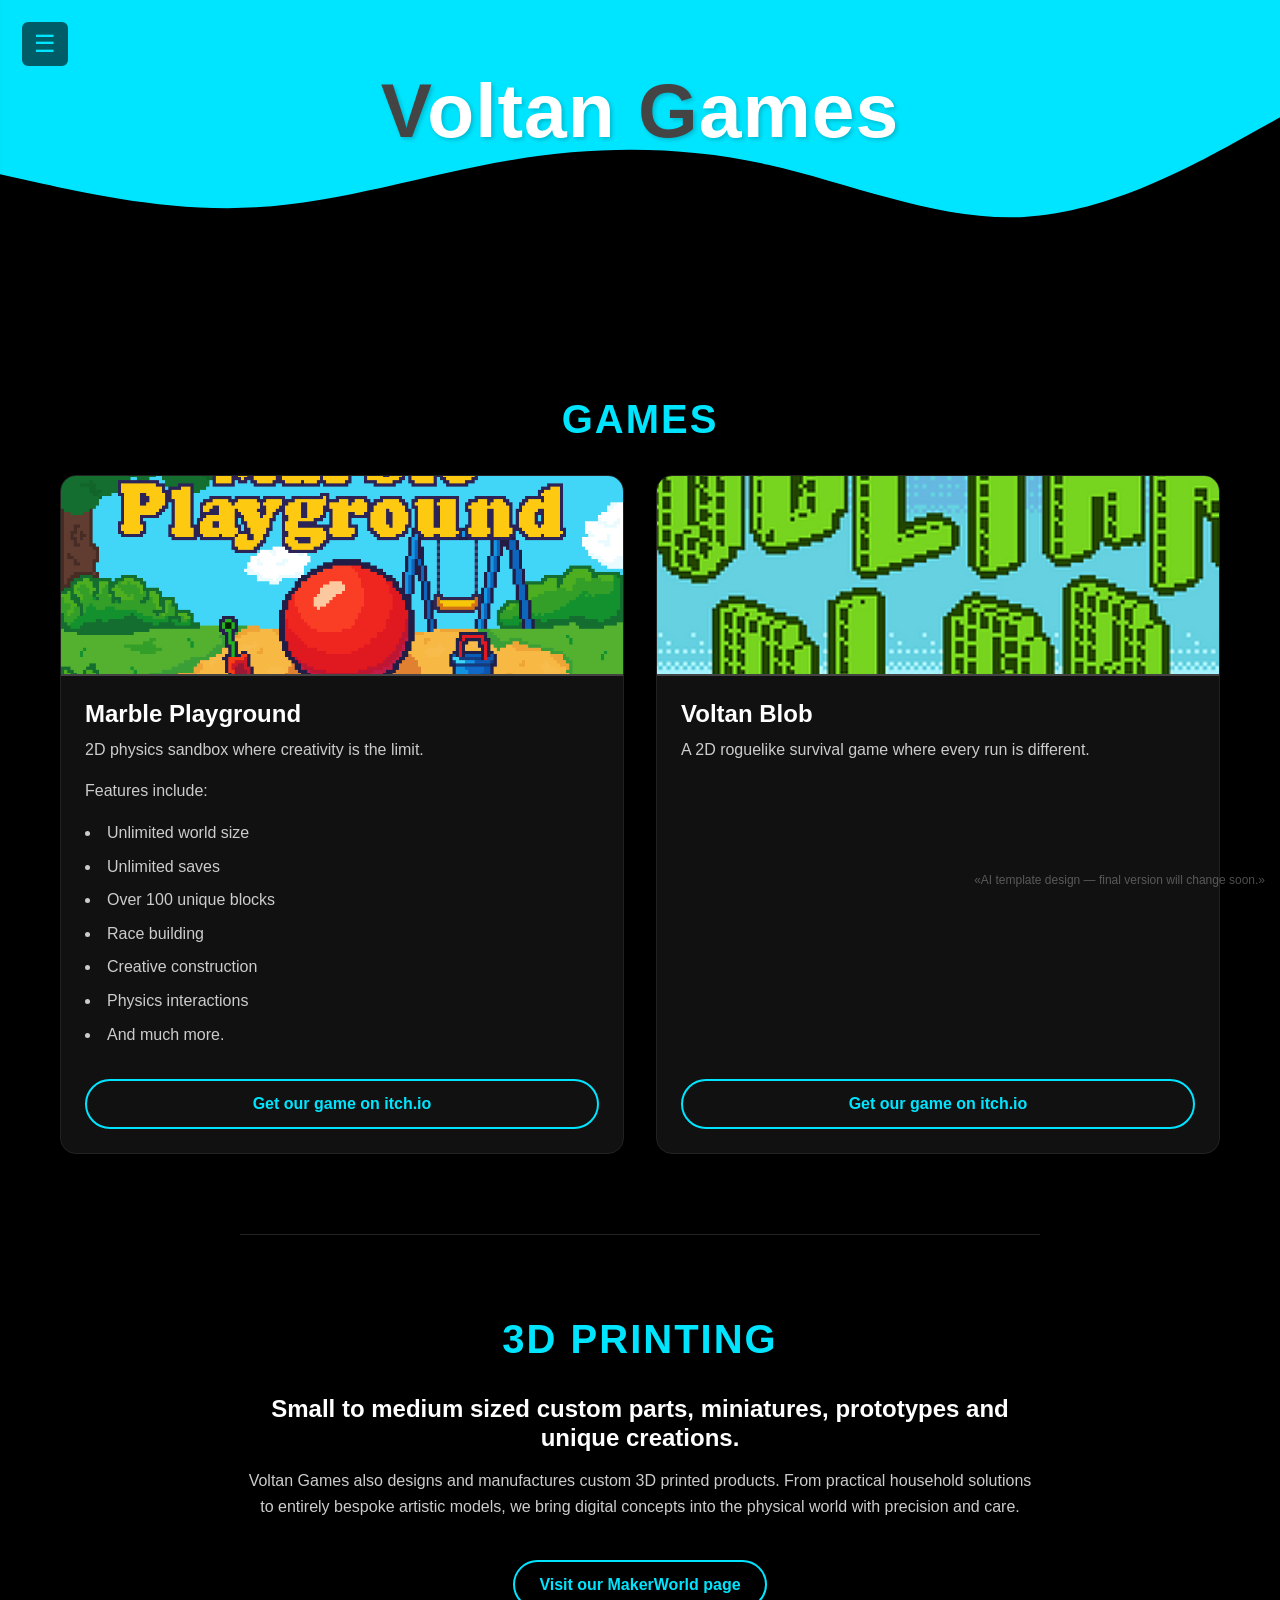
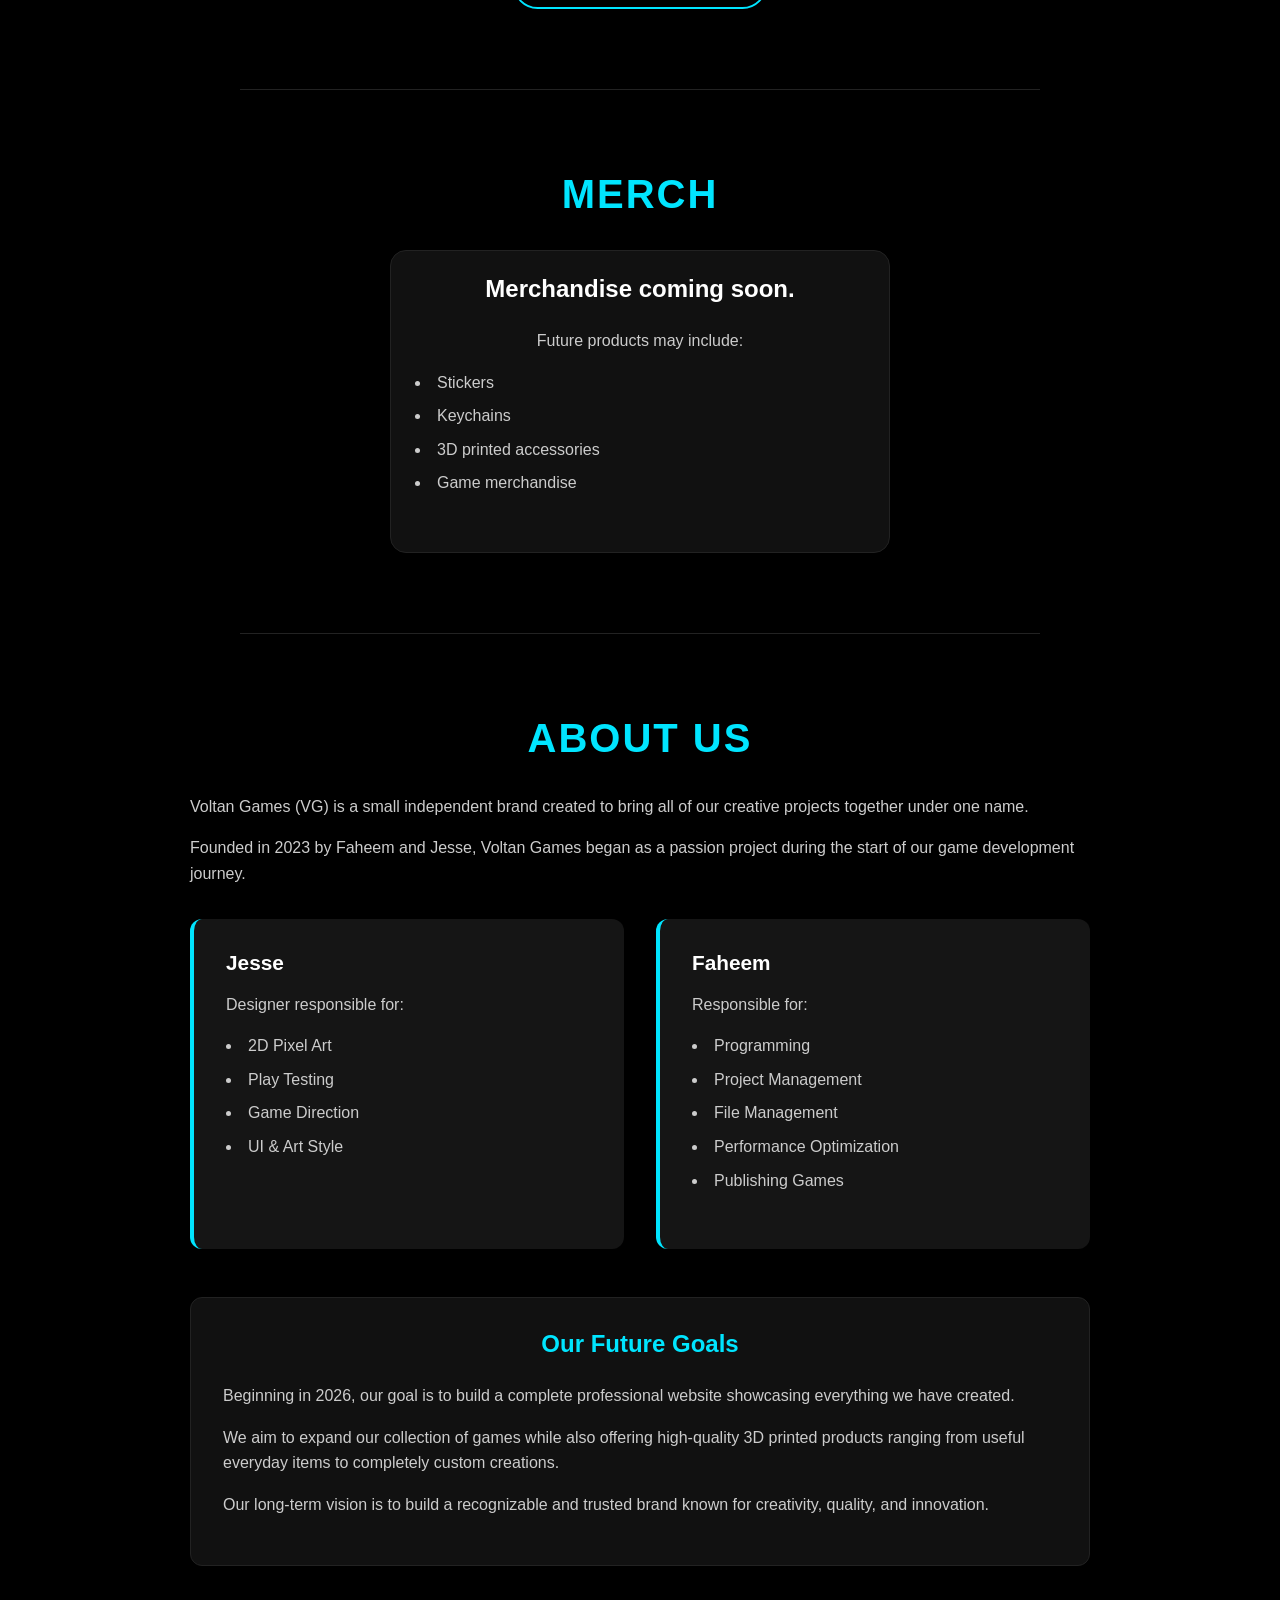
==== index.html @ 1f3645af "Update index.html" ====
<!DOCTYPE html>
<html lang="en">
<head>
    <meta charset="UTF-8">
    <meta name="viewport" content="width=device-width, initial-scale=1.0">
    <title>Voltan Games</title>
    <style>
        /* ==========================================================================
           CSS VARIABLES & GLOBAL RESET
           ========================================================================== */
        :root {
            --bg-color: #000000;
            --primary-cyan: #00E5FF;
            --secondary-grey: #444444;
            --text-white: #ffffff;
            --card-bg: #111111;
            --font-main: "Segoe UI", Roboto, Helvetica, Arial, sans-serif;
        }

        * {
            margin: 0;
            padding: 0;
            box-sizing: border-box;
        }

        html {
            scroll-behavior: smooth;
        }

        body {
            background-color: var(--bg-color);
            color: var(--text-white);
            font-family: var(--font-main);
            line-height: 1.6;
            overflow-x: hidden;
        }

        /* ==========================================================================
           TYPOGRAPHY & BASIC ELEMENTS
           ========================================================================== */
        h1, h2, h3, h4 {
            line-height: 1.2;
            margin-bottom: 1rem;
        }

        h2 {
            font-size: 2.5rem;
            text-align: center;
            color: var(--primary-cyan);
            margin-bottom: 2rem;
            text-transform: uppercase;
            letter-spacing: 2px;
        }

        h3 {
            font-size: 1.5rem;
            color: var(--text-white);
        }

        p {
            margin-bottom: 1rem;
            color: #cccccc;
        }

        ul {
            list-style-position: inside;
            margin-bottom: 1.5rem;
            color: #cccccc;
        }

        li {
            margin-bottom: 0.5rem;
        }

        /* ==========================================================================
           BUTTONS
           ========================================================================== */
        .btn {
            display: inline-block;
            background-color: transparent;
            color: var(--primary-cyan);
            border: 2px solid var(--primary-cyan);
            padding: 10px 24px;
            font-size: 1rem;
            font-weight: bold;
            text-decoration: none;
            border-radius: 30px;
            cursor: pointer;
            transition: all 0.3s ease;
            text-align: center;
            margin-top: 1rem;
        }

        .btn:hover {
            background-color: var(--primary-cyan);
            color: var(--bg-color);
            box-shadow: 0 0 15px var(--primary-cyan);
            transform: scale(1.05);
        }

        /* ==========================================================================
           NAVIGATION (HAMBURGER & SIDEBAR)
           ========================================================================== */
        .hamburger {
            position: fixed;
            top: 20px;
            left: 20px;
            z-index: 1000;
            background: rgba(0, 0, 0, 0.6);
            border: 2px solid var(--primary-cyan);
            color: var(--primary-cyan);
            font-size: 1.5rem;
            padding: 8px 12px;
            border-radius: 8px;
            cursor: pointer;
            transition: all 0.3s ease;
        }

        .hamburger:hover {
            background: var(--primary-cyan);
            color: var(--bg-color);
            box-shadow: 0 0 10px var(--primary-cyan);
        }

        .sidebar {
            position: fixed;
            top: 0;
            left: -300px;
            width: 280px;
            height: 100vh;
            background-color: #0a0a0a;
            border-right: 2px solid var(--primary-cyan);
            z-index: 999;
            padding-top: 80px;
            transition: left 0.4s cubic-bezier(0.25, 0.46, 0.45, 0.94);
            box-shadow: 5px 0 15px rgba(0, 0, 0, 0.8);
        }

        .sidebar.active {
            left: 0;
        }

        .sidebar ul {
            list-style: none;
            padding: 0;
        }

        .sidebar ul li a {
            display: block;
            padding: 15px 30px;
            color: var(--text-white);
            text-decoration: none;
            font-size: 1.2rem;
            transition: all 0.3s ease;
            border-left: 4px solid transparent;
        }

        .sidebar ul li a:hover {
            background-color: #1a1a1a;
            color: var(--primary-cyan);
            border-left: 4px solid var(--primary-cyan);
            padding-left: 40px;
        }

        /* ==========================================================================
           HERO HEADER
           ========================================================================== */
        .hero {
            position: relative;
            background-color: var(--primary-cyan);
            min-height: 35vh;
            display: flex;
            flex-direction: column;
            justify-content: center;
            align-items: center;
            text-align: center;
            padding: 60px 20px 100px 20px;
        }

        .hero-title {
            font-size: clamp(3rem, 6vw, 5rem);
            font-weight: 900;
            color: var(--text-white);
            margin-bottom: 0.5rem;
            letter-spacing: 1px;
            text-shadow: 2px 2px 4px rgba(0,0,0,0.2);
        }

        .hero-title .vg-letter {
            color: var(--secondary-grey);
        }

        .hero-slogan {
            font-size: 1.2rem;
            color: var(--secondary-grey);
            font-weight: bold;
            font-style: italic;
        }

        /* Wave SVG Divider */
        .wave-divider {
            position: absolute;
            bottom: -1px;
            left: 0;
            width: 100%;
            height: auto;
            line-height: 0;
            pointer-events: none;
        }

        .wave-divider svg {
            display: block;
            width: 100%;
            height: auto;
        }

        /* ==========================================================================
           MAIN CONTENT SECTIONS & GRID LAYOUT
           ========================================================================== */
        section {
            padding: 80px 20px;
            max-width: 1200px;
            margin: 0 auto;
        }

        .grid-container {
            display: grid;
            grid-template-columns: repeat(auto-fit, minmax(320px, 1fr));
            gap: 2rem;
        }

        /* Cards */
        .card {
            background-color: var(--card-bg);
            border-radius: 16px;
            overflow: hidden;
            box-shadow: 0 4px 15px rgba(0, 0, 0, 0.5);
            transition: transform 0.3s ease, box-shadow 0.3s ease;
            border: 1px solid #222;
            display: flex;
            flex-direction: column;
        }

        .card:hover {
            transform: translateY(-8px);
            box-shadow: 0 10px 25px rgba(0, 229, 255, 0.2);
            border-color: #333;
        }

        .card-img-placeholder {
            width: 100%;
            height: 200px;
            background-color: #222;
            display: flex;
            align-items: center;
            justify-content: center;
            color: #555;
            font-size: 0.9rem;
            border-bottom: 2px solid var(--secondary-grey);
        }

        .card-img {
            width: 100%;
            height: 200px;
            object-fit: cover;
            border-bottom: 2px solid var(--secondary-grey);
        }

        .card-content {
            padding: 1.5rem;
            flex-grow: 1;
            display: flex;
            flex-direction: column;
        }

        .card-content h3 {
            margin-bottom: 0.5rem;
        }

        .card-content .btn {
            margin-top: auto;
        }

        /* Team Members Custom Layout */
        .team-grid {
            display: grid;
            grid-template-columns: repeat(auto-fit, minmax(280px, 1fr));
            gap: 2rem;
            margin-top: 2rem;
            margin-bottom: 3rem;
        }

        .team-member {
            background: #151515;
            padding: 2rem;
            border-radius: 12px;
            border-left: 4px solid var(--primary-cyan);
        }

        .team-member h4 {
            font-size: 1.3rem;
            color: var(--text-white);
            margin-bottom: 1rem;
        }

        /* ==========================================================================
           FOOTER WATERMARK
           ========================================================================== */
        .footer-watermark {
            position: fixed;
            bottom: 10px;
            right: 15px;
            font-size: 0.75rem;
            color: rgba(255, 255, 255, 0.3);
            pointer-events: none;
            z-index: 1000;
        }

        /* ==========================================================================
           SCROLL ANIMATIONS (Fade-in)
           ========================================================================== */
        .fade-in {
            opacity: 0;
            transform: translateY(30px);
            transition: opacity 0.8s ease-out, transform 0.8s ease-out;
        }

        .fade-in.visible {
            opacity: 1;
            transform: translateY(0);
        }

        /* ==========================================================================
           MEDIA QUERIES FOR RESPONSIVENESS
           ========================================================================== */
        @media (max-width: 768px) {
            .hero {
                padding-top: 80px;
            }
            h2 {
                font-size: 2rem;
            }
        }
    </style>
</head>
<body>

    <button class="hamburger" id="hamburger-btn" aria-label="Toggle Navigation">☰</button>

    <nav class="sidebar" id="sidebar">
        <ul>
            <li><a href="#home">Home</a></li>
            <li><a href="#games">Games</a></li>
            <li><a href="#3d-printing">3D Printing</a></li>
            <li><a href="#merch">Merch</a></li>
            <li><a href="#about-us">About Us</a></li>
        </ul>
    </nav>

    <header id="home" class="hero">
        <div class="fade-in">
            <h1 class="hero-title">
                <span class="vg-letter">V</span>oltan <span class="vg-letter">G</span>ames
            </h1>
            <p class="hero-slogan">«Creating Games, Designs & Ideas.»</p>
        </div>
        
        <div class="wave-divider">
            <svg viewBox="0 0 1440 320" preserveAspectRatio="none" xmlns="http://www.w3.org/2000/svg">
                <path fill="#000000" fill-opacity="1" d="M0,160L48,170.7C96,181,192,203,288,197.3C384,192,480,160,576,144C672,128,768,128,864,149.3C960,171,1056,213,1152,208C1248,203,1344,149,1392,122.7L1440,96L1440,320L1392,320C1344,320,1248,320,1152,320C1056,320,960,320,864,320C768,320,672,320,576,320C480,320,384,320,288,320C192,320,96,320,48,320L0,320Z"></path>
            </svg>
        </div>
    </header>

    <main>
        <section id="games" class="fade-in">
            <h2>Games</h2>
            <div class="grid-container">
                <div class="card">
                    <img src="MPMain.png" alt="Marble Playground Screenshot" class="card-img" onerror="this.outerHTML='<div class=\'card-img-placeholder\'>MPMain.png</div>'">
                    <div class="card-content">
                        <h3>Marble Playground</h3>
                        <p>2D physics sandbox where creativity is the limit.</p>
                        <p>Features include:</p>
                        <ul>
                            <li>Unlimited world size</li>
                            <li>Unlimited saves</li>
                            <li>Over 100 unique blocks</li>
                            <li>Race building</li>
                            <li>Creative construction</li>
                            <li>Physics interactions</li>
                            <li>And much more.</li>
                        </ul>
                        <a href="https://voltan-games.itch.io/marble-playground" target="_blank" class="btn">Get our game on itch.io</a>
                    </div>
                </div>

                <div class="card">
                    <img src="VBMain.png" alt="Voltan Blob Screenshot" class="card-img" onerror="this.outerHTML='<div class=\'card-img-placeholder\'>VBMain.png</div>'">
                    <div class="card-content">
                        <h3>Voltan Blob</h3>
                        <p>A 2D roguelike survival game where every run is different.</p>
                        <a href="https://voltan-games.itch.io/voltan-blob" target="_blank" class="btn">Get our game on itch.io</a>
                    </div>
                </div>
            </div>
        </section>

        <hr style="border: 0; height: 1px; background: #222; max-width: 800px; margin: 0 auto;">

        <section id="3d-printing" class="fade-in">
            <h2>3D Printing</h2>
            <div style="text-align: center; max-width: 800px; margin: 0 auto;">
                <h3>Small to medium sized custom parts, miniatures, prototypes and unique creations.</h3>
                <p>Voltan Games also designs and manufactures custom 3D printed products. From practical household solutions to entirely bespoke artistic models, we bring digital concepts into the physical world with precision and care.</p>
                <a href="https://makerworld.com/@Voltan_Games" target="_blank" class="btn" style="margin-top: 1.5rem;">Visit our MakerWorld page</a>
            </div>
        </section>

        <hr style="border: 0; height: 1px; background: #222; max-width: 800px; margin: 0 auto;">

        <section id="merch" class="fade-in">
            <h2>Merch</h2>
            <div class="grid-container" style="justify-content: center; display: flex;">
                <div class="card" style="max-width: 500px; width: 100%; text-align: center;">
                    <div class="card-content">
                        <h3>Merchandise coming soon.</h3>
                        <p style="margin-top: 1rem;">Future products may include:</p>
                        <ul style="text-align: left; display: inline-block;">
                            <li>Stickers</li>
                            <li>Keychains</li>
                            <li>3D printed accessories</li>
                            <li>Game merchandise</li>
                        </ul>
                    </div>
                </div>
            </div>
        </section>

        <hr style="border: 0; height: 1px; background: #222; max-width: 800px; margin: 0 auto;">

        <section id="about-us" class="fade-in">
            <h2>About Us</h2>
            <div style="max-width: 900px; margin: 0 auto;">
                <p>Voltan Games (VG) is a small independent brand created to bring all of our creative projects together under one name.</p>
                <p>Founded in 2023 by Faheem and Jesse, Voltan Games began as a passion project during the start of our game development journey.</p>
                
                <div class="team-grid">
                    <div class="team-member fade-in">
                        <h4>Jesse</h4>
                        <p>Designer responsible for:</p>
                        <ul>
                            <li>2D Pixel Art</li>
                            <li>Play Testing</li>
                            <li>Game Direction</li>
                            <li>UI & Art Style</li>
                        </ul>
                    </div>
                    
                    <div class="team-member fade-in">
                        <h4>Faheem</h4>
                        <p>Responsible for:</p>
                        <ul>
                            <li>Programming</li>
                            <li>Project Management</li>
                            <li>File Management</li>
                            <li>Performance Optimization</li>
                            <li>Publishing Games</li>
                        </ul>
                    </div>
                </div>

                <div class="fade-in" style="background: #111; padding: 2rem; border-radius: 12px; border: 1px solid #222;">
                    <h3 style="color: var(--primary-cyan); text-align: center; margin-bottom: 1.5rem;">Our Future Goals</h3>
                    <p>Beginning in 2026, our goal is to build a complete professional website showcasing everything we have created.</p>
                    <p>We aim to expand our collection of games while also offering high-quality 3D printed products ranging from useful everyday items to completely custom creations.</p>
                    <p>Our long-term vision is to build a recognizable and trusted brand known for creativity, quality, and innovation.</p>
                </div>
            </div>
        </section>
    </main>

    <div class="footer-watermark">
        «AI template design — final version will change soon.»
    </div>

    <script>
        document.addEventListener('DOMContentLoaded', () => {
            
            // 1. Hamburger Menu Logic
            const hamburgerBtn = document.getElementById('hamburger-btn');
            const sidebar = document.getElementById('sidebar');
            const navLinks = sidebar.querySelectorAll('a');

            // Toggle sidebar open/close
            hamburgerBtn.addEventListener('click', (e) => {
                sidebar.classList.toggle('active');
                e.stopPropagation(); // Prevent document click from immediately closing it
            });

            // Close sidebar when clicking outside of it
            document.addEventListener('click', (e) => {
                if (sidebar.classList.contains('active') && !sidebar.contains(e.target) && e.target !== hamburgerBtn) {
                    sidebar.classList.remove('active');
                }
            });

            // Auto-close sidebar when a navigation link is clicked
            navLinks.forEach(link => {
                link.addEventListener('click', () => {
                    sidebar.classList.remove('active');
                });
            });


            // 2. Scroll Fade-in Animation Logic using Intersection Observer
            const fadeElements = document.querySelectorAll('.fade-in');

            const observerOptions = {
                root: null, // Viewport
                rootMargin: '0px',
                threshold: 0.15 // Trigger when 15% of the element is visible
            };

            const fadeObserver = new IntersectionObserver((entries, observer) => {
                entries.forEach(entry => {
                    if (entry.isIntersecting) {
                        entry.target.classList.add('visible');
                        // Optional: Unobserve after fading in if you only want it to happen once
                        // observer.unobserve(entry.target); 
                    }
                });
            }, observerOptions);

            // Attach observer to all elements with .fade-in class
            fadeElements.forEach(el => {
                fadeObserver.observe(el);
            });
        });
    </script>
</body>
</html>
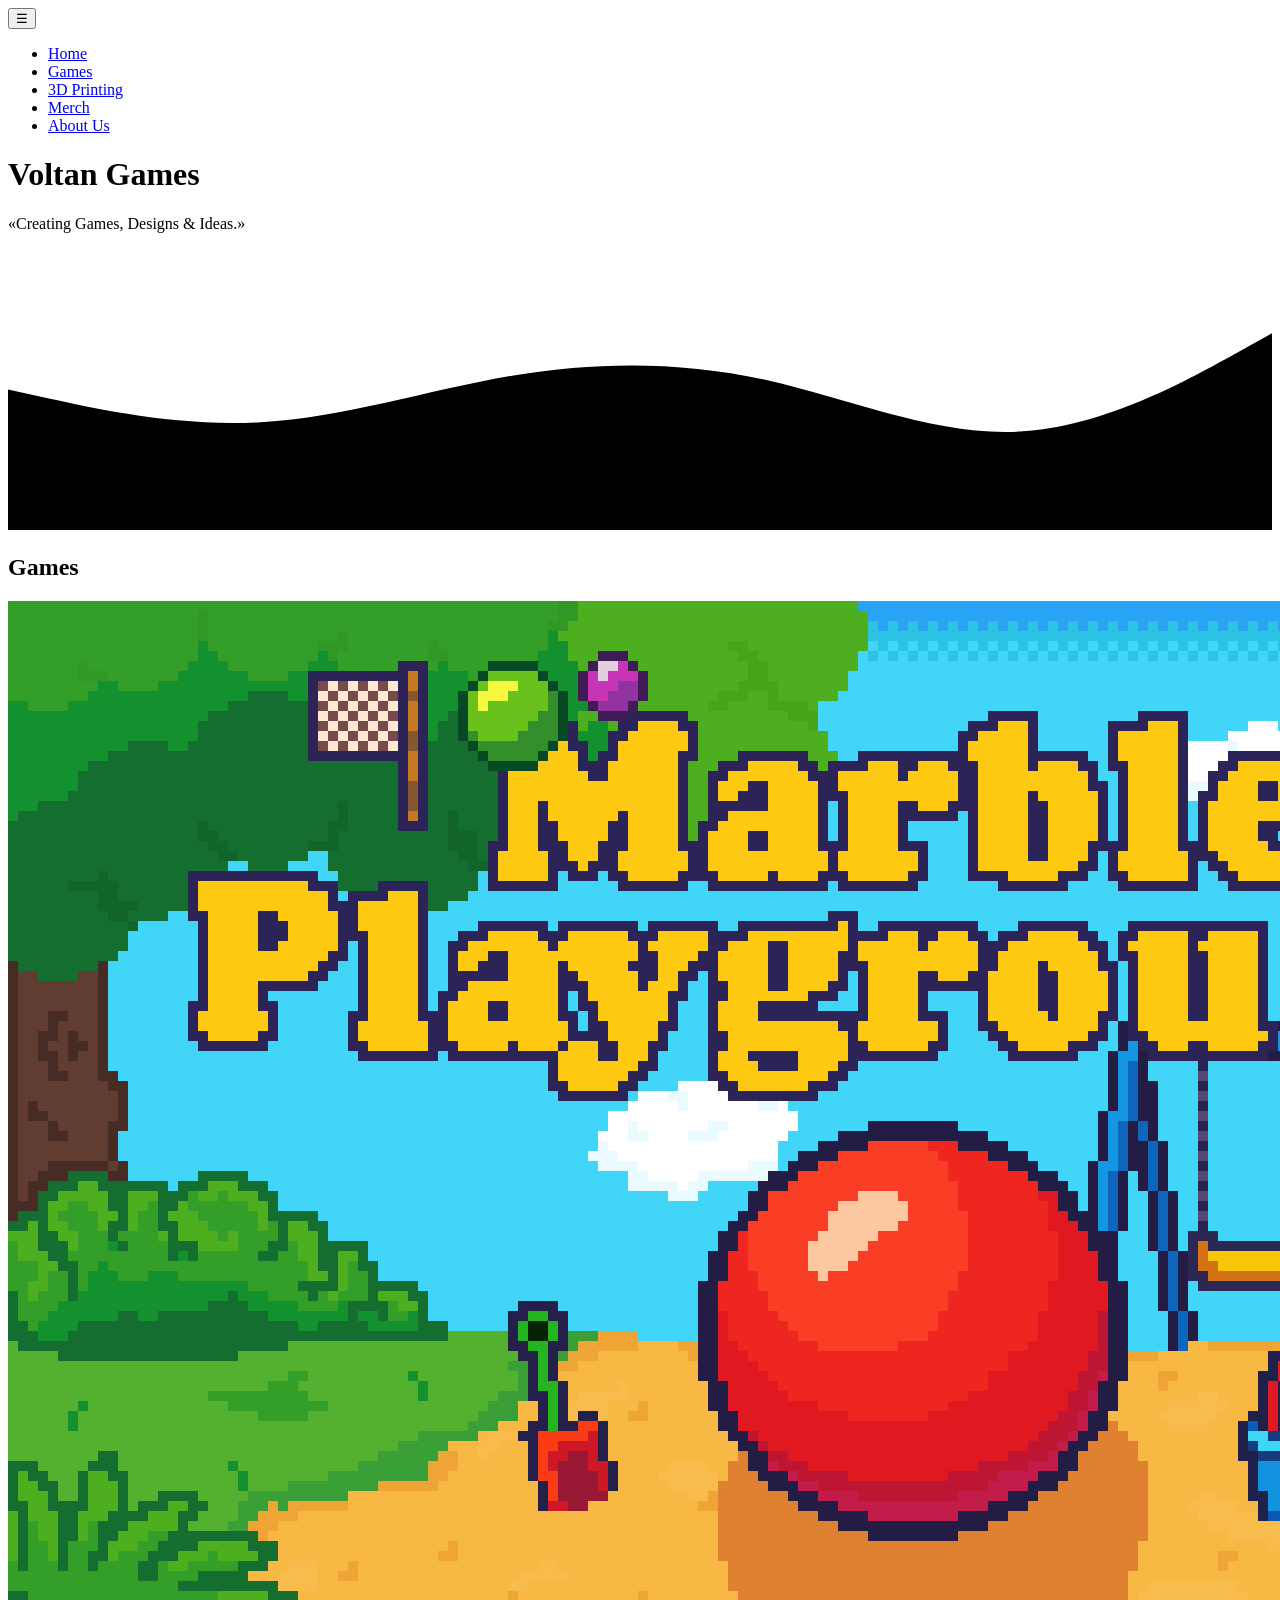
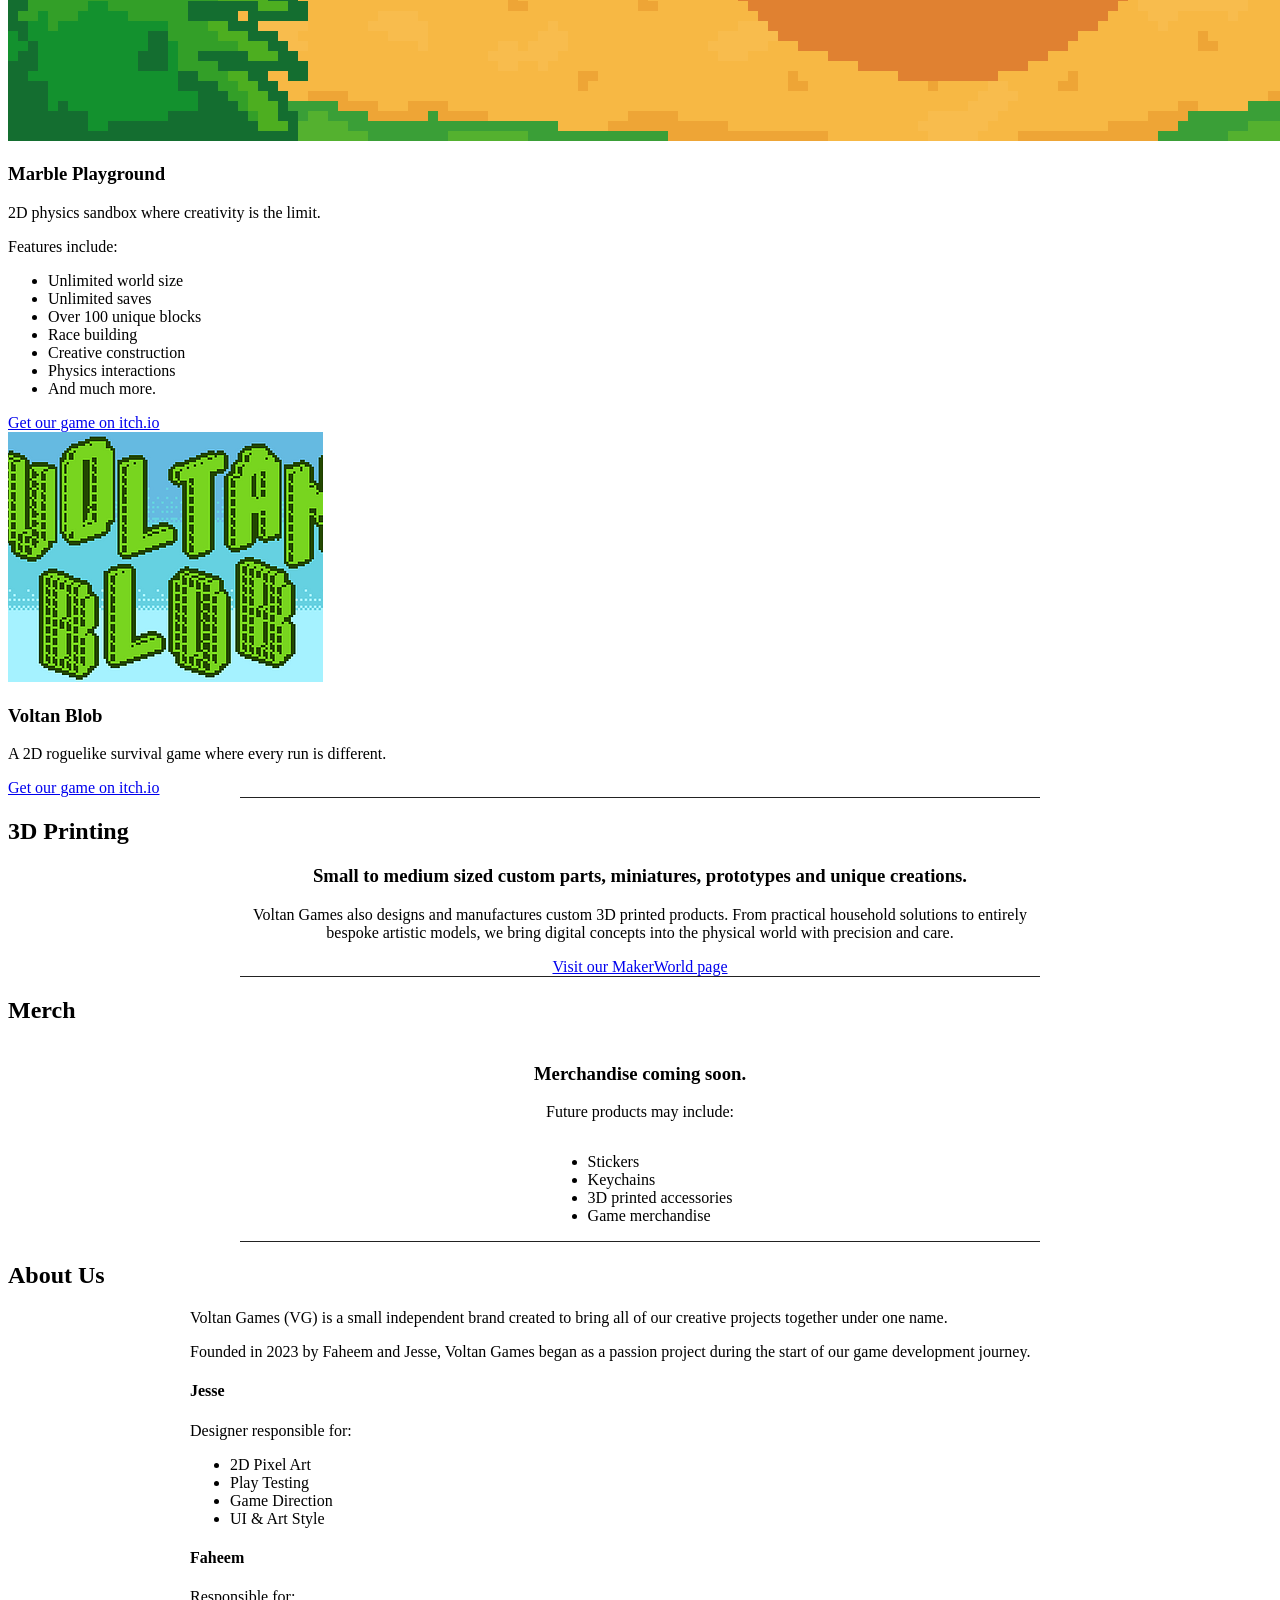
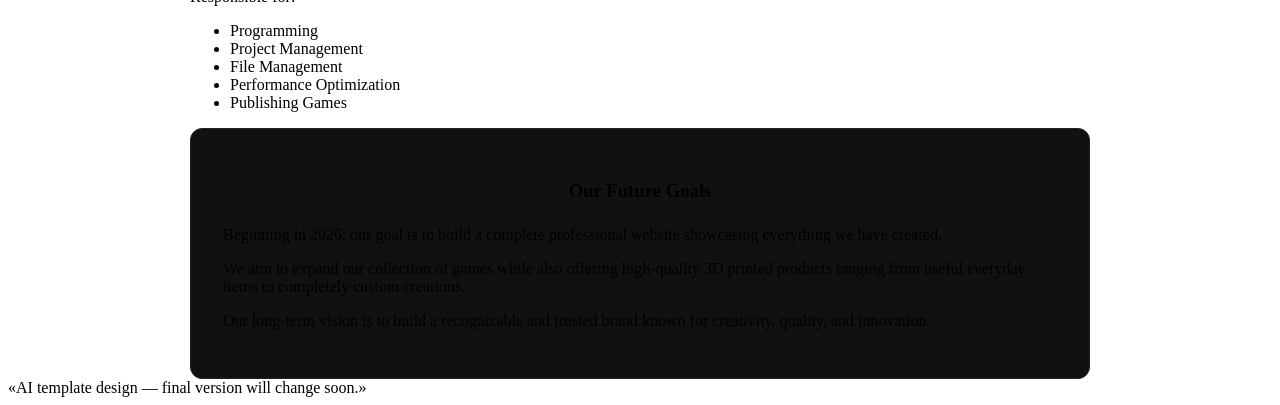
==== commit 44122062: "Add files via upload" ====
--- a/index.html
+++ b/index.html
@@ -1,542 +1,280 @@
-<!DOCTYPE html>
-<html lang="en">
-<head>
-    <meta charset="UTF-8">
-    <meta name="viewport" content="width=device-width, initial-scale=1.0">
-    <title>Voltan Games</title>
-    <style>
-        /* ==========================================================================
-           CSS VARIABLES & GLOBAL RESET
-           ========================================================================== */
-        :root {
-            --bg-color: #000000;
-            --primary-cyan: #00E5FF;
-            --secondary-grey: #444444;
-            --text-white: #ffffff;
-            --card-bg: #111111;
-            --font-main: "Segoe UI", Roboto, Helvetica, Arial, sans-serif;
-        }
-
-        * {
-            margin: 0;
-            padding: 0;
-            box-sizing: border-box;
-        }
-
-        html {
-            scroll-behavior: smooth;
-        }
-
-        body {
-            background-color: var(--bg-color);
-            color: var(--text-white);
-            font-family: var(--font-main);
-            line-height: 1.6;
-            overflow-x: hidden;
-        }
-
-        /* ==========================================================================
-           TYPOGRAPHY & BASIC ELEMENTS
-           ========================================================================== */
-        h1, h2, h3, h4 {
-            line-height: 1.2;
-            margin-bottom: 1rem;
-        }
-
-        h2 {
-            font-size: 2.5rem;
-            text-align: center;
-            color: var(--primary-cyan);
-            margin-bottom: 2rem;
-            text-transform: uppercase;
-            letter-spacing: 2px;
-        }
-
-        h3 {
-            font-size: 1.5rem;
-            color: var(--text-white);
-        }
-
-        p {
-            margin-bottom: 1rem;
-            color: #cccccc;
-        }
-
-        ul {
-            list-style-position: inside;
-            margin-bottom: 1.5rem;
-            color: #cccccc;
-        }
-
-        li {
-            margin-bottom: 0.5rem;
-        }
-
-        /* ==========================================================================
-           BUTTONS
-           ========================================================================== */
-        .btn {
-            display: inline-block;
-            background-color: transparent;
-            color: var(--primary-cyan);
-            border: 2px solid var(--primary-cyan);
-            padding: 10px 24px;
-            font-size: 1rem;
-            font-weight: bold;
-            text-decoration: none;
-            border-radius: 30px;
-            cursor: pointer;
-            transition: all 0.3s ease;
-            text-align: center;
-            margin-top: 1rem;
-        }
-
-        .btn:hover {
-            background-color: var(--primary-cyan);
-            color: var(--bg-color);
-            box-shadow: 0 0 15px var(--primary-cyan);
-            transform: scale(1.05);
-        }
-
-        /* ==========================================================================
-           NAVIGATION (HAMBURGER & SIDEBAR)
-           ========================================================================== */
-        .hamburger {
-            position: fixed;
-            top: 20px;
-            left: 20px;
-            z-index: 1000;
-            background: rgba(0, 0, 0, 0.6);
-            border: 2px solid var(--primary-cyan);
-            color: var(--primary-cyan);
-            font-size: 1.5rem;
-            padding: 8px 12px;
-            border-radius: 8px;
-            cursor: pointer;
-            transition: all 0.3s ease;
-        }
-
-        .hamburger:hover {
-            background: var(--primary-cyan);
-            color: var(--bg-color);
-            box-shadow: 0 0 10px var(--primary-cyan);
-        }
-
-        .sidebar {
-            position: fixed;
-            top: 0;
-            left: -300px;
-            width: 280px;
-            height: 100vh;
-            background-color: #0a0a0a;
-            border-right: 2px solid var(--primary-cyan);
-            z-index: 999;
-            padding-top: 80px;
-            transition: left 0.4s cubic-bezier(0.25, 0.46, 0.45, 0.94);
-            box-shadow: 5px 0 15px rgba(0, 0, 0, 0.8);
-        }
-
-        .sidebar.active {
-            left: 0;
-        }
-
-        .sidebar ul {
-            list-style: none;
-            padding: 0;
-        }
-
-        .sidebar ul li a {
-            display: block;
-            padding: 15px 30px;
-            color: var(--text-white);
-            text-decoration: none;
-            font-size: 1.2rem;
-            transition: all 0.3s ease;
-            border-left: 4px solid transparent;
-        }
-
-        .sidebar ul li a:hover {
-            background-color: #1a1a1a;
-            color: var(--primary-cyan);
-            border-left: 4px solid var(--primary-cyan);
-            padding-left: 40px;
-        }
-
-        /* ==========================================================================
-           HERO HEADER
-           ========================================================================== */
-        .hero {
-            position: relative;
-            background-color: var(--primary-cyan);
-            min-height: 35vh;
-            display: flex;
-            flex-direction: column;
-            justify-content: center;
-            align-items: center;
-            text-align: center;
-            padding: 60px 20px 100px 20px;
-        }
-
-        .hero-title {
-            font-size: clamp(3rem, 6vw, 5rem);
-            font-weight: 900;
-            color: var(--text-white);
-            margin-bottom: 0.5rem;
-            letter-spacing: 1px;
-            text-shadow: 2px 2px 4px rgba(0,0,0,0.2);
-        }
-
-        .hero-title .vg-letter {
-            color: var(--secondary-grey);
-        }
-
-        .hero-slogan {
-            font-size: 1.2rem;
-            color: var(--secondary-grey);
-            font-weight: bold;
-            font-style: italic;
-        }
-
-        /* Wave SVG Divider */
-        .wave-divider {
-            position: absolute;
-            bottom: -1px;
-            left: 0;
-            width: 100%;
-            height: auto;
-            line-height: 0;
-            pointer-events: none;
-        }
-
-        .wave-divider svg {
-            display: block;
-            width: 100%;
-            height: auto;
-        }
-
-        /* ==========================================================================
-           MAIN CONTENT SECTIONS & GRID LAYOUT
-           ========================================================================== */
-        section {
-            padding: 80px 20px;
-            max-width: 1200px;
-            margin: 0 auto;
-        }
-
-        .grid-container {
-            display: grid;
-            grid-template-columns: repeat(auto-fit, minmax(320px, 1fr));
-            gap: 2rem;
-        }
-
-        /* Cards */
-        .card {
-            background-color: var(--card-bg);
-            border-radius: 16px;
-            overflow: hidden;
-            box-shadow: 0 4px 15px rgba(0, 0, 0, 0.5);
-            transition: transform 0.3s ease, box-shadow 0.3s ease;
-            border: 1px solid #222;
-            display: flex;
-            flex-direction: column;
-        }
-
-        .card:hover {
-            transform: translateY(-8px);
-            box-shadow: 0 10px 25px rgba(0, 229, 255, 0.2);
-            border-color: #333;
-        }
-
-        .card-img-placeholder {
-            width: 100%;
-            height: 200px;
-            background-color: #222;
-            display: flex;
-            align-items: center;
-            justify-content: center;
-            color: #555;
-            font-size: 0.9rem;
-            border-bottom: 2px solid var(--secondary-grey);
-        }
-
-        .card-img {
-            width: 100%;
-            height: 200px;
-            object-fit: cover;
-            border-bottom: 2px solid var(--secondary-grey);
-        }
-
-        .card-content {
-            padding: 1.5rem;
-            flex-grow: 1;
-            display: flex;
-            flex-direction: column;
-        }
-
-        .card-content h3 {
-            margin-bottom: 0.5rem;
-        }
-
-        .card-content .btn {
-            margin-top: auto;
-        }
-
-        /* Team Members Custom Layout */
-        .team-grid {
-            display: grid;
-            grid-template-columns: repeat(auto-fit, minmax(280px, 1fr));
-            gap: 2rem;
-            margin-top: 2rem;
-            margin-bottom: 3rem;
-        }
-
-        .team-member {
-            background: #151515;
-            padding: 2rem;
-            border-radius: 12px;
-            border-left: 4px solid var(--primary-cyan);
-        }
-
-        .team-member h4 {
-            font-size: 1.3rem;
-            color: var(--text-white);
-            margin-bottom: 1rem;
-        }
-
-        /* ==========================================================================
-           FOOTER WATERMARK
-           ========================================================================== */
-        .footer-watermark {
-            position: fixed;
-            bottom: 10px;
-            right: 15px;
-            font-size: 0.75rem;
-            color: rgba(255, 255, 255, 0.3);
-            pointer-events: none;
-            z-index: 1000;
-        }
-
-        /* ==========================================================================
-           SCROLL ANIMATIONS (Fade-in)
-           ========================================================================== */
-        .fade-in {
-            opacity: 0;
-            transform: translateY(30px);
-            transition: opacity 0.8s ease-out, transform 0.8s ease-out;
-        }
-
-        .fade-in.visible {
-            opacity: 1;
-            transform: translateY(0);
-        }
-
-        /* ==========================================================================
-           MEDIA QUERIES FOR RESPONSIVENESS
-           ========================================================================== */
-        @media (max-width: 768px) {
-            .hero {
-                padding-top: 80px;
-            }
-            h2 {
-                font-size: 2rem;
-            }
-        }
-    </style>
-</head>
-<body>
-
-    <button class="hamburger" id="hamburger-btn" aria-label="Toggle Navigation">☰</button>
-
-    <nav class="sidebar" id="sidebar">
-        <ul>
-            <li><a href="#home">Home</a></li>
-            <li><a href="#games">Games</a></li>
-            <li><a href="#3d-printing">3D Printing</a></li>
-            <li><a href="#merch">Merch</a></li>
-            <li><a href="#about-us">About Us</a></li>
-        </ul>
-    </nav>
-
-    <header id="home" class="hero">
-        <div class="fade-in">
-            <h1 class="hero-title">
-                <span class="vg-letter">V</span>oltan <span class="vg-letter">G</span>ames
-            </h1>
-            <p class="hero-slogan">«Creating Games, Designs & Ideas.»</p>
-        </div>
-        
-        <div class="wave-divider">
-            <svg viewBox="0 0 1440 320" preserveAspectRatio="none" xmlns="http://www.w3.org/2000/svg">
-                <path fill="#000000" fill-opacity="1" d="M0,160L48,170.7C96,181,192,203,288,197.3C384,192,480,160,576,144C672,128,768,128,864,149.3C960,171,1056,213,1152,208C1248,203,1344,149,1392,122.7L1440,96L1440,320L1392,320C1344,320,1248,320,1152,320C1056,320,960,320,864,320C768,320,672,320,576,320C480,320,384,320,288,320C192,320,96,320,48,320L0,320Z"></path>
-            </svg>
-        </div>
-    </header>
-
-    <main>
-        <section id="games" class="fade-in">
-            <h2>Games</h2>
-            <div class="grid-container">
-                <div class="card">
-                    <img src="MPMain.png" alt="Marble Playground Screenshot" class="card-img" onerror="this.outerHTML='<div class=\'card-img-placeholder\'>MPMain.png</div>'">
-                    <div class="card-content">
-                        <h3>Marble Playground</h3>
-                        <p>2D physics sandbox where creativity is the limit.</p>
-                        <p>Features include:</p>
-                        <ul>
-                            <li>Unlimited world size</li>
-                            <li>Unlimited saves</li>
-                            <li>Over 100 unique blocks</li>
-                            <li>Race building</li>
-                            <li>Creative construction</li>
-                            <li>Physics interactions</li>
-                            <li>And much more.</li>
-                        </ul>
-                        <a href="https://voltan-games.itch.io/marble-playground" target="_blank" class="btn">Get our game on itch.io</a>
-                    </div>
-                </div>
-
-                <div class="card">
-                    <img src="VBMain.png" alt="Voltan Blob Screenshot" class="card-img" onerror="this.outerHTML='<div class=\'card-img-placeholder\'>VBMain.png</div>'">
-                    <div class="card-content">
-                        <h3>Voltan Blob</h3>
-                        <p>A 2D roguelike survival game where every run is different.</p>
-                        <a href="https://voltan-games.itch.io/voltan-blob" target="_blank" class="btn">Get our game on itch.io</a>
-                    </div>
-                </div>
-            </div>
-        </section>
-
-        <hr style="border: 0; height: 1px; background: #222; max-width: 800px; margin: 0 auto;">
-
-        <section id="3d-printing" class="fade-in">
-            <h2>3D Printing</h2>
-            <div style="text-align: center; max-width: 800px; margin: 0 auto;">
-                <h3>Small to medium sized custom parts, miniatures, prototypes and unique creations.</h3>
-                <p>Voltan Games also designs and manufactures custom 3D printed products. From practical household solutions to entirely bespoke artistic models, we bring digital concepts into the physical world with precision and care.</p>
-                <a href="https://makerworld.com/@Voltan_Games" target="_blank" class="btn" style="margin-top: 1.5rem;">Visit our MakerWorld page</a>
-            </div>
-        </section>
-
-        <hr style="border: 0; height: 1px; background: #222; max-width: 800px; margin: 0 auto;">
-
-        <section id="merch" class="fade-in">
-            <h2>Merch</h2>
-            <div class="grid-container" style="justify-content: center; display: flex;">
-                <div class="card" style="max-width: 500px; width: 100%; text-align: center;">
-                    <div class="card-content">
-                        <h3>Merchandise coming soon.</h3>
-                        <p style="margin-top: 1rem;">Future products may include:</p>
-                        <ul style="text-align: left; display: inline-block;">
-                            <li>Stickers</li>
-                            <li>Keychains</li>
-                            <li>3D printed accessories</li>
-                            <li>Game merchandise</li>
-                        </ul>
-                    </div>
-                </div>
-            </div>
-        </section>
-
-        <hr style="border: 0; height: 1px; background: #222; max-width: 800px; margin: 0 auto;">
-
-        <section id="about-us" class="fade-in">
-            <h2>About Us</h2>
-            <div style="max-width: 900px; margin: 0 auto;">
-                <p>Voltan Games (VG) is a small independent brand created to bring all of our creative projects together under one name.</p>
-                <p>Founded in 2023 by Faheem and Jesse, Voltan Games began as a passion project during the start of our game development journey.</p>
-                
-                <div class="team-grid">
-                    <div class="team-member fade-in">
-                        <h4>Jesse</h4>
-                        <p>Designer responsible for:</p>
-                        <ul>
-                            <li>2D Pixel Art</li>
-                            <li>Play Testing</li>
-                            <li>Game Direction</li>
-                            <li>UI & Art Style</li>
-                        </ul>
-                    </div>
-                    
-                    <div class="team-member fade-in">
-                        <h4>Faheem</h4>
-                        <p>Responsible for:</p>
-                        <ul>
-                            <li>Programming</li>
-                            <li>Project Management</li>
-                            <li>File Management</li>
-                            <li>Performance Optimization</li>
-                            <li>Publishing Games</li>
-                        </ul>
-                    </div>
-                </div>
-
-                <div class="fade-in" style="background: #111; padding: 2rem; border-radius: 12px; border: 1px solid #222;">
-                    <h3 style="color: var(--primary-cyan); text-align: center; margin-bottom: 1.5rem;">Our Future Goals</h3>
-                    <p>Beginning in 2026, our goal is to build a complete professional website showcasing everything we have created.</p>
-                    <p>We aim to expand our collection of games while also offering high-quality 3D printed products ranging from useful everyday items to completely custom creations.</p>
-                    <p>Our long-term vision is to build a recognizable and trusted brand known for creativity, quality, and innovation.</p>
-                </div>
-            </div>
-        </section>
-    </main>
-
-    <div class="footer-watermark">
-        «AI template design — final version will change soon.»
-    </div>
-
-    <script>
-        document.addEventListener('DOMContentLoaded', () => {
-            
-            // 1. Hamburger Menu Logic
-            const hamburgerBtn = document.getElementById('hamburger-btn');
-            const sidebar = document.getElementById('sidebar');
-            const navLinks = sidebar.querySelectorAll('a');
-
-            // Toggle sidebar open/close
-            hamburgerBtn.addEventListener('click', (e) => {
-                sidebar.classList.toggle('active');
-                e.stopPropagation(); // Prevent document click from immediately closing it
-            });
-
-            // Close sidebar when clicking outside of it
-            document.addEventListener('click', (e) => {
-                if (sidebar.classList.contains('active') && !sidebar.contains(e.target) && e.target !== hamburgerBtn) {
-                    sidebar.classList.remove('active');
-                }
-            });
-
-            // Auto-close sidebar when a navigation link is clicked
-            navLinks.forEach(link => {
-                link.addEventListener('click', () => {
-                    sidebar.classList.remove('active');
-                });
-            });
-
-
-            // 2. Scroll Fade-in Animation Logic using Intersection Observer
-            const fadeElements = document.querySelectorAll('.fade-in');
-
-            const observerOptions = {
-                root: null, // Viewport
-                rootMargin: '0px',
-                threshold: 0.15 // Trigger when 15% of the element is visible
-            };
-
-            const fadeObserver = new IntersectionObserver((entries, observer) => {
-                entries.forEach(entry => {
-                    if (entry.isIntersecting) {
-                        entry.target.classList.add('visible');
-                        // Optional: Unobserve after fading in if you only want it to happen once
-                        // observer.unobserve(entry.target); 
-                    }
-                });
-            }, observerOptions);
-
-            // Attach observer to all elements with .fade-in class
-            fadeElements.forEach(el => {
-                fadeObserver.observe(el);
-            });
-        });
-    </script>
-</body>
-</html>
+<!DOCTYPE html>
+<html lang="en">
+<head>
+    <meta charset="UTF-8">
+    <meta name="viewport" content="width=device-width, initial-scale=1.0">
+    <title>Voltan Games</title>
+
+    <!-- External CSS -->
+    <link rel="stylesheet" href="style.css">
+</head>
+<body>
+
+    <button class="hamburger" id="hamburger-btn" aria-label="Toggle Navigation">☰</button>
+
+    <nav class="sidebar" id="sidebar">
+        <ul>
+            <li><a href="#home">Home</a></li>
+            <li><a href="#games">Games</a></li>
+            <li><a href="#3d-printing">3D Printing</a></li>
+            <li><a href="#merch">Merch</a></li>
+            <li><a href="#about-us">About Us</a></li>
+        </ul>
+    </nav>
+
+    <header id="home" class="hero">
+        <div class="fade-in">
+            <h1 class="hero-title">
+                <span class="vg-letter">V</span>oltan
+                <span class="vg-letter">G</span>ames
+            </h1>
+
+            <p class="hero-slogan">
+                «Creating Games, Designs & Ideas.»
+            </p>
+        </div>
+
+        <div class="wave-divider">
+            <svg viewBox="0 0 1440 320" preserveAspectRatio="none"
+                 xmlns="http://www.w3.org/2000/svg">
+                <path fill="#000000" fill-opacity="1"
+                    d="M0,160L48,170.7C96,181,192,203,288,197.3C384,192,480,160,576,144C672,128,768,128,864,149.3C960,171,1056,213,1152,208C1248,203,1344,149,1392,122.7L1440,96L1440,320L1392,320C1344,320,1248,320,1152,320C1056,320,960,320,864,320C768,320,672,320,576,320C480,320,384,320,288,320C192,320,96,320,48,320L0,320Z">
+                </path>
+            </svg>
+        </div>
+    </header>
+
+    <main>
+
+        <section id="games" class="fade-in">
+
+            <h2>Games</h2>
+
+            <div class="grid-container">
+
+                <div class="card">
+
+                    <img src="MPMain.png"
+                         alt="Marble Playground Screenshot"
+                         class="card-img"
+                         onerror="this.outerHTML='<div class=\'card-img-placeholder\'>MPMain.png</div>'">
+
+                    <div class="card-content">
+
+                        <h3>Marble Playground</h3>
+
+                        <p>
+                            2D physics sandbox where creativity is the limit.
+                        </p>
+
+                        <p>Features include:</p>
+
+                        <ul>
+                            <li>Unlimited world size</li>
+                            <li>Unlimited saves</li>
+                            <li>Over 100 unique blocks</li>
+                            <li>Race building</li>
+                            <li>Creative construction</li>
+                            <li>Physics interactions</li>
+                            <li>And much more.</li>
+                        </ul>
+
+                        <a href="https://voltan-games.itch.io/marble-playground"
+                           target="_blank"
+                           class="btn">
+                            Get our game on itch.io
+                        </a>
+
+                    </div>
+                </div>
+
+                <div class="card">
+
+                    <img src="VBMain.png"
+                         alt="Voltan Blob Screenshot"
+                         class="card-img"
+                         onerror="this.outerHTML='<div class=\'card-img-placeholder\'>VBMain.png</div>'">
+
+                    <div class="card-content">
+
+                        <h3>Voltan Blob</h3>
+
+                        <p>
+                            A 2D roguelike survival game where every run is different.
+                        </p>
+
+                        <a href="https://voltan-games.itch.io/voltan-blob"
+                           target="_blank"
+                           class="btn">
+                            Get our game on itch.io
+                        </a>
+
+                    </div>
+                </div>
+
+            </div>
+
+        </section>
+
+        <hr style="border:0;height:1px;background:#222;max-width:800px;margin:0 auto;">
+
+        <section id="3d-printing" class="fade-in">
+
+            <h2>3D Printing</h2>
+
+            <div style="text-align:center;max-width:800px;margin:0 auto;">
+
+                <h3>
+                    Small to medium sized custom parts, miniatures,
+                    prototypes and unique creations.
+                </h3>
+
+                <p>
+                    Voltan Games also designs and manufactures custom
+                    3D printed products. From practical household
+                    solutions to entirely bespoke artistic models,
+                    we bring digital concepts into the physical world
+                    with precision and care.
+                </p>
+
+                <a href="https://makerworld.com/@Voltan_Games"
+                   target="_blank"
+                   class="btn"
+                   style="margin-top:1.5rem;">
+                    Visit our MakerWorld page
+                </a>
+
+            </div>
+
+        </section>
+                <hr style="border:0;height:1px;background:#222;max-width:800px;margin:0 auto;">
+
+        <section id="merch" class="fade-in">
+
+            <h2>Merch</h2>
+
+            <div class="grid-container" style="justify-content:center;display:flex;">
+
+                <div class="card" style="max-width:500px;width:100%;text-align:center;">
+
+                    <div class="card-content">
+
+                        <h3>Merchandise coming soon.</h3>
+
+                        <p style="margin-top:1rem;">
+                            Future products may include:
+                        </p>
+
+                        <ul style="text-align:left;display:inline-block;">
+                            <li>Stickers</li>
+                            <li>Keychains</li>
+                            <li>3D printed accessories</li>
+                            <li>Game merchandise</li>
+                        </ul>
+
+                    </div>
+
+                </div>
+
+            </div>
+
+        </section>
+
+        <hr style="border:0;height:1px;background:#222;max-width:800px;margin:0 auto;">
+
+        <section id="about-us" class="fade-in">
+
+            <h2>About Us</h2>
+
+            <div style="max-width:900px;margin:0 auto;">
+
+                <p>
+                    Voltan Games (VG) is a small independent brand
+                    created to bring all of our creative projects
+                    together under one name.
+                </p>
+
+                <p>
+                    Founded in 2023 by Faheem and Jesse,
+                    Voltan Games began as a passion project during
+                    the start of our game development journey.
+                </p>
+
+                <div class="team-grid">
+
+                    <div class="team-member fade-in">
+
+                        <h4>Jesse</h4>
+
+                        <p>Designer responsible for:</p>
+
+                        <ul>
+                            <li>2D Pixel Art</li>
+                            <li>Play Testing</li>
+                            <li>Game Direction</li>
+                            <li>UI & Art Style</li>
+                        </ul>
+
+                    </div>
+
+                    <div class="team-member fade-in">
+
+                        <h4>Faheem</h4>
+
+                        <p>Responsible for:</p>
+
+                        <ul>
+                            <li>Programming</li>
+                            <li>Project Management</li>
+                            <li>File Management</li>
+                            <li>Performance Optimization</li>
+                            <li>Publishing Games</li>
+                        </ul>
+
+                    </div>
+
+                </div>
+
+                <div class="fade-in"
+                     style="background:#111;padding:2rem;border-radius:12px;border:1px solid #222;">
+
+                    <h3 style="color:var(--primary-cyan);text-align:center;margin-bottom:1.5rem;">
+                        Our Future Goals
+                    </h3>
+
+                    <p>
+                        Beginning in 2026, our goal is to build
+                        a complete professional website showcasing
+                        everything we have created.
+                    </p>
+
+                    <p>
+                        We aim to expand our collection of games
+                        while also offering high-quality 3D printed
+                        products ranging from useful everyday items
+                        to completely custom creations.
+                    </p>
+
+                    <p>
+                        Our long-term vision is to build a
+                        recognizable and trusted brand known for
+                        creativity, quality, and innovation.
+                    </p>
+
+                </div>
+
+            </div>
+
+        </section>
+
+    </main>
+
+    <div class="footer-watermark">
+        «AI template design — final version will change soon.»
+    </div>
+
+    <!-- External JavaScript -->
+    <script src="script.js"></script>
+
+</body>
+</html>
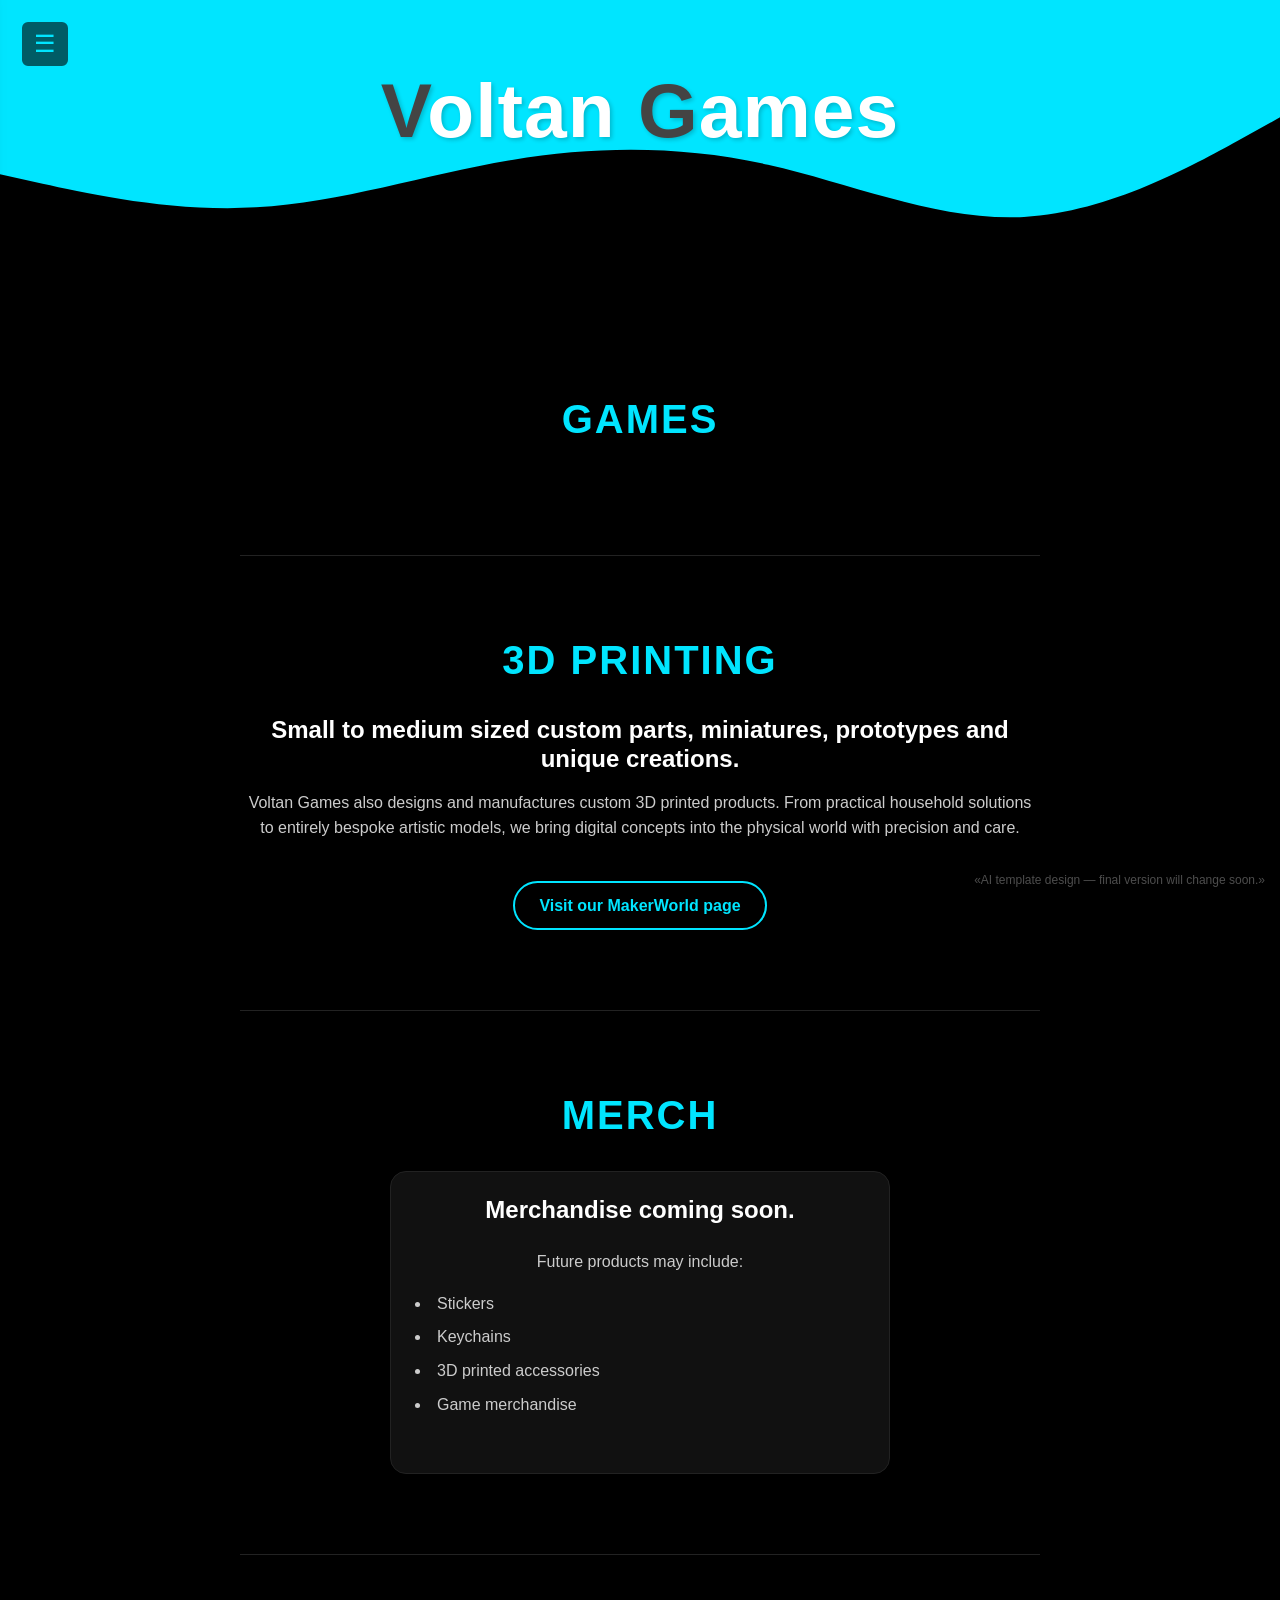
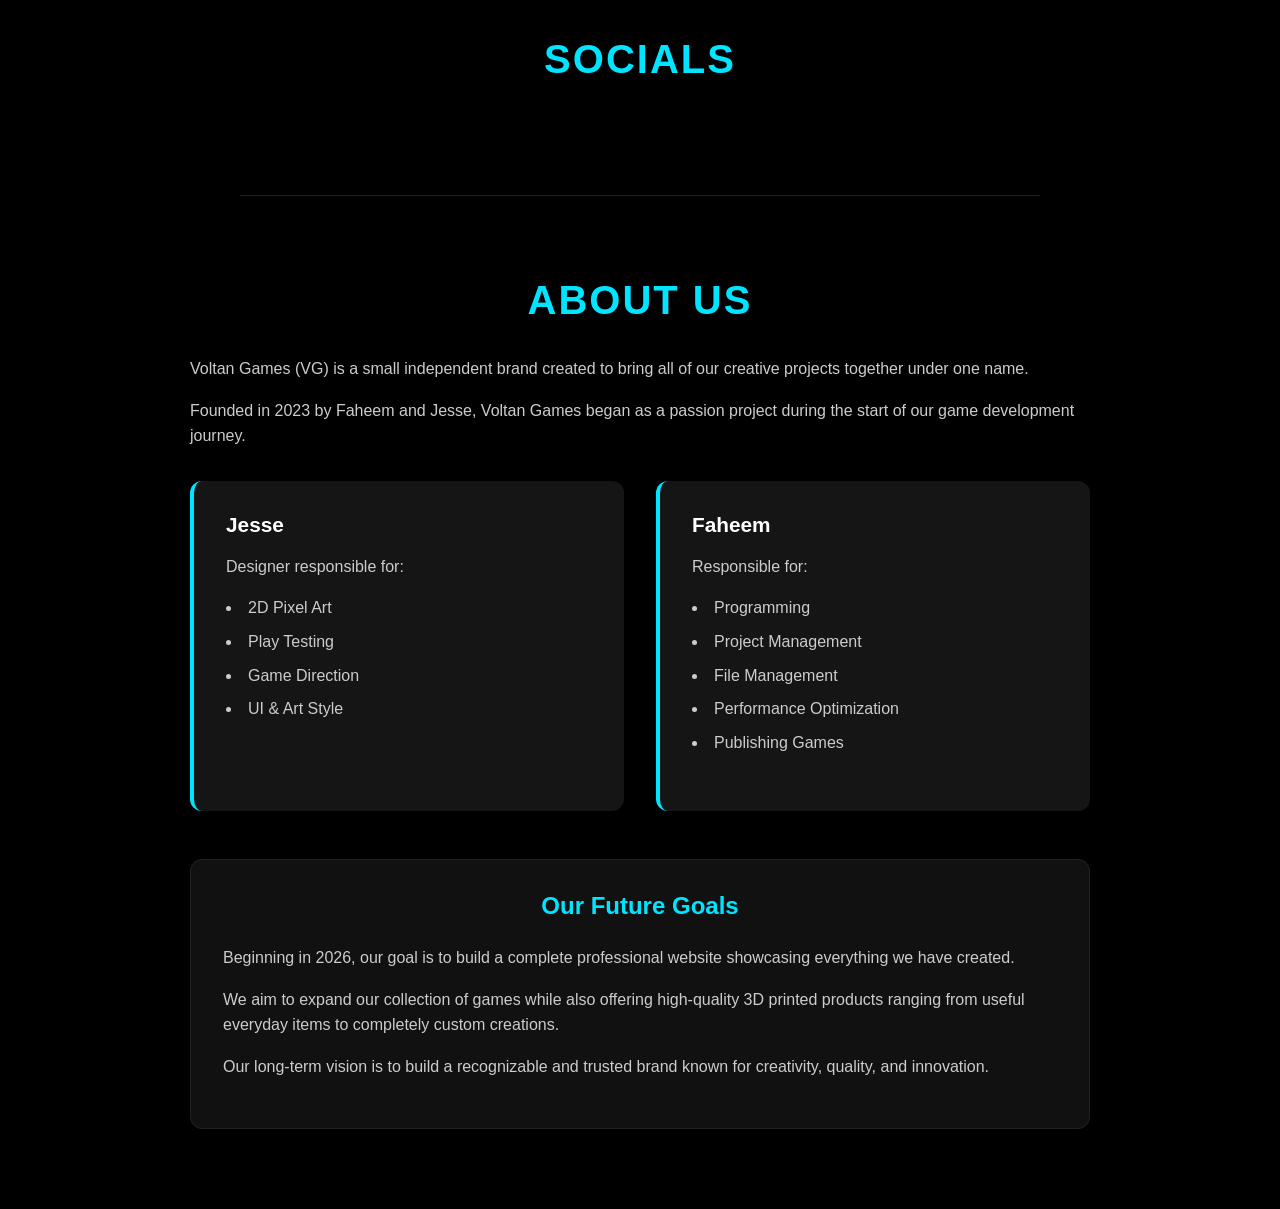
==== commit 63eb70dd: "Add files via upload" ====
--- a/index.html
+++ b/index.html
@@ -5,7 +5,6 @@
     <meta name="viewport" content="width=device-width, initial-scale=1.0">
     <title>Voltan Games</title>
 
-    <!-- External CSS -->
     <link rel="stylesheet" href="style.css">
 </head>
 <body>
@@ -18,6 +17,7 @@
             <li><a href="#games">Games</a></li>
             <li><a href="#3d-printing">3D Printing</a></li>
             <li><a href="#merch">Merch</a></li>
+            <li><a href="#socials">Socials</a></li>
             <li><a href="#about-us">About Us</a></li>
         </ul>
     </nav>
@@ -47,73 +47,9 @@
     <main>
 
         <section id="games" class="fade-in">
-
             <h2>Games</h2>
-
-            <div class="grid-container">
-
-                <div class="card">
-
-                    <img src="MPMain.png"
-                         alt="Marble Playground Screenshot"
-                         class="card-img"
-                         onerror="this.outerHTML='<div class=\'card-img-placeholder\'>MPMain.png</div>'">
-
-                    <div class="card-content">
-
-                        <h3>Marble Playground</h3>
-
-                        <p>
-                            2D physics sandbox where creativity is the limit.
-                        </p>
-
-                        <p>Features include:</p>
-
-                        <ul>
-                            <li>Unlimited world size</li>
-                            <li>Unlimited saves</li>
-                            <li>Over 100 unique blocks</li>
-                            <li>Race building</li>
-                            <li>Creative construction</li>
-                            <li>Physics interactions</li>
-                            <li>And much more.</li>
-                        </ul>
-
-                        <a href="https://voltan-games.itch.io/marble-playground"
-                           target="_blank"
-                           class="btn">
-                            Get our game on itch.io
-                        </a>
-
-                    </div>
-                </div>
-
-                <div class="card">
-
-                    <img src="VBMain.png"
-                         alt="Voltan Blob Screenshot"
-                         class="card-img"
-                         onerror="this.outerHTML='<div class=\'card-img-placeholder\'>VBMain.png</div>'">
-
-                    <div class="card-content">
-
-                        <h3>Voltan Blob</h3>
-
-                        <p>
-                            A 2D roguelike survival game where every run is different.
-                        </p>
-
-                        <a href="https://voltan-games.itch.io/voltan-blob"
-                           target="_blank"
-                           class="btn">
-                            Get our game on itch.io
-                        </a>
-
-                    </div>
-                </div>
-
-            </div>
-
+            <div id="games-container" class="grid-container">
+                </div>
         </section>
 
         <hr style="border:0;height:1px;background:#222;max-width:800px;margin:0 auto;">
@@ -147,7 +83,8 @@
             </div>
 
         </section>
-                <hr style="border:0;height:1px;background:#222;max-width:800px;margin:0 auto;">
+        
+        <hr style="border:0;height:1px;background:#222;max-width:800px;margin:0 auto;">
 
         <section id="merch" class="fade-in">
 
@@ -178,6 +115,14 @@
 
             </div>
 
+        </section>
+
+        <hr style="border:0;height:1px;background:#222;max-width:800px;margin:0 auto;">
+
+        <section id="socials" class="fade-in">
+            <h2>Socials</h2>
+            <div id="socials-container" class="grid-container">
+                </div>
         </section>
 
         <hr style="border:0;height:1px;background:#222;max-width:800px;margin:0 auto;">
@@ -273,7 +218,6 @@
         «AI template design — final version will change soon.»
     </div>
 
-    <!-- External JavaScript -->
     <script src="script.js"></script>
 
 </body>
--- a/style.css
+++ b/style.css
@@ -0,0 +1,355 @@
+/* ==========================================================================
+   CSS VARIABLES & GLOBAL RESET
+   ========================================================================== */
+
+:root {
+    --bg-color: #000000;
+    --primary-cyan: #00E5FF;
+    --secondary-grey: #444444;
+    --text-white: #ffffff;
+    --card-bg: #111111;
+    --font-main: "Segoe UI", Roboto, Helvetica, Arial, sans-serif;
+}
+
+* {
+    margin: 0;
+    padding: 0;
+    box-sizing: border-box;
+}
+
+html {
+    scroll-behavior: smooth;
+}
+
+body {
+    background-color: var(--bg-color);
+    color: var(--text-white);
+    font-family: var(--font-main);
+    line-height: 1.6;
+    overflow-x: hidden;
+}
+
+/* ==========================================================================
+   TYPOGRAPHY
+   ========================================================================== */
+
+h1,
+h2,
+h3,
+h4 {
+    line-height: 1.2;
+    margin-bottom: 1rem;
+}
+
+h2 {
+    font-size: 2.5rem;
+    text-align: center;
+    color: var(--primary-cyan);
+    margin-bottom: 2rem;
+    text-transform: uppercase;
+    letter-spacing: 2px;
+}
+
+h3 {
+    font-size: 1.5rem;
+    color: var(--text-white);
+}
+
+p {
+    margin-bottom: 1rem;
+    color: #cccccc;
+}
+
+ul {
+    list-style-position: inside;
+    margin-bottom: 1.5rem;
+    color: #cccccc;
+}
+
+li {
+    margin-bottom: 0.5rem;
+}
+
+/* ==========================================================================
+   BUTTONS
+   ========================================================================== */
+
+.btn {
+    display: inline-block;
+    background-color: transparent;
+    color: var(--primary-cyan);
+    border: 2px solid var(--primary-cyan);
+    padding: 10px 24px;
+    font-size: 1rem;
+    font-weight: bold;
+    text-decoration: none;
+    border-radius: 30px;
+    cursor: pointer;
+    transition: all 0.3s ease;
+    text-align: center;
+    margin-top: 1rem;
+}
+
+.btn:hover {
+    background-color: var(--primary-cyan);
+    color: var(--bg-color);
+    box-shadow: 0 0 15px var(--primary-cyan);
+    transform: scale(1.05);
+}
+
+/* ==========================================================================
+   NAVIGATION
+   ========================================================================== */
+
+.hamburger {
+    position: fixed;
+    top: 20px;
+    left: 20px;
+    z-index: 1000;
+    background: rgba(0, 0, 0, 0.6);
+    border: 2px solid var(--primary-cyan);
+    color: var(--primary-cyan);
+    font-size: 1.5rem;
+    padding: 8px 12px;
+    border-radius: 8px;
+    cursor: pointer;
+    transition: all 0.3s ease;
+}
+
+.hamburger:hover {
+    background: var(--primary-cyan);
+    color: var(--bg-color);
+    box-shadow: 0 0 10px var(--primary-cyan);
+}
+
+.sidebar {
+    position: fixed;
+    top: 0;
+    left: -300px;
+    width: 280px;
+    height: 100vh;
+    background-color: #0a0a0a;
+    border-right: 2px solid var(--primary-cyan);
+    z-index: 999;
+    padding-top: 80px;
+    transition: left 0.4s cubic-bezier(0.25, 0.46, 0.45, 0.94);
+    box-shadow: 5px 0 15px rgba(0, 0, 0, 0.8);
+}
+
+.sidebar.active {
+    left: 0;
+}
+
+.sidebar ul {
+    list-style: none;
+    padding: 0;
+}
+
+.sidebar ul li a {
+    display: block;
+    padding: 15px 30px;
+    color: var(--text-white);
+    text-decoration: none;
+    font-size: 1.2rem;
+    transition: all 0.3s ease;
+    border-left: 4px solid transparent;
+}
+
+.sidebar ul li a:hover {
+    background-color: #1a1a1a;
+    color: var(--primary-cyan);
+    border-left: 4px solid var(--primary-cyan);
+    padding-left: 40px;
+}
+
+/* ==========================================================================
+   HERO
+   ========================================================================== */
+
+.hero {
+    position: relative;
+    background-color: var(--primary-cyan);
+    min-height: 35vh;
+    display: flex;
+    flex-direction: column;
+    justify-content: center;
+    align-items: center;
+    text-align: center;
+    padding: 60px 20px 100px;
+}
+
+.hero-title {
+    font-size: clamp(3rem, 6vw, 5rem);
+    font-weight: 900;
+    color: var(--text-white);
+    margin-bottom: 0.5rem;
+    letter-spacing: 1px;
+    text-shadow: 2px 2px 4px rgba(0, 0, 0, 0.2);
+}
+
+.hero-title .vg-letter {
+    color: var(--secondary-grey);
+}
+
+.hero-slogan {
+    font-size: 1.2rem;
+    color: var(--secondary-grey);
+    font-weight: bold;
+    font-style: italic;
+}
+
+.wave-divider {
+    position: absolute;
+    bottom: -1px;
+    left: 0;
+    width: 100%;
+    line-height: 0;
+    pointer-events: none;
+}
+
+.wave-divider svg {
+    display: block;
+    width: 100%;
+    height: auto;
+}
+/* ==========================================================================
+   MAIN CONTENT SECTIONS
+   ========================================================================== */
+
+section {
+    padding: 80px 20px;
+    max-width: 1200px;
+    margin: 0 auto;
+}
+
+.grid-container {
+    display: grid;
+    grid-template-columns: repeat(auto-fit, minmax(320px, 1fr));
+    gap: 2rem;
+}
+
+/* ==========================================================================
+   CARDS
+   ========================================================================== */
+
+.card {
+    background-color: var(--card-bg);
+    border-radius: 16px;
+    overflow: hidden;
+    box-shadow: 0 4px 15px rgba(0, 0, 0, 0.5);
+    transition: transform 0.3s ease, box-shadow 0.3s ease;
+    border: 1px solid #222;
+    display: flex;
+    flex-direction: column;
+}
+
+.card:hover {
+    transform: translateY(-8px);
+    box-shadow: 0 10px 25px rgba(0, 229, 255, 0.2);
+    border-color: #333;
+}
+
+.card-img-placeholder {
+    width: 100%;
+    height: 200px;
+    background-color: #222;
+    display: flex;
+    align-items: center;
+    justify-content: center;
+    color: #555;
+    font-size: 0.9rem;
+    border-bottom: 2px solid var(--secondary-grey);
+}
+
+.card-img {
+    width: 100%;
+    height: 200px;
+    object-fit: cover;
+    border-bottom: 2px solid var(--secondary-grey);
+}
+
+.card-content {
+    padding: 1.5rem;
+    flex-grow: 1;
+    display: flex;
+    flex-direction: column;
+}
+
+.card-content h3 {
+    margin-bottom: 0.5rem;
+}
+
+.card-content .btn {
+    margin-top: auto;
+}
+
+/* ==========================================================================
+   TEAM
+   ========================================================================== */
+
+.team-grid {
+    display: grid;
+    grid-template-columns: repeat(auto-fit, minmax(280px, 1fr));
+    gap: 2rem;
+    margin-top: 2rem;
+    margin-bottom: 3rem;
+}
+
+.team-member {
+    background: #151515;
+    padding: 2rem;
+    border-radius: 12px;
+    border-left: 4px solid var(--primary-cyan);
+}
+
+.team-member h4 {
+    font-size: 1.3rem;
+    color: var(--text-white);
+    margin-bottom: 1rem;
+}
+
+/* ==========================================================================
+   FOOTER
+   ========================================================================== */
+
+.footer-watermark {
+    position: fixed;
+    bottom: 10px;
+    right: 15px;
+    font-size: 0.75rem;
+    color: rgba(255, 255, 255, 0.3);
+    pointer-events: none;
+    z-index: 1000;
+}
+
+/* ==========================================================================
+   FADE ANIMATIONS
+   ========================================================================== */
+
+.fade-in {
+    opacity: 0;
+    transform: translateY(30px);
+    transition: opacity 0.8s ease-out,
+                transform 0.8s ease-out;
+}
+
+.fade-in.visible {
+    opacity: 1;
+    transform: translateY(0);
+}
+
+/* ==========================================================================
+   RESPONSIVE
+   ========================================================================== */
+
+@media (max-width: 768px) {
+
+    .hero {
+        padding-top: 80px;
+    }
+
+    h2 {
+        font-size: 2rem;
+    }
+
+}
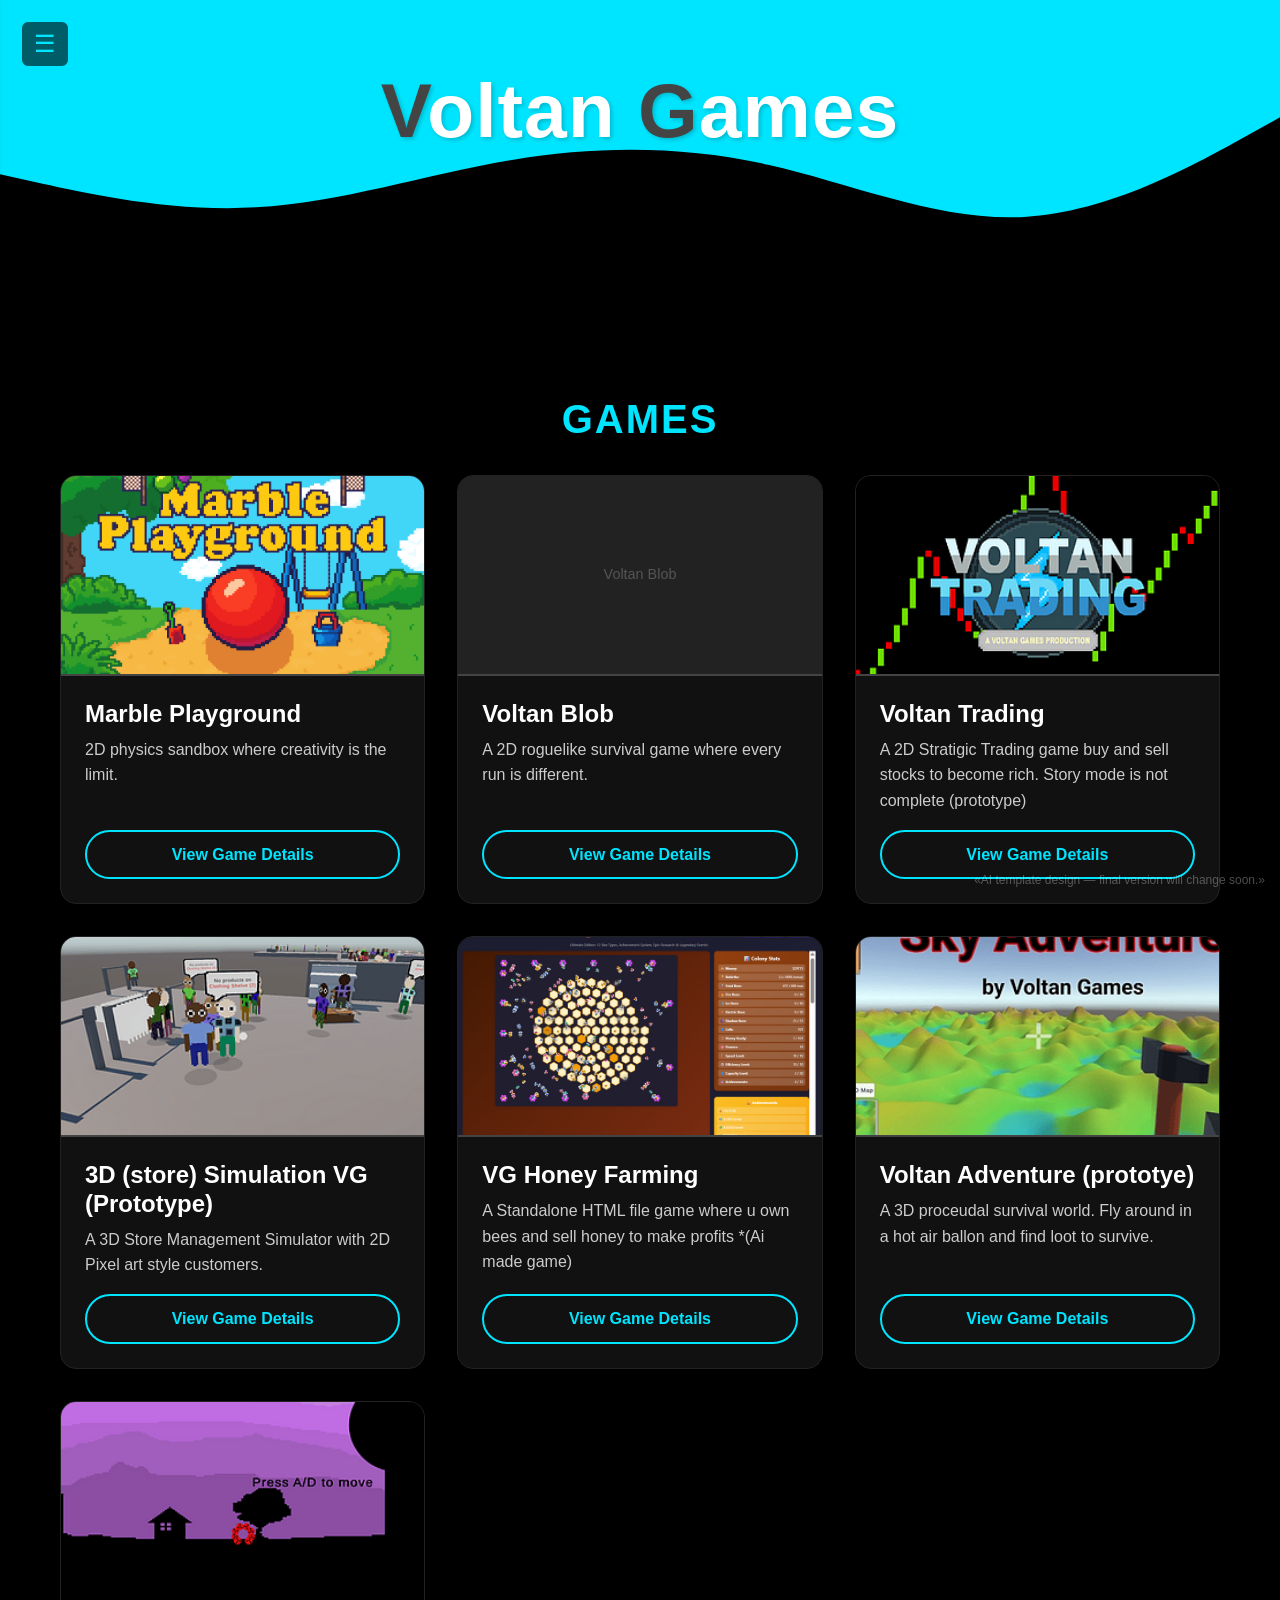
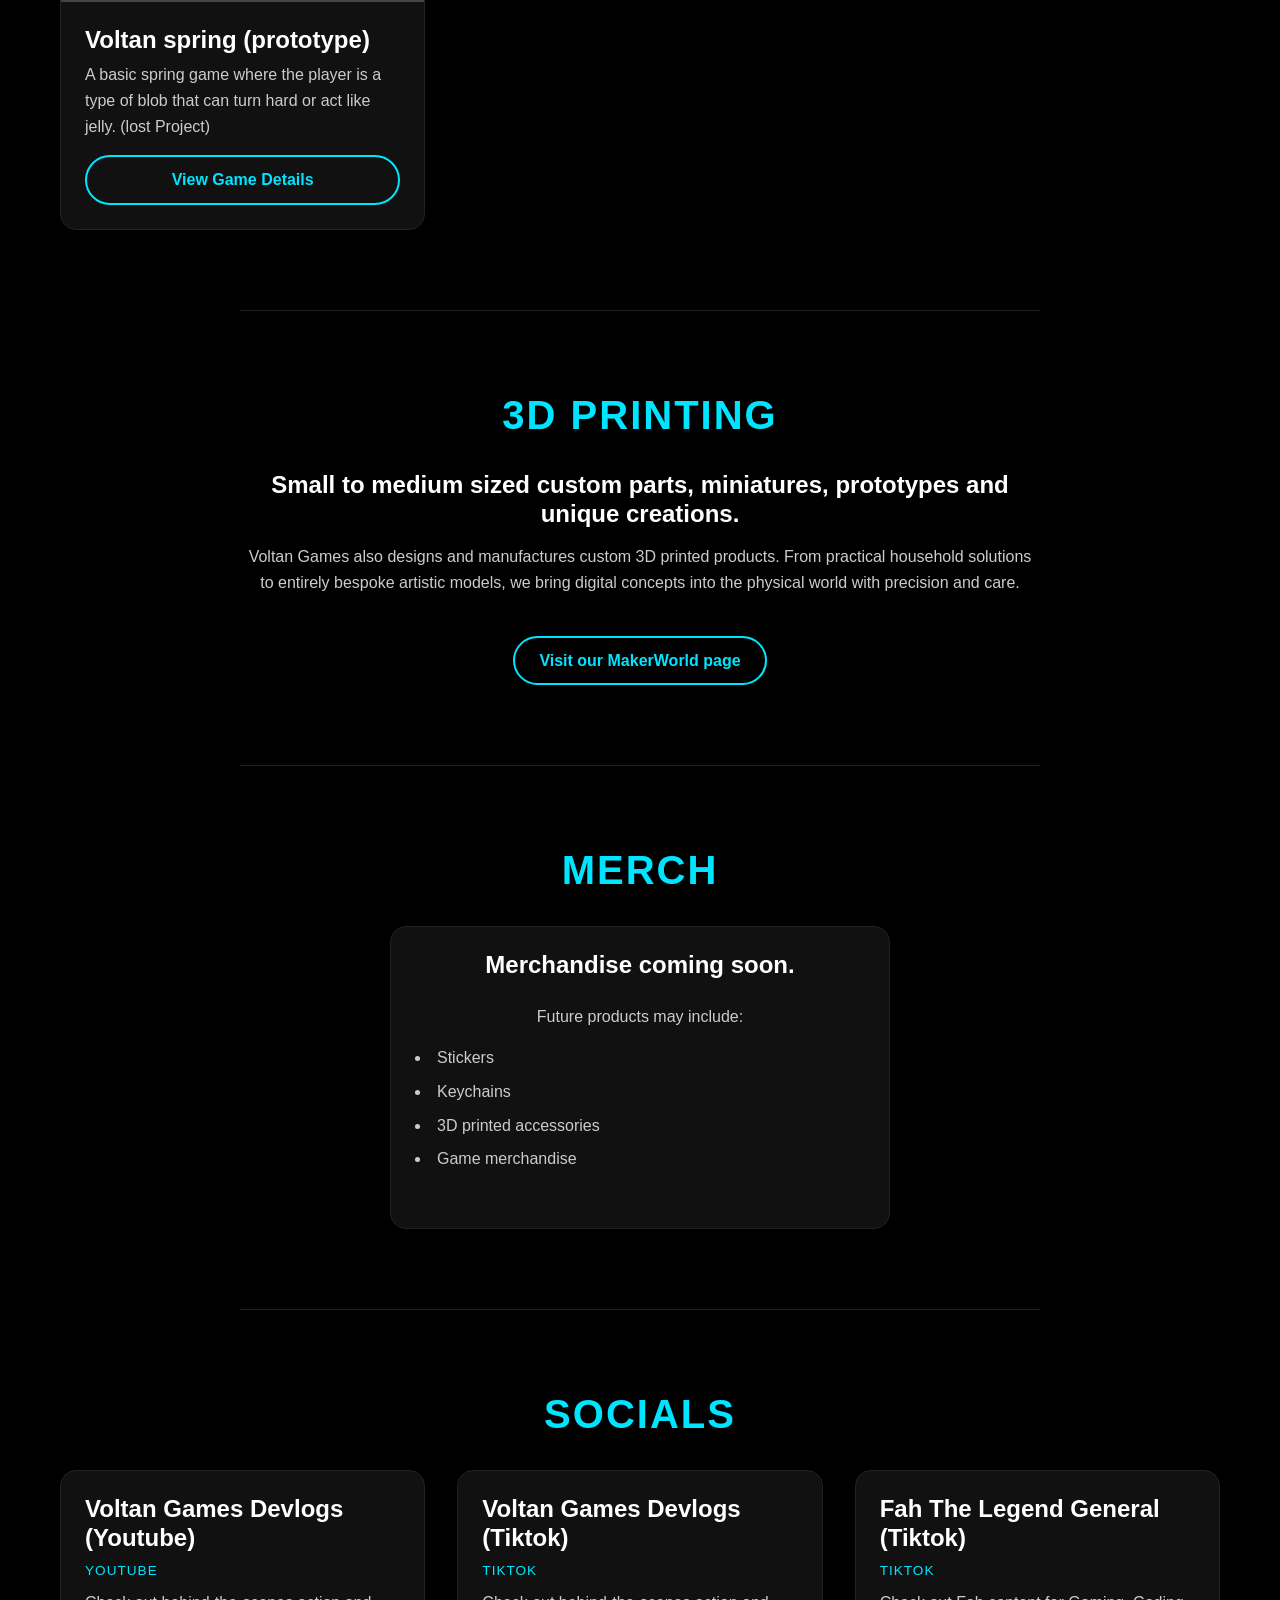
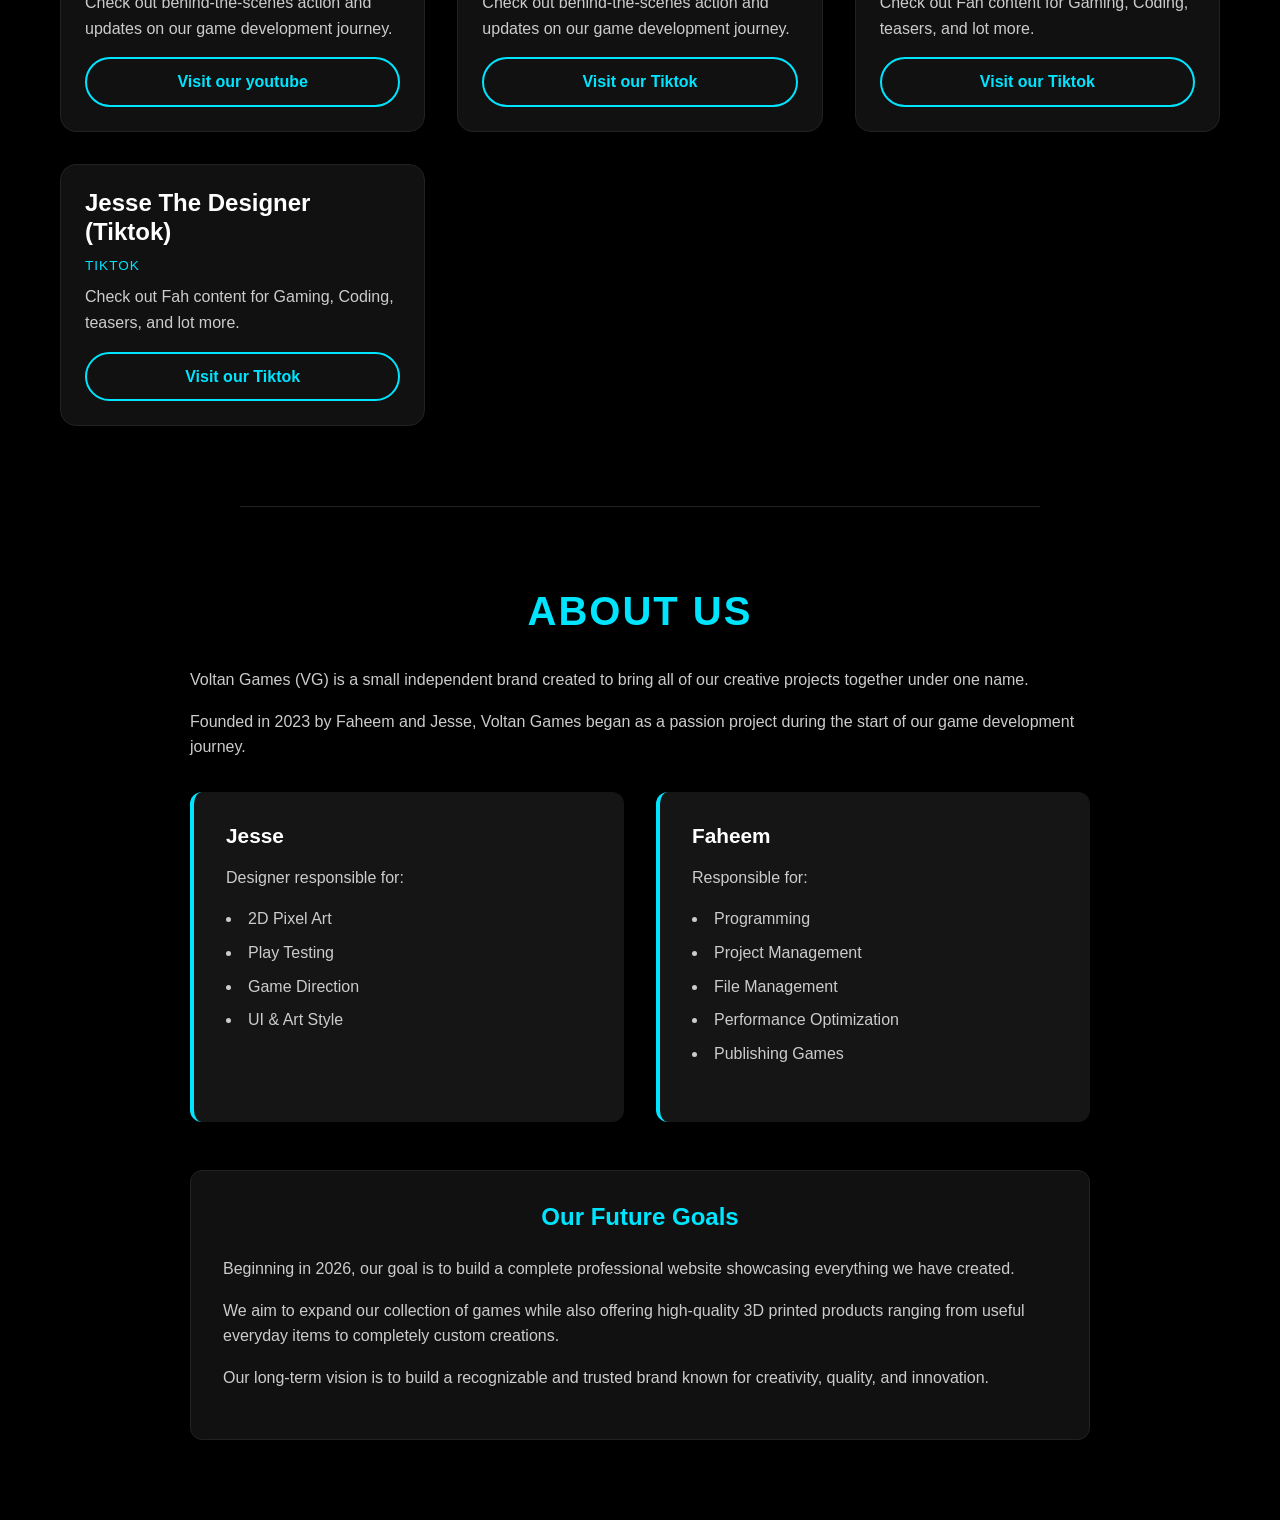
==== commit 7da60f78: "Update index.html" ====
--- a/index.html
+++ b/index.html
@@ -221,4 +221,4 @@
     <script src="script.js"></script>
 
 </body>
-</html>+</html>
--- a/style.css
+++ b/style.css
@@ -212,6 +212,7 @@
     width: 100%;
     height: auto;
 }
+
 /* ==========================================================================
    MAIN CONTENT SECTIONS
    ========================================================================== */
@@ -339,6 +340,43 @@
 }
 
 /* ==========================================================================
+   DYNAMIC DESCRIPTION LAYOUT
+   ========================================================================== */
+
+.description-media {
+    margin: 1.5rem 0;
+    text-align: center;
+}
+
+.desc-img {
+    max-width: 100%;
+    height: auto;
+    border-radius: 8px;
+    border: 1px solid #222;
+    box-shadow: 0 4px 12px rgba(0, 0, 0, 0.5);
+}
+
+#game-details-content p {
+    margin-bottom: 1.2rem;
+    line-height: 1.6;
+    color: #ccc;
+}
+
+#game-details-content h3 {
+    color: var(--primary-cyan);
+    margin-top: 2rem;
+    margin-bottom: 0.75rem;
+    font-size: 1.4rem;
+}
+
+.desc-divider {
+    border: 0;
+    height: 1px;
+    background: #222;
+    margin: 2rem 0;
+}
+
+/* ==========================================================================
    RESPONSIVE
    ========================================================================== */
 
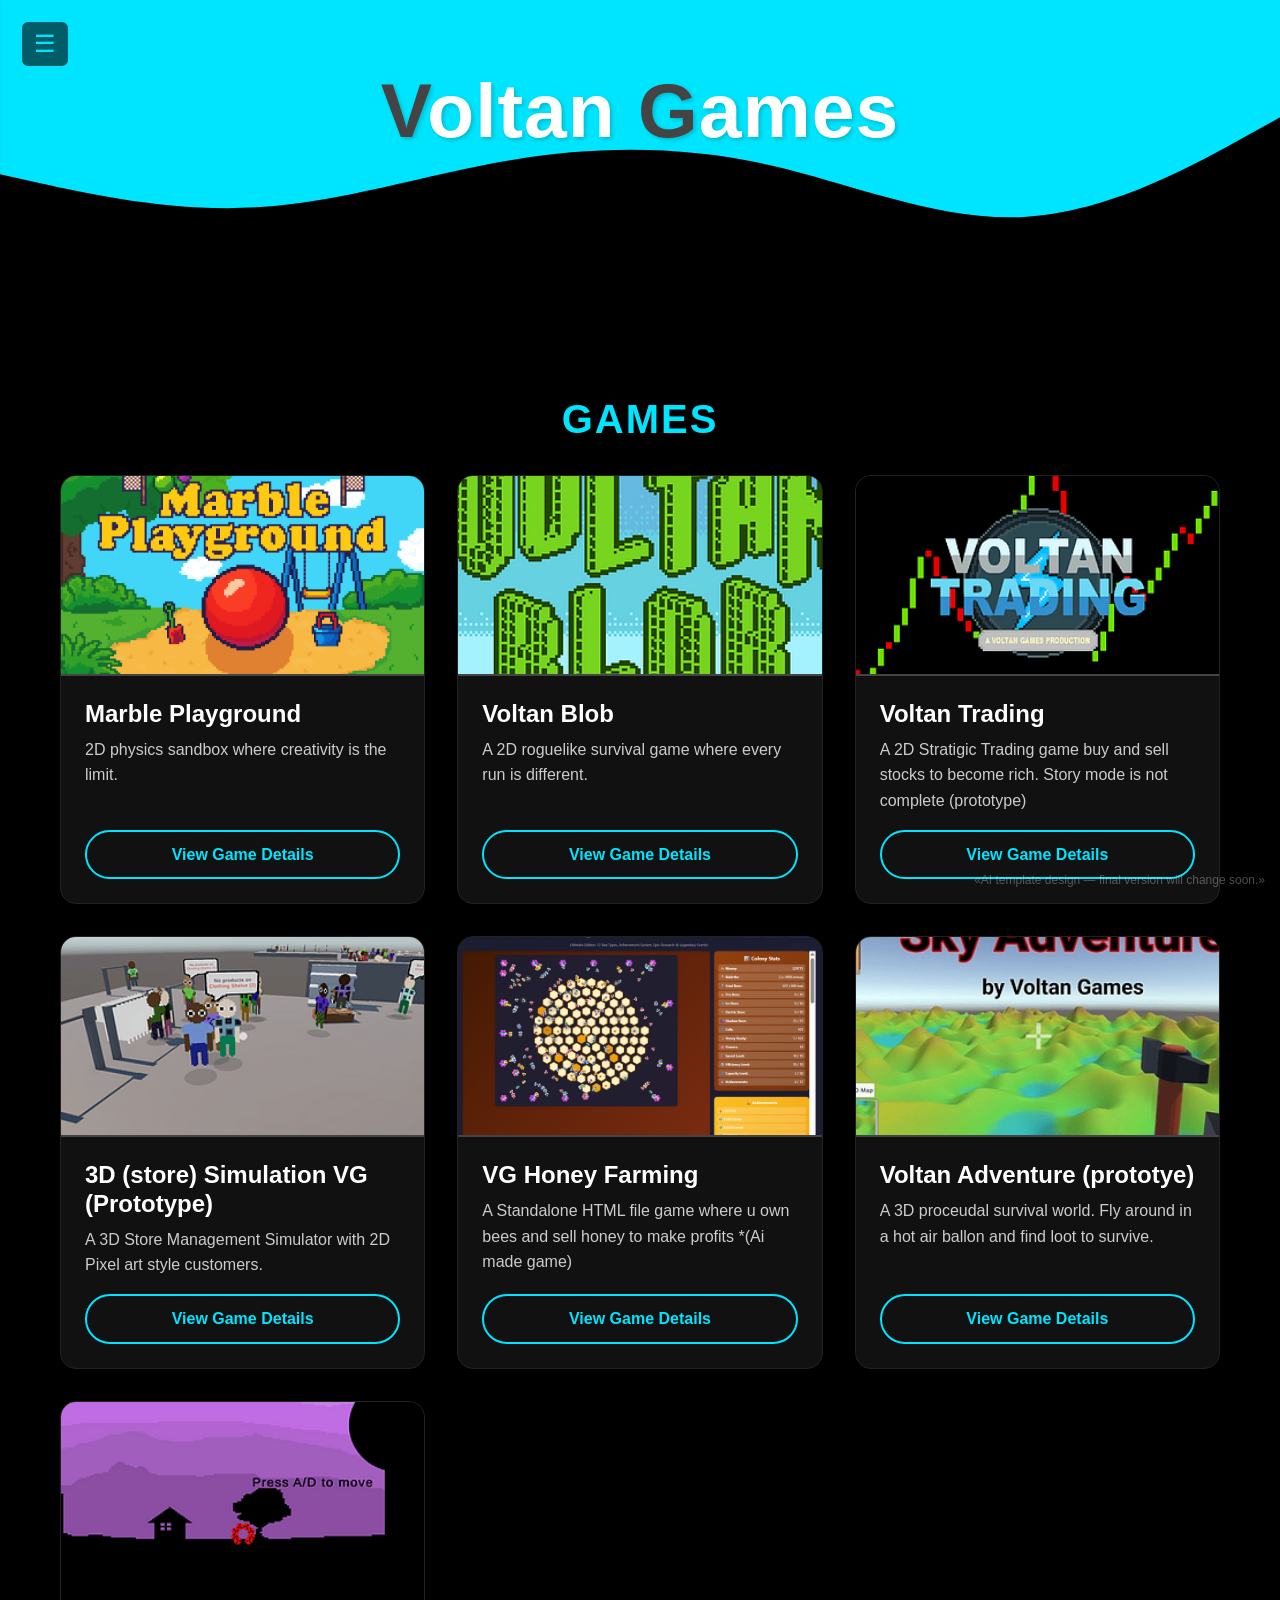
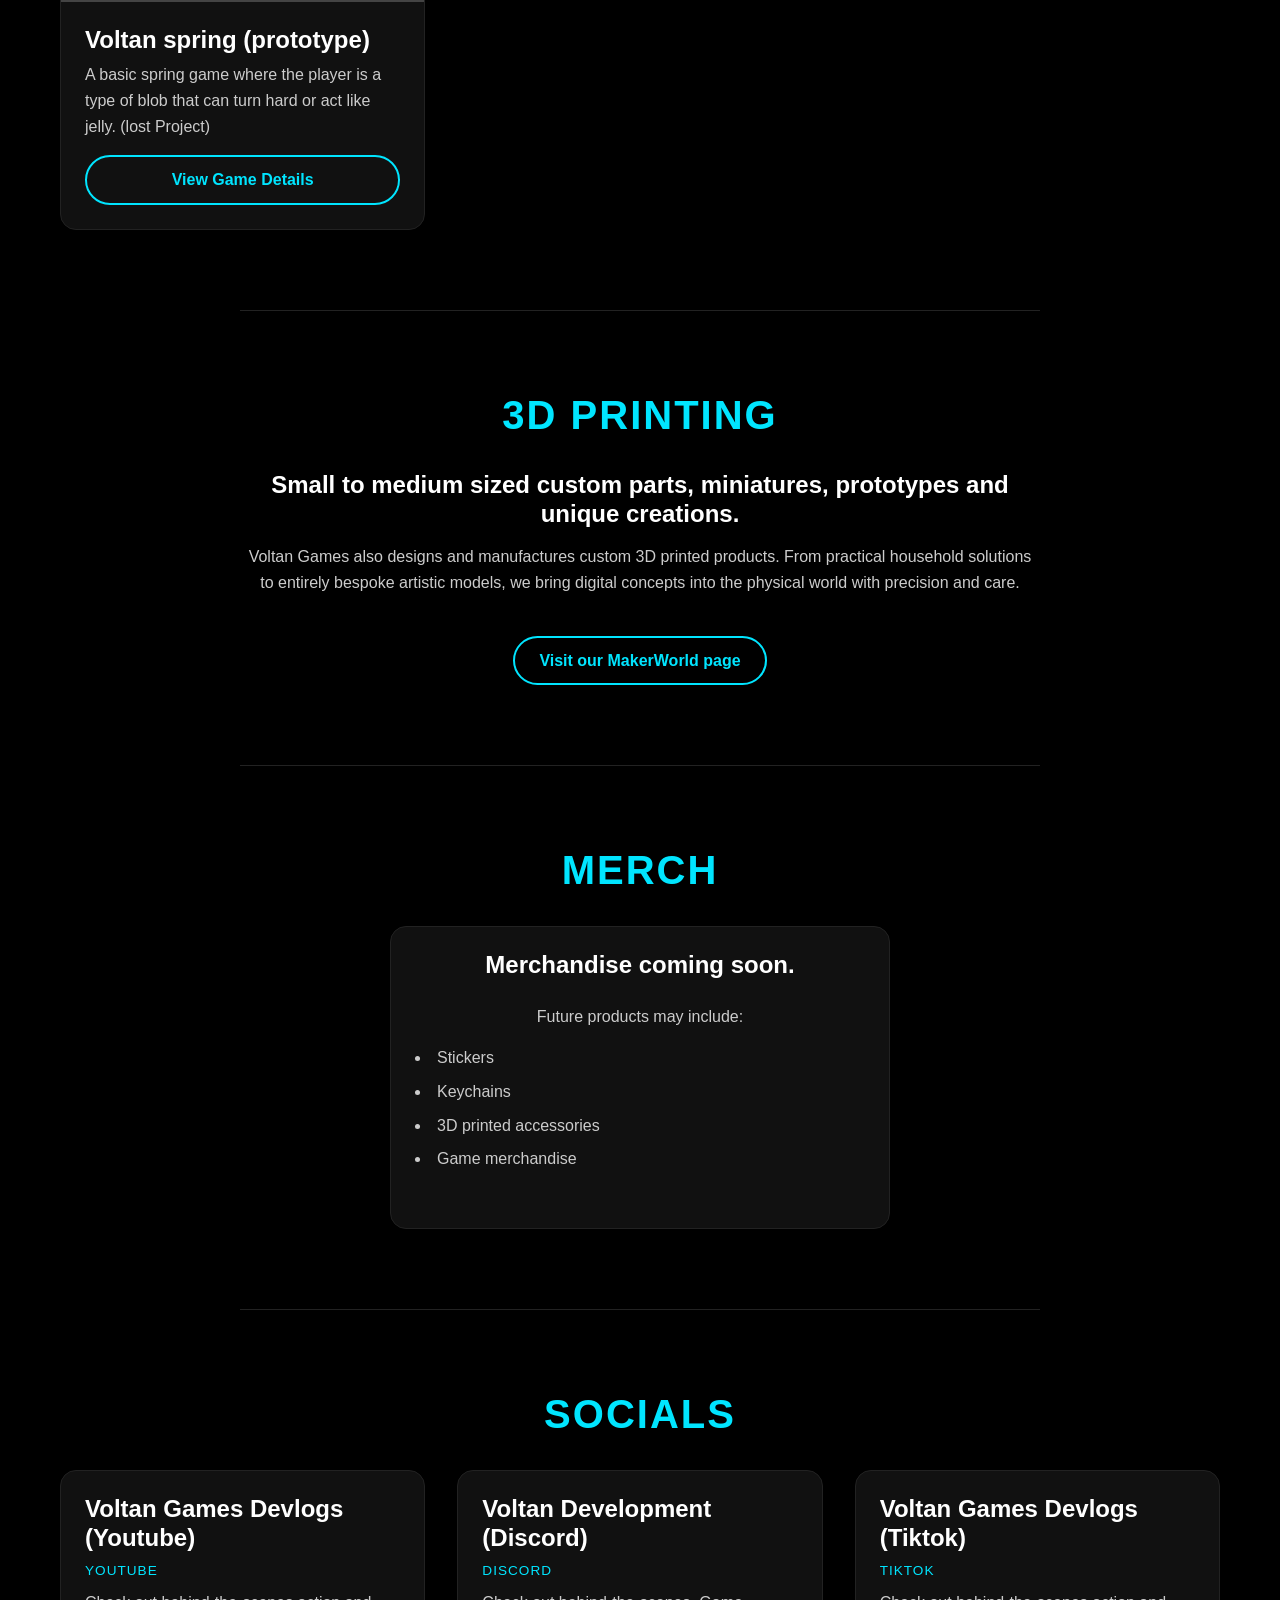
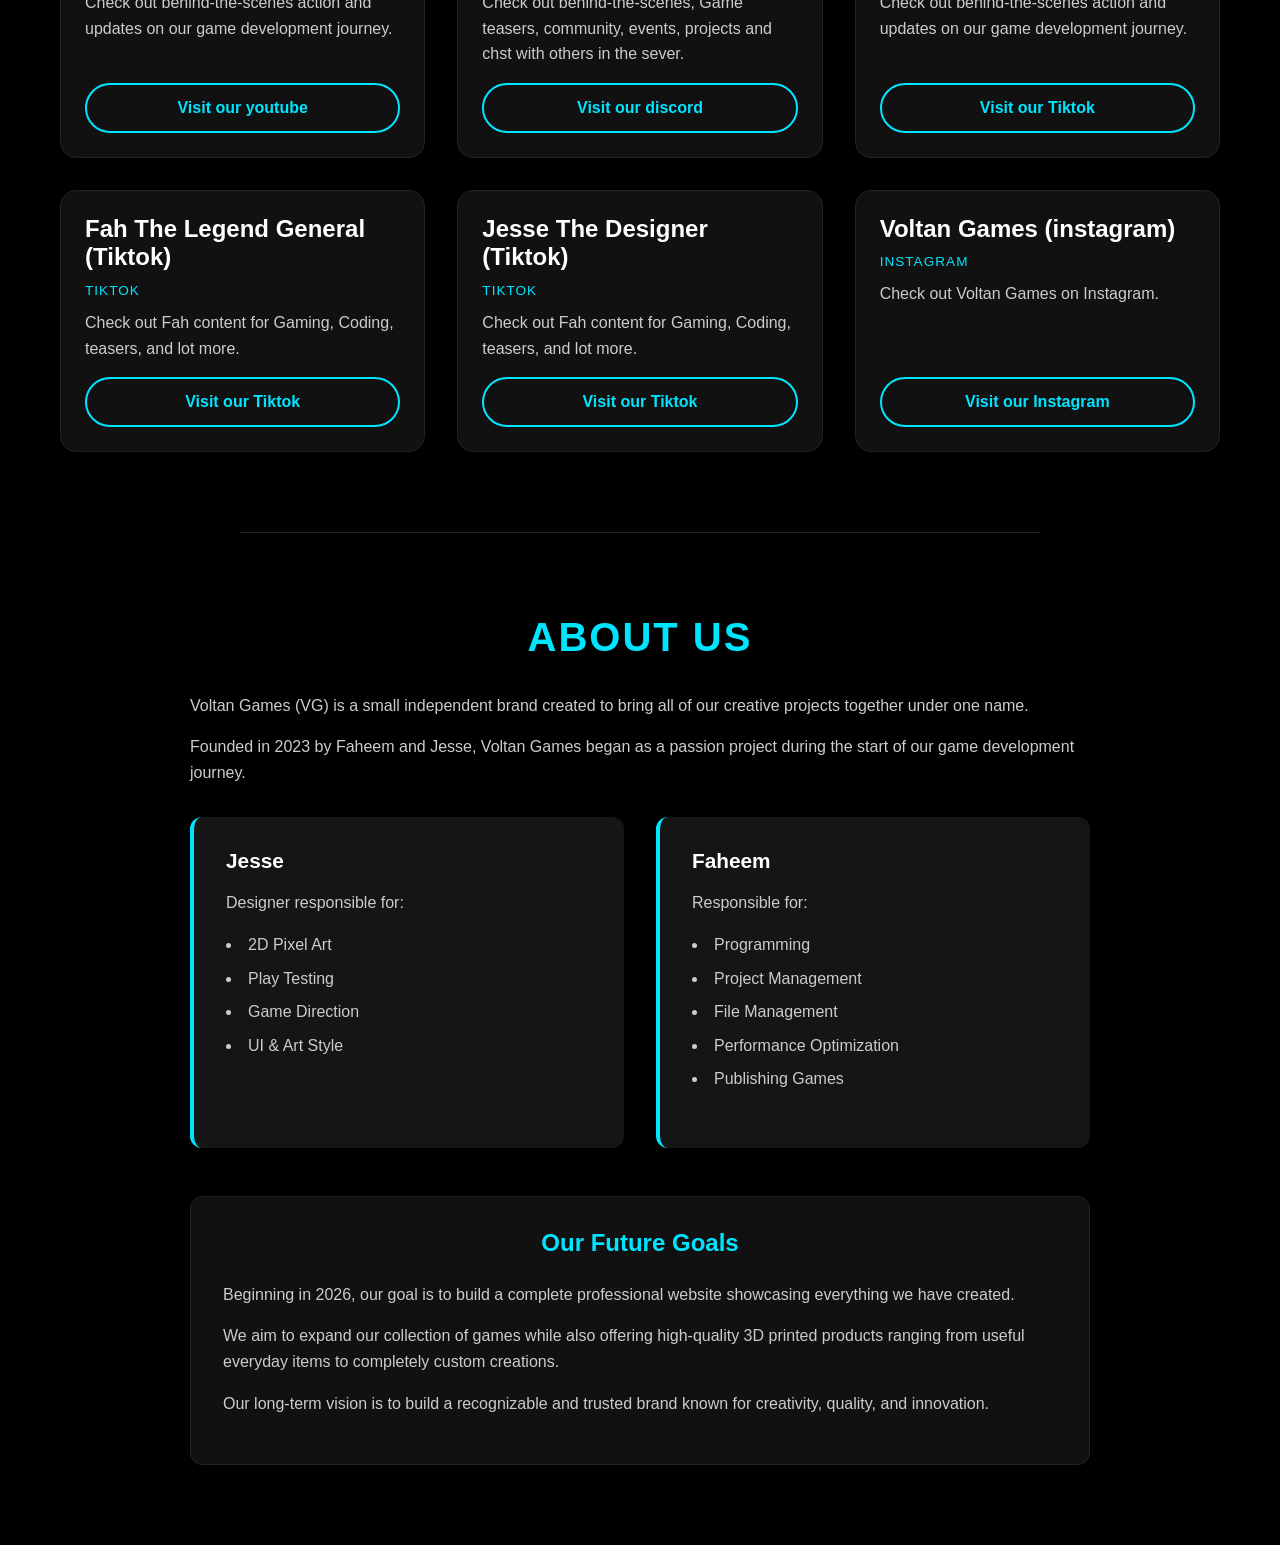
==== commit 360a4e96: "Update index.html" ====
--- a/index.html
+++ b/index.html
@@ -4,7 +4,6 @@
     <meta charset="UTF-8">
     <meta name="viewport" content="width=device-width, initial-scale=1.0">
     <title>Voltan Games</title>
-
     <link rel="stylesheet" href="style.css">
 </head>
 <body>
@@ -35,8 +34,7 @@
         </div>
 
         <div class="wave-divider">
-            <svg viewBox="0 0 1440 320" preserveAspectRatio="none"
-                 xmlns="http://www.w3.org/2000/svg">
+            <svg viewBox="0 0 1440 320" preserveAspectRatio="none" xmlns="http://www.w3.org/2000/svg">
                 <path fill="#000000" fill-opacity="1"
                     d="M0,160L48,170.7C96,181,192,203,288,197.3C384,192,480,160,576,144C672,128,768,128,864,149.3C960,171,1056,213,1152,208C1248,203,1344,149,1392,122.7L1440,96L1440,320L1392,320C1344,320,1248,320,1152,320C1056,320,960,320,864,320C768,320,672,320,576,320C480,320,384,320,288,320C192,320,96,320,48,320L0,320Z">
                 </path>
@@ -48,23 +46,18 @@
 
         <section id="games" class="fade-in">
             <h2>Games</h2>
-            <div id="games-container" class="grid-container">
-                </div>
+            <div id="games-container" class="grid-container"></div>
         </section>
 
         <hr style="border:0;height:1px;background:#222;max-width:800px;margin:0 auto;">
 
         <section id="3d-printing" class="fade-in">
-
             <h2>3D Printing</h2>
-
             <div style="text-align:center;max-width:800px;margin:0 auto;">
-
                 <h3>
                     Small to medium sized custom parts, miniatures,
                     prototypes and unique creations.
                 </h3>
-
                 <p>
                     Voltan Games also designs and manufactures custom
                     3D printed products. From practical household
@@ -72,73 +65,54 @@
                     we bring digital concepts into the physical world
                     with precision and care.
                 </p>
-
                 <a href="https://makerworld.com/@Voltan_Games"
                    target="_blank"
                    class="btn"
                    style="margin-top:1.5rem;">
                     Visit our MakerWorld page
                 </a>
-
             </div>
-
         </section>
         
         <hr style="border:0;height:1px;background:#222;max-width:800px;margin:0 auto;">
 
         <section id="merch" class="fade-in">
-
             <h2>Merch</h2>
-
             <div class="grid-container" style="justify-content:center;display:flex;">
-
                 <div class="card" style="max-width:500px;width:100%;text-align:center;">
-
                     <div class="card-content">
-
                         <h3>Merchandise coming soon.</h3>
-
                         <p style="margin-top:1rem;">
                             Future products may include:
                         </p>
-
                         <ul style="text-align:left;display:inline-block;">
                             <li>Stickers</li>
                             <li>Keychains</li>
                             <li>3D printed accessories</li>
                             <li>Game merchandise</li>
                         </ul>
-
                     </div>
-
                 </div>
-
             </div>
-
         </section>
 
         <hr style="border:0;height:1px;background:#222;max-width:800px;margin:0 auto;">
 
         <section id="socials" class="fade-in">
             <h2>Socials</h2>
-            <div id="socials-container" class="grid-container">
-                </div>
+            <div id="socials-container" class="grid-container"></div>
         </section>
 
         <hr style="border:0;height:1px;background:#222;max-width:800px;margin:0 auto;">
 
         <section id="about-us" class="fade-in">
-
             <h2>About Us</h2>
-
             <div style="max-width:900px;margin:0 auto;">
-
                 <p>
                     Voltan Games (VG) is a small independent brand
                     created to bring all of our creative projects
                     together under one name.
                 </p>
-
                 <p>
                     Founded in 2023 by Faheem and Jesse,
                     Voltan Games began as a passion project during
@@ -146,28 +120,20 @@
                 </p>
 
                 <div class="team-grid">
-
                     <div class="team-member fade-in">
-
                         <h4>Jesse</h4>
-
                         <p>Designer responsible for:</p>
-
                         <ul>
                             <li>2D Pixel Art</li>
                             <li>Play Testing</li>
                             <li>Game Direction</li>
                             <li>UI & Art Style</li>
                         </ul>
-
                     </div>
 
                     <div class="team-member fade-in">
-
                         <h4>Faheem</h4>
-
                         <p>Responsible for:</p>
-
                         <ul>
                             <li>Programming</li>
                             <li>Project Management</li>
@@ -175,41 +141,31 @@
                             <li>Performance Optimization</li>
                             <li>Publishing Games</li>
                         </ul>
-
                     </div>
-
                 </div>
 
-                <div class="fade-in"
-                     style="background:#111;padding:2rem;border-radius:12px;border:1px solid #222;">
-
+                <div class="fade-in" style="background:#111;padding:2rem;border-radius:12px;border:1px solid #222;">
                     <h3 style="color:var(--primary-cyan);text-align:center;margin-bottom:1.5rem;">
                         Our Future Goals
                     </h3>
-
                     <p>
                         Beginning in 2026, our goal is to build
                         a complete professional website showcasing
                         everything we have created.
                     </p>
-
                     <p>
                         We aim to expand our collection of games
                         while also offering high-quality 3D printed
                         products ranging from useful everyday items
                         to completely custom creations.
                     </p>
-
                     <p>
                         Our long-term vision is to build a
                         recognizable and trusted brand known for
                         creativity, quality, and innovation.
                     </p>
-
                 </div>
-
             </div>
-
         </section>
 
     </main>
@@ -219,6 +175,5 @@
     </div>
 
     <script src="script.js"></script>
-
 </body>
 </html>
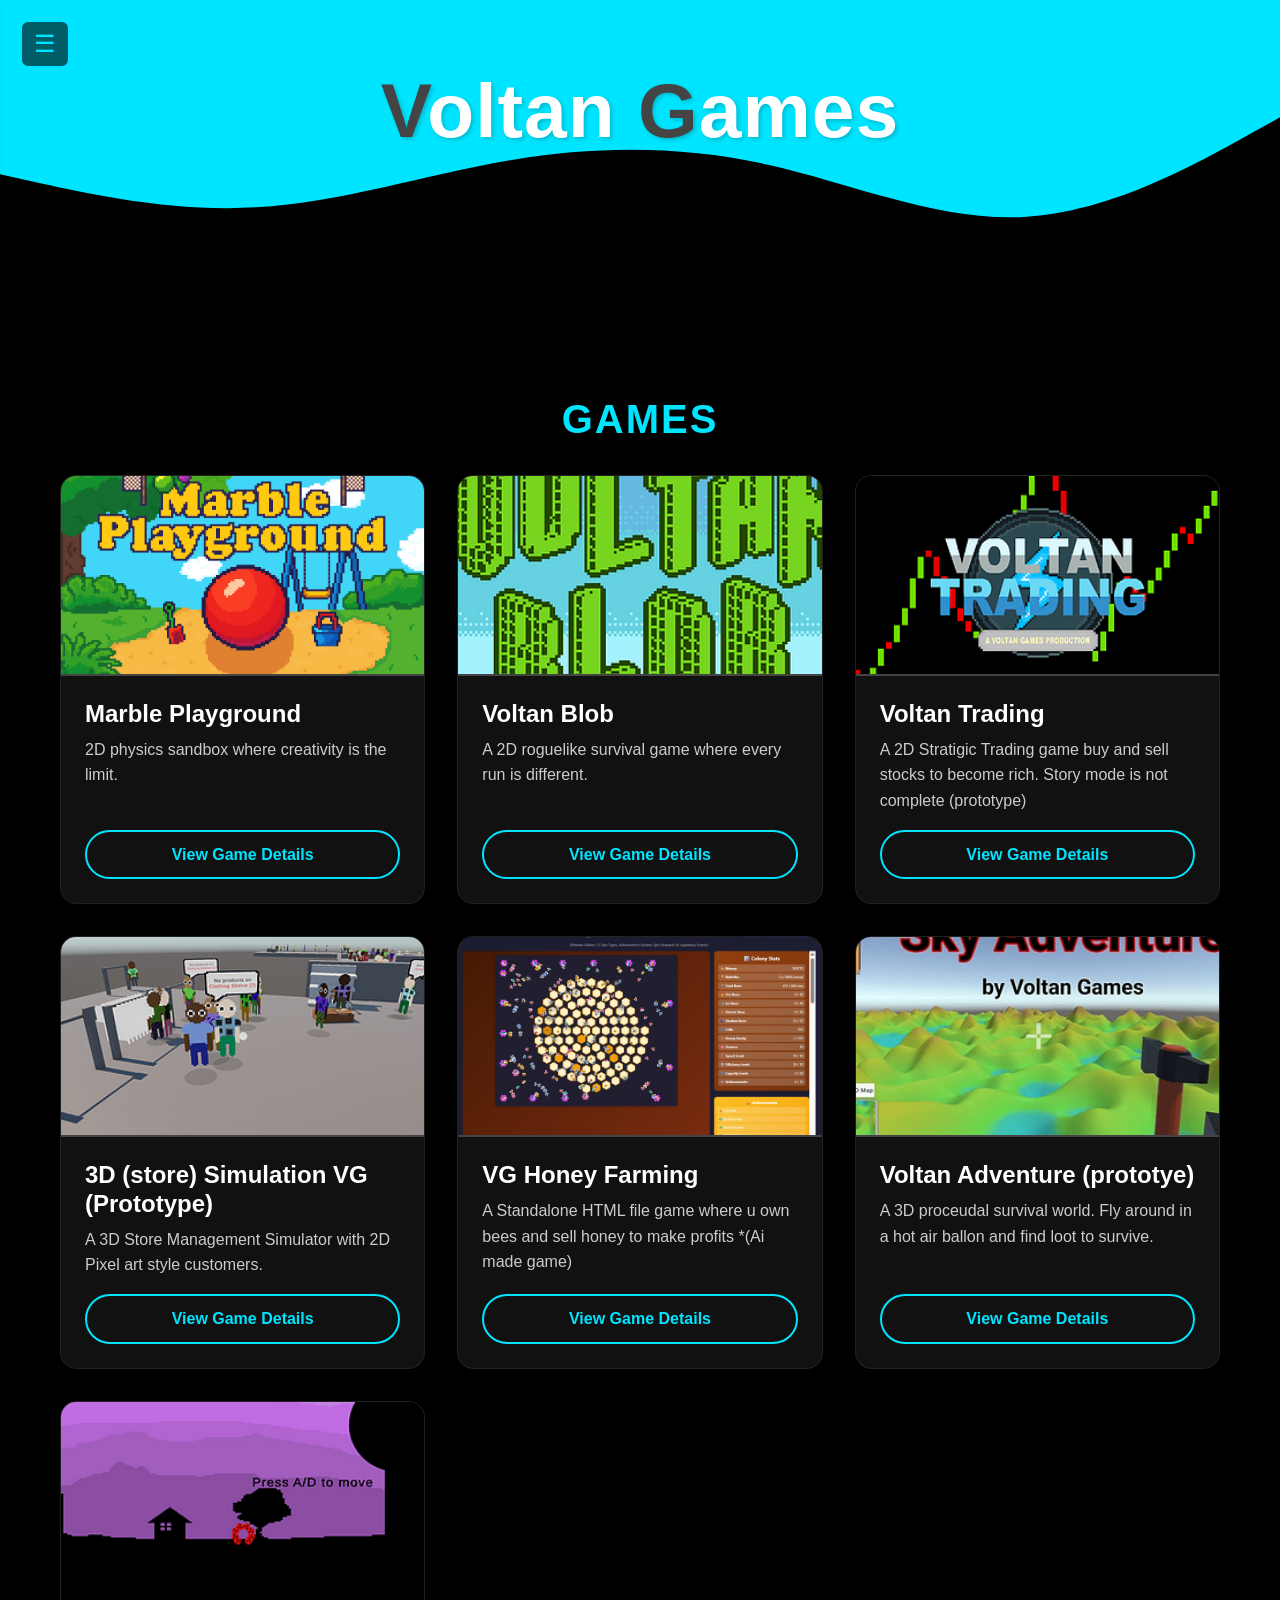
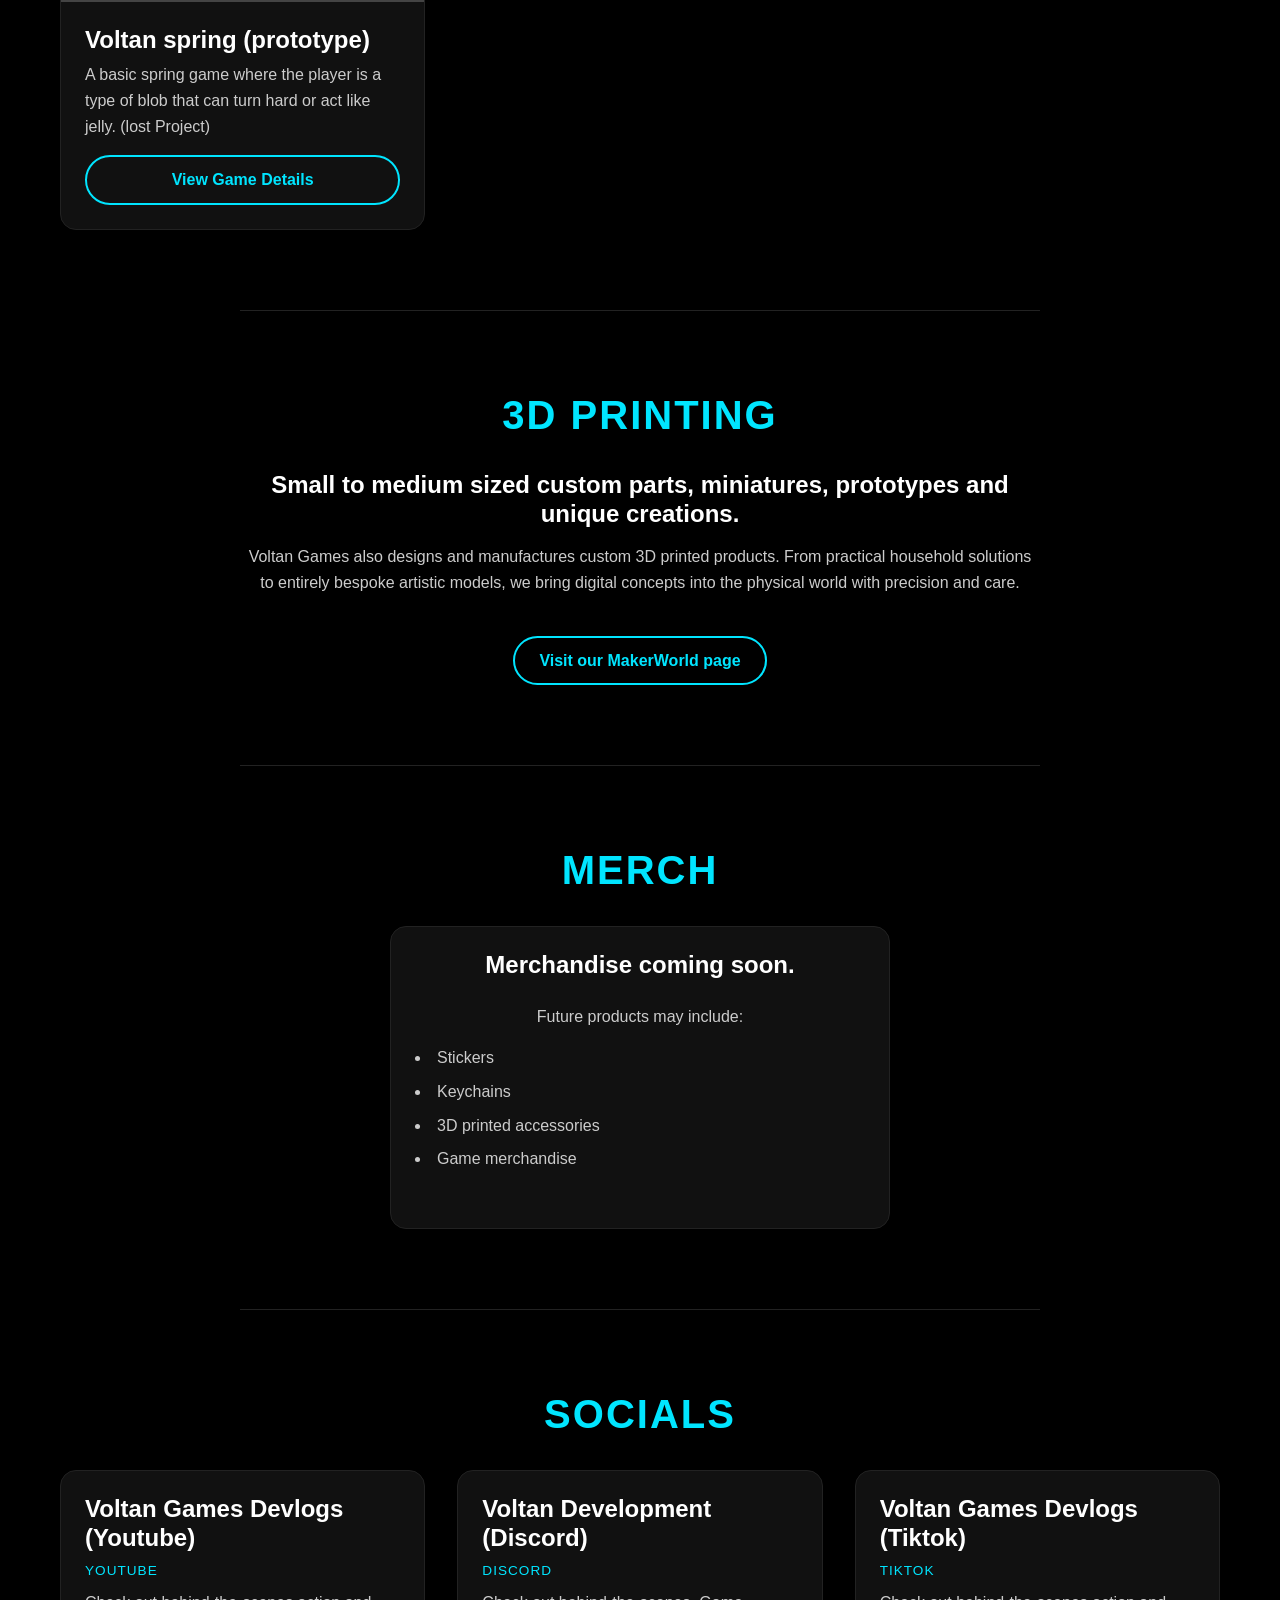
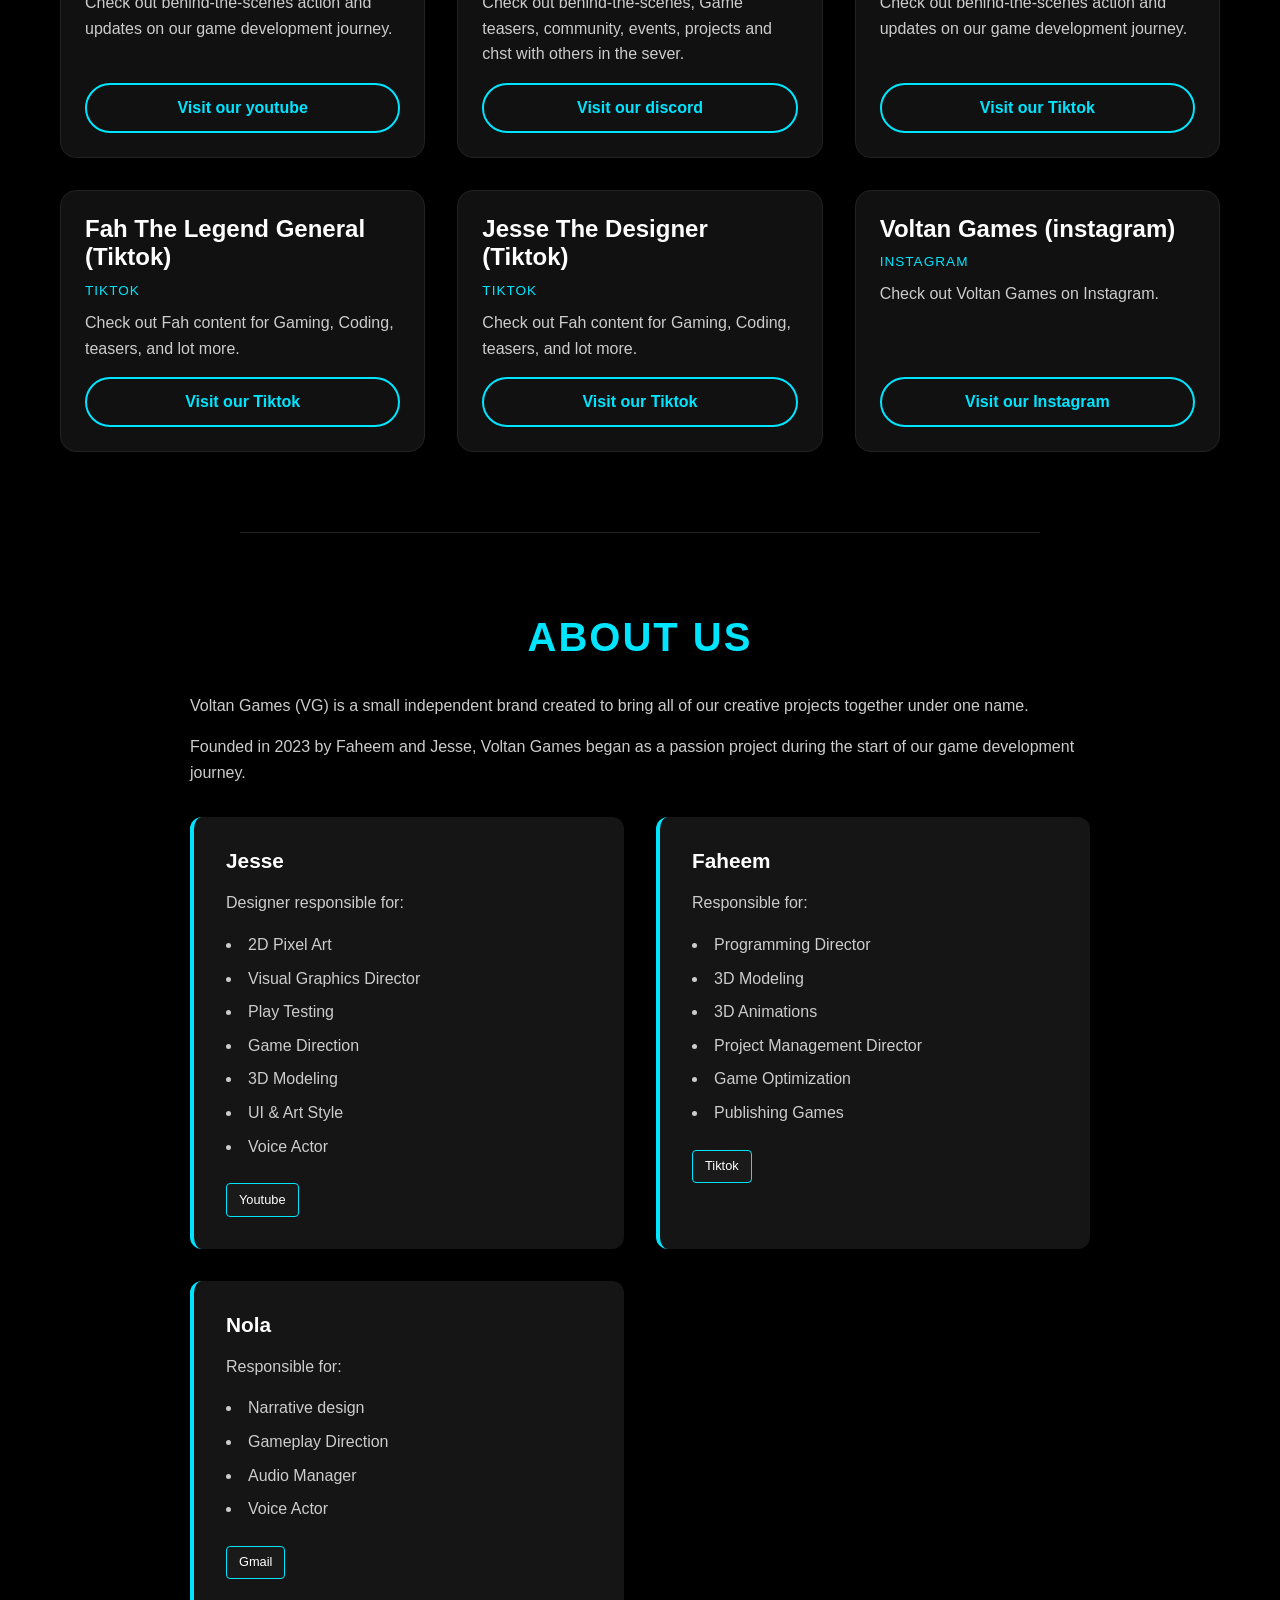
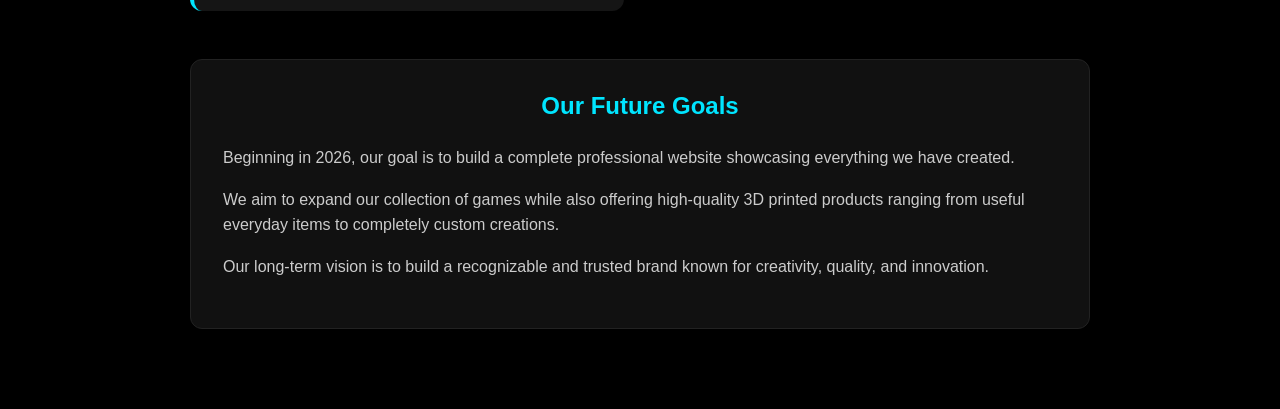
==== commit f81c00e8: "Add files via upload" ====
--- a/index.html
+++ b/index.html
@@ -4,6 +4,7 @@
     <meta charset="UTF-8">
     <meta name="viewport" content="width=device-width, initial-scale=1.0">
     <title>Voltan Games</title>
+
     <link rel="stylesheet" href="style.css">
 </head>
 <body>
@@ -34,7 +35,8 @@
         </div>
 
         <div class="wave-divider">
-            <svg viewBox="0 0 1440 320" preserveAspectRatio="none" xmlns="http://www.w3.org/2000/svg">
+            <svg viewBox="0 0 1440 320" preserveAspectRatio="none"
+                 xmlns="http://www.w3.org/2000/svg">
                 <path fill="#000000" fill-opacity="1"
                     d="M0,160L48,170.7C96,181,192,203,288,197.3C384,192,480,160,576,144C672,128,768,128,864,149.3C960,171,1056,213,1152,208C1248,203,1344,149,1392,122.7L1440,96L1440,320L1392,320C1344,320,1248,320,1152,320C1056,320,960,320,864,320C768,320,672,320,576,320C480,320,384,320,288,320C192,320,96,320,48,320L0,320Z">
                 </path>
@@ -46,18 +48,23 @@
 
         <section id="games" class="fade-in">
             <h2>Games</h2>
-            <div id="games-container" class="grid-container"></div>
+            <div id="games-container" class="grid-container">
+            </div>
         </section>
 
         <hr style="border:0;height:1px;background:#222;max-width:800px;margin:0 auto;">
 
         <section id="3d-printing" class="fade-in">
+
             <h2>3D Printing</h2>
+
             <div style="text-align:center;max-width:800px;margin:0 auto;">
+
                 <h3>
                     Small to medium sized custom parts, miniatures,
                     prototypes and unique creations.
                 </h3>
+
                 <p>
                     Voltan Games also designs and manufactures custom
                     3D printed products. From practical household
@@ -65,115 +72,84 @@
                     we bring digital concepts into the physical world
                     with precision and care.
                 </p>
+
                 <a href="https://makerworld.com/@Voltan_Games"
                    target="_blank"
                    class="btn"
                    style="margin-top:1.5rem;">
                     Visit our MakerWorld page
                 </a>
+
             </div>
+
         </section>
         
         <hr style="border:0;height:1px;background:#222;max-width:800px;margin:0 auto;">
 
         <section id="merch" class="fade-in">
+
             <h2>Merch</h2>
+
             <div class="grid-container" style="justify-content:center;display:flex;">
+
                 <div class="card" style="max-width:500px;width:100%;text-align:center;">
+
                     <div class="card-content">
+
                         <h3>Merchandise coming soon.</h3>
+
                         <p style="margin-top:1rem;">
                             Future products may include:
                         </p>
+
                         <ul style="text-align:left;display:inline-block;">
                             <li>Stickers</li>
                             <li>Keychains</li>
                             <li>3D printed accessories</li>
                             <li>Game merchandise</li>
                         </ul>
+
                     </div>
+
                 </div>
+
             </div>
+
         </section>
 
         <hr style="border:0;height:1px;background:#222;max-width:800px;margin:0 auto;">
 
         <section id="socials" class="fade-in">
             <h2>Socials</h2>
-            <div id="socials-container" class="grid-container"></div>
+            <div id="socials-container" class="grid-container">
+            </div>
         </section>
 
         <hr style="border:0;height:1px;background:#222;max-width:800px;margin:0 auto;">
 
+        <!-- DYNAMIC ABOUT US SECTION -->
         <section id="about-us" class="fade-in">
+
             <h2>About Us</h2>
+
             <div style="max-width:900px;margin:0 auto;">
-                <p>
-                    Voltan Games (VG) is a small independent brand
-                    created to bring all of our creative projects
-                    together under one name.
-                </p>
-                <p>
-                    Founded in 2023 by Faheem and Jesse,
-                    Voltan Games began as a passion project during
-                    the start of our game development journey.
-                </p>
 
-                <div class="team-grid">
-                    <div class="team-member fade-in">
-                        <h4>Jesse</h4>
-                        <p>Designer responsible for:</p>
-                        <ul>
-                            <li>2D Pixel Art</li>
-                            <li>Play Testing</li>
-                            <li>Game Direction</li>
-                            <li>UI & Art Style</li>
-                        </ul>
-                    </div>
+                <!-- Intro Paragraphs injected here -->
+                <div id="about-intro-container"></div>
 
-                    <div class="team-member fade-in">
-                        <h4>Faheem</h4>
-                        <p>Responsible for:</p>
-                        <ul>
-                            <li>Programming</li>
-                            <li>Project Management</li>
-                            <li>File Management</li>
-                            <li>Performance Optimization</li>
-                            <li>Publishing Games</li>
-                        </ul>
-                    </div>
-                </div>
+                <!-- Team Members injected here -->
+                <div id="team-grid-container" class="team-grid"></div>
 
-                <div class="fade-in" style="background:#111;padding:2rem;border-radius:12px;border:1px solid #222;">
-                    <h3 style="color:var(--primary-cyan);text-align:center;margin-bottom:1.5rem;">
-                        Our Future Goals
-                    </h3>
-                    <p>
-                        Beginning in 2026, our goal is to build
-                        a complete professional website showcasing
-                        everything we have created.
-                    </p>
-                    <p>
-                        We aim to expand our collection of games
-                        while also offering high-quality 3D printed
-                        products ranging from useful everyday items
-                        to completely custom creations.
-                    </p>
-                    <p>
-                        Our long-term vision is to build a
-                        recognizable and trusted brand known for
-                        creativity, quality, and innovation.
-                    </p>
-                </div>
+                <!-- Goals/Future Vision injected here -->
+                <div id="about-goals-container" class="fade-in" style="background:#111;padding:2rem;border-radius:12px;border:1px solid #222;"></div>
+
             </div>
+
         </section>
 
     </main>
 
-    <div class="footer-watermark">
-        «AI template design — final version will change soon.»
-    </div>
+    <script src="script.js"></script>
 
-    <script src="script.js"></script>
 </body>
-</html>
+</html>
--- a/style.css
+++ b/style.css
@@ -375,10 +375,34 @@
     background: #222;
     margin: 2rem 0;
 }
-
-/* ==========================================================================
+/* =0=========================================================================
    RESPONSIVE
    ========================================================================== */
+
+.dev-socials-container {
+    margin-top: 1rem;
+    display: flex;
+    flex-wrap: wrap;
+    gap: 0.5rem;
+}
+
+.dev-social-btn {
+    display: inline-block;
+    padding: 0.35rem 0.75rem;
+    font-size: 0.8rem;
+    color: #fff;
+    background: #1a1a1a;
+    border: 1px solid var(--primary-cyan, #00f0ff);
+    border-radius: 4px;
+    text-decoration: none;
+    transition: background 0.2s ease, transform 0.2s ease;
+}
+
+.dev-social-btn:hover {
+    background: var(--primary-cyan, #00f0ff);
+    color: #000;
+    transform: translateY(-2px);
+}
 
 @media (max-width: 768px) {
 
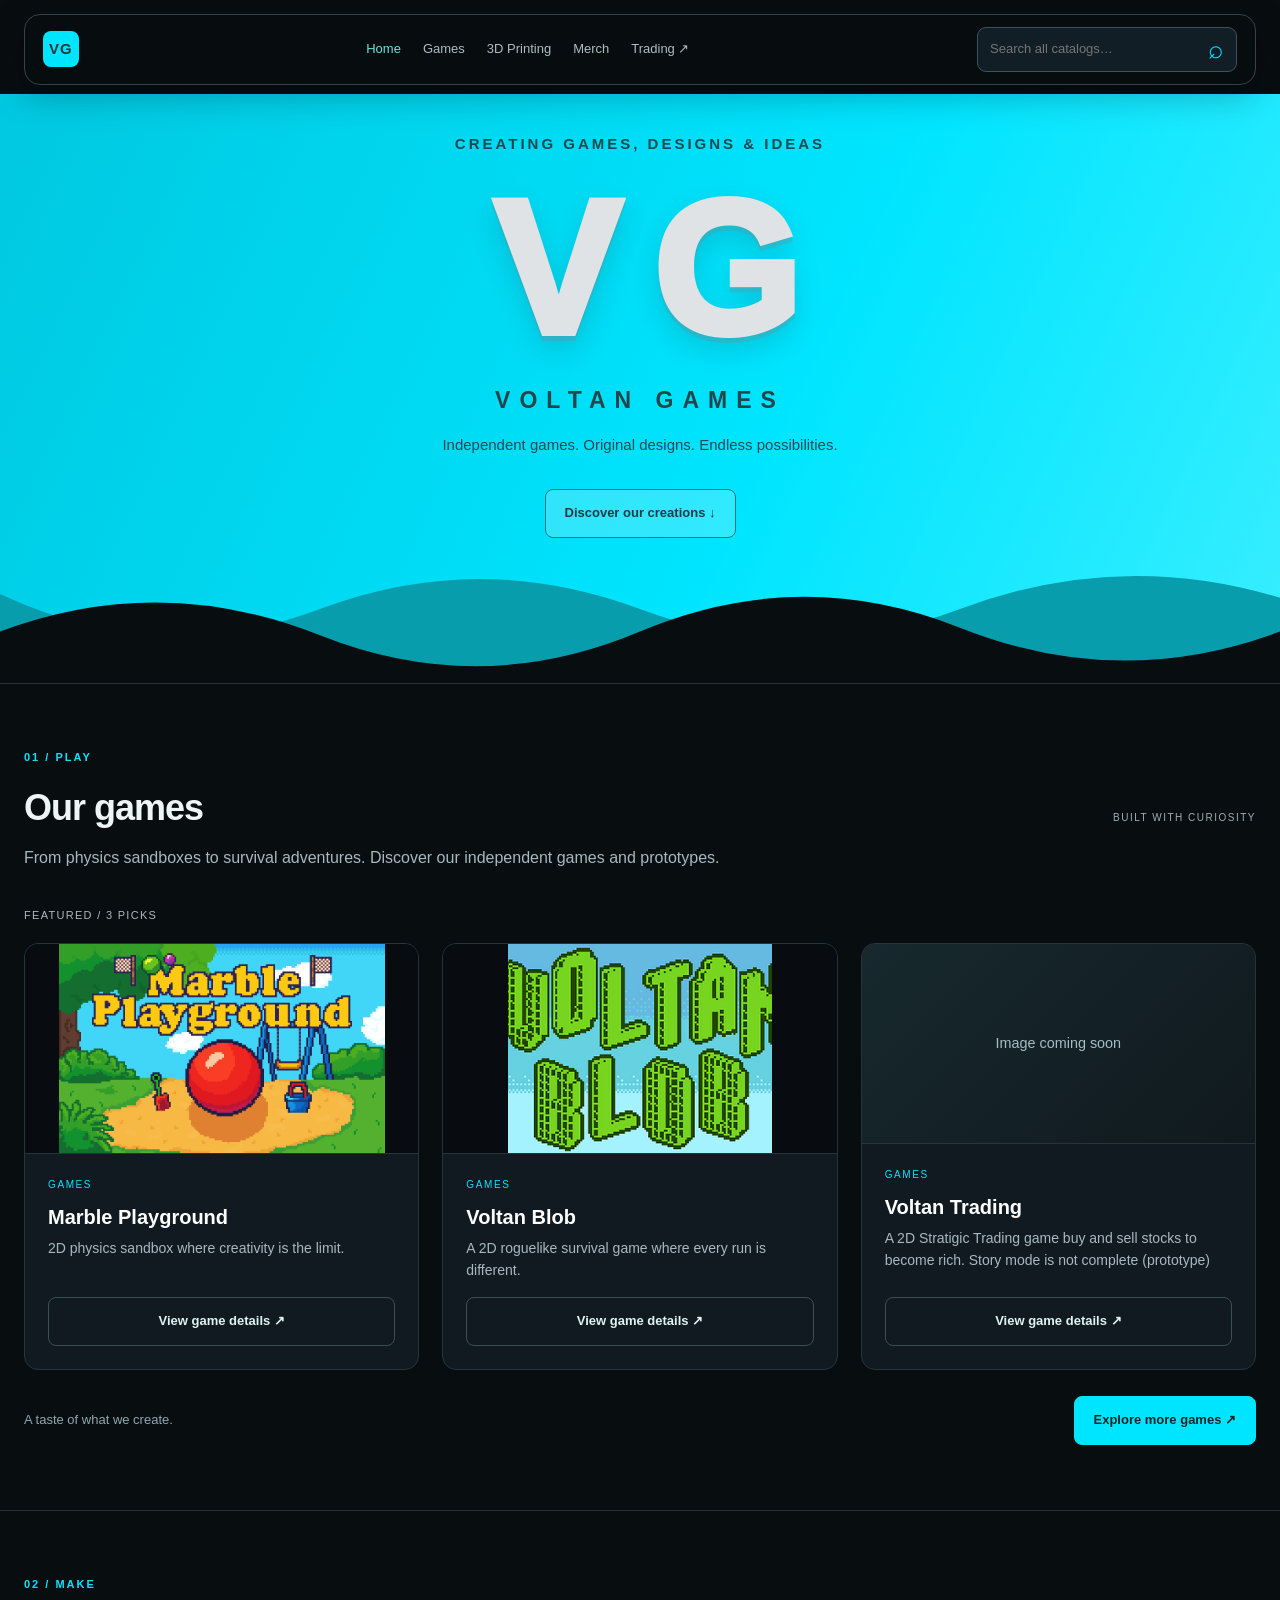
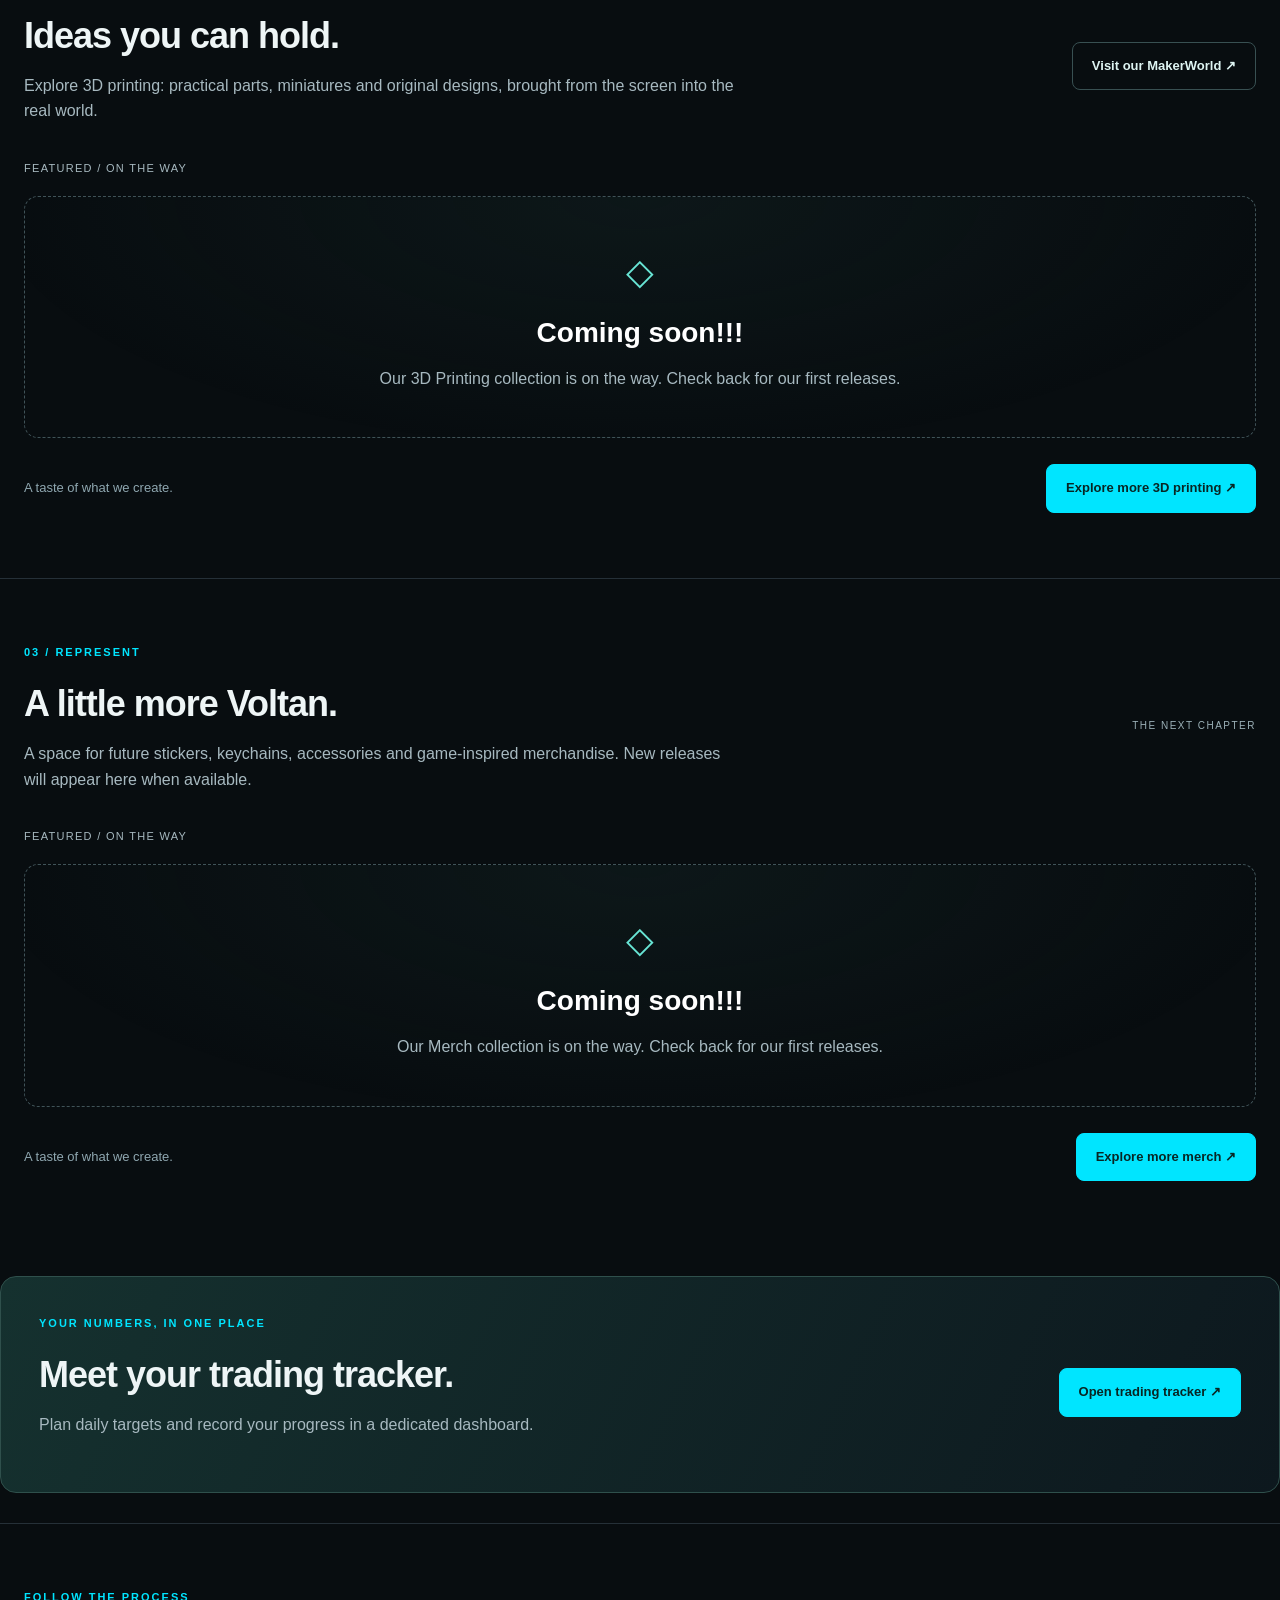
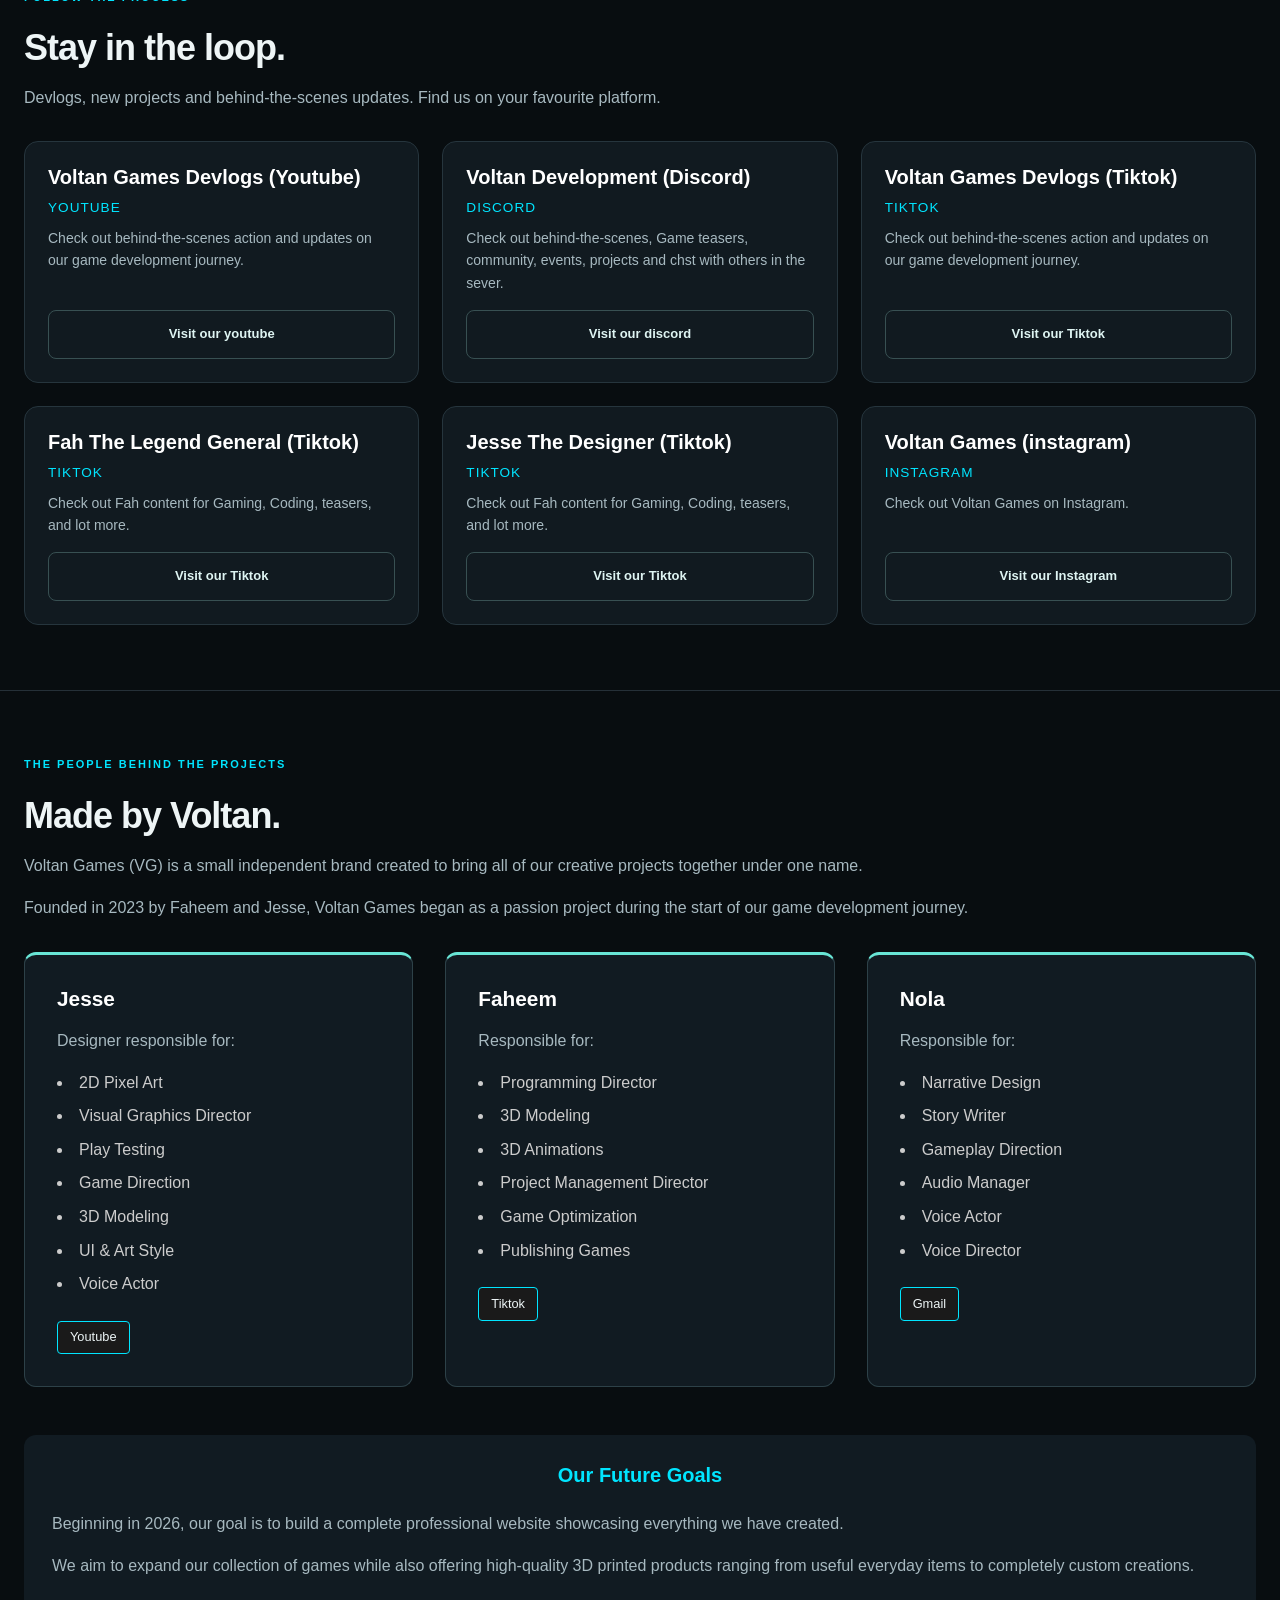
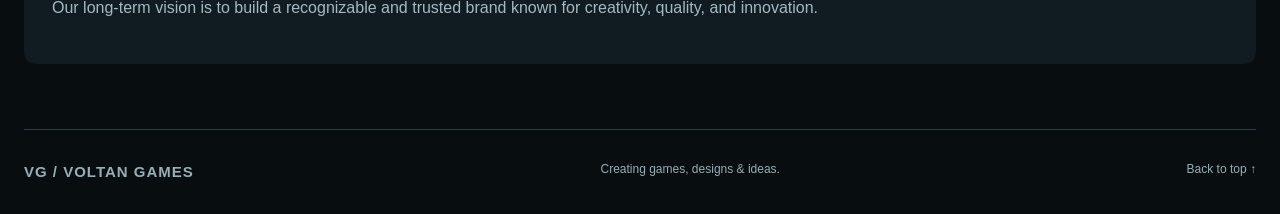
==== commit 896c2120: "Refresh homepage and add searchable category catalogs" ====
--- a/index.html
+++ b/index.html
@@ -1,155 +1,16 @@
-<!DOCTYPE html>
-<html lang="en">
-<head>
-    <meta charset="UTF-8">
-    <meta name="viewport" content="width=device-width, initial-scale=1.0">
-    <title>Voltan Games</title>
-
-    <link rel="stylesheet" href="style.css">
-</head>
-<body>
-
-    <button class="hamburger" id="hamburger-btn" aria-label="Toggle Navigation">☰</button>
-
-    <nav class="sidebar" id="sidebar">
-        <ul>
-            <li><a href="#home">Home</a></li>
-            <li><a href="#games">Games</a></li>
-            <li><a href="#3d-printing">3D Printing</a></li>
-            <li><a href="#merch">Merch</a></li>
-            <li><a href="#socials">Socials</a></li>
-            <li><a href="#about-us">About Us</a></li>
-        </ul>
-    </nav>
-
-    <header id="home" class="hero">
-        <div class="fade-in">
-            <h1 class="hero-title">
-                <span class="vg-letter">V</span>oltan
-                <span class="vg-letter">G</span>ames
-            </h1>
-
-            <p class="hero-slogan">
-                «Creating Games, Designs & Ideas.»
-            </p>
-        </div>
-
-        <div class="wave-divider">
-            <svg viewBox="0 0 1440 320" preserveAspectRatio="none"
-                 xmlns="http://www.w3.org/2000/svg">
-                <path fill="#000000" fill-opacity="1"
-                    d="M0,160L48,170.7C96,181,192,203,288,197.3C384,192,480,160,576,144C672,128,768,128,864,149.3C960,171,1056,213,1152,208C1248,203,1344,149,1392,122.7L1440,96L1440,320L1392,320C1344,320,1248,320,1152,320C1056,320,960,320,864,320C768,320,672,320,576,320C480,320,384,320,288,320C192,320,96,320,48,320L0,320Z">
-                </path>
-            </svg>
-        </div>
-    </header>
-
-    <main>
-
-        <section id="games" class="fade-in">
-            <h2>Games</h2>
-            <div id="games-container" class="grid-container">
-            </div>
-        </section>
-
-        <hr style="border:0;height:1px;background:#222;max-width:800px;margin:0 auto;">
-
-        <section id="3d-printing" class="fade-in">
-
-            <h2>3D Printing</h2>
-
-            <div style="text-align:center;max-width:800px;margin:0 auto;">
-
-                <h3>
-                    Small to medium sized custom parts, miniatures,
-                    prototypes and unique creations.
-                </h3>
-
-                <p>
-                    Voltan Games also designs and manufactures custom
-                    3D printed products. From practical household
-                    solutions to entirely bespoke artistic models,
-                    we bring digital concepts into the physical world
-                    with precision and care.
-                </p>
-
-                <a href="https://makerworld.com/@Voltan_Games"
-                   target="_blank"
-                   class="btn"
-                   style="margin-top:1.5rem;">
-                    Visit our MakerWorld page
-                </a>
-
-            </div>
-
-        </section>
-        
-        <hr style="border:0;height:1px;background:#222;max-width:800px;margin:0 auto;">
-
-        <section id="merch" class="fade-in">
-
-            <h2>Merch</h2>
-
-            <div class="grid-container" style="justify-content:center;display:flex;">
-
-                <div class="card" style="max-width:500px;width:100%;text-align:center;">
-
-                    <div class="card-content">
-
-                        <h3>Merchandise coming soon.</h3>
-
-                        <p style="margin-top:1rem;">
-                            Future products may include:
-                        </p>
-
-                        <ul style="text-align:left;display:inline-block;">
-                            <li>Stickers</li>
-                            <li>Keychains</li>
-                            <li>3D printed accessories</li>
-                            <li>Game merchandise</li>
-                        </ul>
-
-                    </div>
-
-                </div>
-
-            </div>
-
-        </section>
-
-        <hr style="border:0;height:1px;background:#222;max-width:800px;margin:0 auto;">
-
-        <section id="socials" class="fade-in">
-            <h2>Socials</h2>
-            <div id="socials-container" class="grid-container">
-            </div>
-        </section>
-
-        <hr style="border:0;height:1px;background:#222;max-width:800px;margin:0 auto;">
-
-        <!-- DYNAMIC ABOUT US SECTION -->
-        <section id="about-us" class="fade-in">
-
-            <h2>About Us</h2>
-
-            <div style="max-width:900px;margin:0 auto;">
-
-                <!-- Intro Paragraphs injected here -->
-                <div id="about-intro-container"></div>
-
-                <!-- Team Members injected here -->
-                <div id="team-grid-container" class="team-grid"></div>
-
-                <!-- Goals/Future Vision injected here -->
-                <div id="about-goals-container" class="fade-in" style="background:#111;padding:2rem;border-radius:12px;border:1px solid #222;"></div>
-
-            </div>
-
-        </section>
-
-    </main>
-
-    <script src="script.js"></script>
-
-</body>
-</html>+<!DOCTYPE html>
+<html lang="en">
+<head><meta charset="UTF-8"><meta name="viewport" content="width=device-width, initial-scale=1"><meta name="description" content="Explore Voltan Games: independent games, 3D printed creations, merchandise and creative projects."><title>Voltan Games | Play. Make. Create.</title><link rel="stylesheet" href="style.css"><link rel="stylesheet" href="catalog.css"></head>
+<body class="studio">
+<a class="skip-link" href="#main">Skip to content</a>
+<header class="site-header central-bar"><a class="brand" href="index.html#home" aria-label="Voltan Games home"><span class="brand-mark">VG</span></a><nav aria-label="Main navigation"><a href="index.html#home">Home</a><a href="games.html">Games</a><a href="printing.html">3D Printing</a><a href="merch.html">Merch</a><a href="TradeTracker.html">Trading ↗</a></nav><form class="top-search" role="search" action="catalog.html"><input type="search" name="q" aria-label="Search all catalogs" placeholder="Search all catalogs…"><button type="submit" aria-label="Search">⌕</button></form></header>
+<div id="home" class="wave-hero"><div class="wave-copy"><p class="eyebrow">CREATING GAMES, DESIGNS & IDEAS</p><h1 aria-label="Voltan Games"><span class="large-monogram">V G</span><span class="logo-name">VOLTAN GAMES</span></h1><p>Independent games. Original designs. Endless possibilities.</p><a class="btn" href="#games">Discover our creations ↓</a></div><svg class="hero-waves" viewBox="0 0 1440 180" preserveAspectRatio="none" aria-hidden="true"><path class="wave-back" fill="#079dad" d="M0 60 Q180 160 360 80 T720 80 T1080 80 T1440 65 V180 H0Z"/><path fill="#080d10" d="M0 110 Q180 30 360 115 T720 110 T1080 105 T1440 110 V180 H0Z"/></svg></div><main id="main">
+
+<section id="games"><div class="section-heading"><div><p class="eyebrow">01 / PLAY</p><h2>Our games</h2><p>From physics sandboxes to survival adventures. Discover our independent games and prototypes.</p></div><span class="section-tag">BUILT WITH CURIOSITY</span></div><p id="games-status" class="search-hint" role="status"></p><div id="games-container" class="grid-container"></div><div class="explore-row"><span>A taste of what we create.</span><a class="btn primary" href="games.html">Explore more games ↗</a></div></section>
+<section id="3d-printing"><div class="section-heading"><div><p class="eyebrow">02 / MAKE</p><h2>Ideas you can hold.</h2><p>Explore 3D printing: practical parts, miniatures and original designs, brought from the screen into the real world.</p></div><a class="btn" href="https://makerworld.com/@Voltan_Games" target="_blank" rel="noopener noreferrer">Visit our MakerWorld ↗</a></div><p id="printing-status" role="status" class="search-hint"></p><div id="printing-container" class="grid-container"></div><div class="explore-row"><span>A taste of what we create.</span><a class="btn primary" href="printing.html">Explore more 3D printing ↗</a></div></section>
+<section id="merch"><div class="section-heading"><div><p class="eyebrow">03 / REPRESENT</p><h2>A little more Voltan.</h2><p>A space for future stickers, keychains, accessories and game-inspired merchandise. New releases will appear here when available.</p></div><span class="section-tag">THE NEXT CHAPTER</span></div><p id="merch-status" role="status" class="search-hint"></p><div id="merch-container" class="grid-container"></div><div class="explore-row"><span>A taste of what we create.</span><a class="btn primary" href="merch.html">Explore more merch ↗</a></div></section>
+<section id="trading" class="trading-banner"><div><p class="eyebrow">YOUR NUMBERS, IN ONE PLACE</p><h2>Meet your trading tracker.</h2><p>Plan daily targets and record your progress in a dedicated dashboard.</p></div><a class="btn primary" href="TradeTracker.html">Open trading tracker ↗</a></section>
+<section id="socials"><p class="eyebrow">FOLLOW THE PROCESS</p><h2>Stay in the loop.</h2><p>Devlogs, new projects and behind-the-scenes updates. Find us on your favourite platform.</p><div id="socials-container" class="grid-container"></div></section>
+<section id="about-us"><p class="eyebrow">THE PEOPLE BEHIND THE PROJECTS</p><h2>Made by Voltan.</h2><div id="about-intro-container"></div><div id="team-grid-container" class="team-grid"></div><div id="about-goals-container"></div></section>
+</main><footer class="site-footer"><a class="brand" href="#home">VG / VOLTAN GAMES</a><span>Creating games, designs & ideas.</span><a href="#home">Back to top ↑</a></footer><script src="script.js"></script><script src="catalog.js"></script>
+</body></html>
--- a/catalog.css
+++ b/catalog.css
@@ -0,0 +1,11 @@
+/* Homepage styles are scoped so game detail pages keep their layout. */
+.studio{background:#080d10;color:#edf5f6;--primary-cyan:#68e5d5;--card-bg:#111a20}.studio a{color:inherit}.site-header{position:sticky;top:0;z-index:20;display:flex;align-items:center;justify-content:space-between;gap:22px;padding:19px max(24px,calc((100vw - 1280px)/2));background:#080d10ed;backdrop-filter:blur(18px);border-bottom:1px solid #243038}.brand{display:flex;align-items:center;gap:10px;text-decoration:none;font-size:15px;font-weight:800;letter-spacing:1px;white-space:nowrap}.brand-mark{background:#68e5d5;color:#082624;padding:6px;border-radius:8px}.brand-sub{font-weight:400;color:#96aaaf}.site-header nav{display:flex;gap:24px}.site-header nav a,.trade-link{text-decoration:none;font-size:13px;color:#acbec3}.site-header nav a:hover,.site-header nav a[aria-current]{color:#68e5d5}.trade-link{border:1px solid #36504f;border-radius:8px;padding:9px 13px;white-space:nowrap}.studio-hero{max-width:1280px;margin:auto;display:grid;grid-template-columns:1fr 1fr;align-items:center;gap:60px;padding:85px 24px 70px;scroll-margin-top:100px}.eyebrow{font-size:11px;letter-spacing:2px;font-weight:700;color:#68e5d5;margin-bottom:20px}.studio h1{font-size:clamp(52px,6.7vw,88px);letter-spacing:-5px;line-height:1.04}.studio h1 span{color:#68e5d5}.hero-description{font-size:17px;line-height:1.8;margin-top:25px;color:#a9bac1}.hero-actions{display:flex;gap:12px;flex-wrap:wrap}.studio .btn{border:1px solid #385052;border-radius:8px;font-size:13px;padding:13px 19px;transition:transform .2s,background .2s,border-color .2s;color:#def4f2}.studio .btn:hover{transform:translateY(-3px);background:#203b3b;box-shadow:none;border-color:#68e5d5}.studio .primary{background:#68e5d5;color:#082624;border-color:#68e5d5}.studio .primary:hover{background:#9cf1e6;color:#082624}.hero-note{font-size:11px;margin-top:28px;color:#82979f}.featured-art{position:relative;display:block;overflow:hidden;border-radius:22px;border:1px solid #354543;text-decoration:none;transform:rotate(2deg);box-shadow:0 25px 90px #285c4e25;transition:transform .45s}.featured-art:hover{transform:rotate(0)}.featured-art img{width:100%;height:360px;object-fit:cover;display:block}.featured-art>div{padding:25px;background:linear-gradient(120deg,#172624,#101a20)}.studio .featured-art h2{font-size:23px;margin:10px 0}.featured-art>div>span:last-child{font-size:12px;color:#b9cecc}.studio section{max-width:1280px;padding:65px 24px;scroll-margin-top:90px;border-top:1px solid #253038}.studio h2{text-align:left;text-transform:none;letter-spacing:-1px;color:#eef5f6;font-size:36px;margin-bottom:16px}.studio h3{font-size:20px}.studio p{color:#a7b9c0}.studio .eyebrow{color:#68e5d5}.section-heading{display:flex;justify-content:space-between;gap:30px;align-items:center;margin-bottom:28px}.section-heading>div{max-width:720px}.section-tag{font-size:10px;letter-spacing:1.5px;color:#9bb0b7;white-space:nowrap}.search-wrap{max-width:570px;margin:18px 0 22px}.search-wrap label{display:block;font-size:12px;color:#c8d7da;margin-bottom:8px}.search-row{display:flex;gap:8px}.search-row input{width:100%;min-width:0;background:#111b22;border:1px solid #30434c;border-radius:9px;color:#fff;font:inherit;padding:13px 16px}.search-row button{background:#18262e;color:#d2e2e5;border:1px solid #30434c;border-radius:9px;padding:10px 15px;cursor:pointer}.search-hint{font-size:12px;margin:9px 0 18px}.discovery{display:grid;grid-template-columns:1fr 1fr;align-items:center;gap:25px}.discovery #home-results{grid-column:1/-1}.studio .grid-container{grid-template-columns:repeat(3,minmax(0,1fr));gap:23px}.studio .card{border:1px solid #26353d;border-radius:14px;box-shadow:none;transition:transform .25s,border-color .25s}.studio .card:hover{transform:translateY(-5px);border-color:#527b77;box-shadow:0 15px 35px #0003}.studio .card-img{height:210px;object-fit:contain;background:#080c10;border-bottom:1px solid #26353d}.studio .card-content{padding:23px}.studio .card-content p{font-size:14px}.category-label{color:#68e5d5;font-size:10px;letter-spacing:1.6px;text-transform:uppercase;margin-bottom:12px}.feature-grid{display:grid;grid-template-columns:repeat(3,1fr);gap:20px;margin:30px 0}.feature-grid article{border:1px solid #2d3b42;background:#10191e;padding:27px;border-radius:12px}.feature-grid article>span{display:block;color:#68e5d5;font-size:12px;margin-bottom:22px}.feature-grid p{font-size:14px;margin:0}.empty-state{grid-column:1/-1;border:1px dashed #405358;border-radius:14px;padding:46px;text-align:center;background:radial-gradient(ellipse at top,#1b353344,transparent 75%)}.empty-state h3{font-size:28px}.empty-state .empty-icon{font-size:36px;color:#68e5d5;margin-bottom:16px}.empty-state p{margin:0}.studio .trading-banner{display:flex;align-items:center;justify-content:space-between;gap:24px;background:linear-gradient(115deg,#15312f,#0d181e);border:1px solid #2f504c;border-radius:16px;padding:38px;margin:30px auto}.studio #socials .grid-container{margin-top:30px}.studio .team-member{background:#111b22;border:1px solid #2d4148;border-top:3px solid #68e5d5}.studio #about-goals-container{background:#111b22;padding:28px;border-radius:12px}.site-footer{max-width:1232px;margin:auto;border-top:1px solid #2d3b42;padding:30px 0;display:flex;justify-content:space-between;gap:18px;font-size:12px;color:#98aeb5}.site-footer a{text-decoration:none}.skip-link{position:fixed;top:-80px;left:20px;z-index:100;background:#68e5d5;padding:12px}.skip-link:focus{top:10px}.studio :focus-visible{outline:2px solid #68e5d5;outline-offset:4px}.studio .fade-in{opacity:1;transform:none}.reveal{animation:rise-in .6s both;animation-delay:var(--delay,0ms)}@keyframes rise-in{from{opacity:0;transform:translateY(20px)}to{opacity:1;transform:translateY(0)}}
+@media(max-width:950px){.site-header{flex-wrap:wrap;padding:15px 24px;gap:12px}.site-header nav{order:3;width:100%;justify-content:center}.studio-hero{gap:25px;padding-top:45px}.brand-sub{display:none}.studio .grid-container{grid-template-columns:repeat(2,minmax(0,1fr))}.featured-art img{height:280px}.section-tag{display:none}.studio section{scroll-margin-top:125px}.studio .trading-banner{margin:24px}.site-footer{margin:0 24px}}
+@media(max-width:600px){.site-header nav{gap:18px;justify-content:flex-start;overflow-x:auto}.site-header nav a{white-space:nowrap}.brand{font-size:12px}.trade-link{font-size:11px}.studio-hero{grid-template-columns:1fr;padding:42px 24px}.studio h1{letter-spacing:-3px}.featured-art{transform:none}.featured-art img{height:250px}.studio section{padding:42px 24px}.studio .grid-container,.feature-grid,.discovery{grid-template-columns:1fr}.section-heading,.studio .trading-banner{display:block}.studio h2{font-size:29px}.site-footer{flex-direction:column}.empty-state{padding:30px 20px}.studio .trading-banner{padding:26px}.studio .team-grid{grid-template-columns:1fr}.hero-actions .btn{flex-grow:1}}
+@media(prefers-reduced-motion:reduce){html{scroll-behavior:auto}*,*::before,*::after{animation:none!important;transition:none!important}.fade-in{opacity:1;transform:none}}
+.studio .featured-art img{object-fit:contain;background:#101a20}.studio .card-img-placeholder{color:#a6bdc2;background:linear-gradient(135deg,#17292e,#10191e);border-bottom:1px solid #26353d}.studio-hero .hero-copy{animation:rise-in .7s both}
+/* Fixed central navigation and cyan wave identity. */
+.studio{padding-top:94px;--primary-cyan:#00e5ff}.central-bar{position:fixed;top:14px;left:50%;transform:translateX(-50%);width:calc(100% - 40px);max-width:1232px;border:1px solid #34434b;border-radius:16px;padding:12px 18px;gap:20px;box-shadow:0 10px 35px #0004}.central-bar nav{order:0;width:auto;flex:1;gap:22px;justify-content:center}.central-bar .brand-mark{background:#00e5ff;color:#23363b}.top-search{display:flex;align-items:center;width:260px;min-width:140px;border:1px solid #3c525b;background:#111e25;border-radius:9px;overflow:hidden}.top-search input{font:inherit;font-size:13px;color:#eef8fa;background:none;border:0;width:100%;min-width:0;padding:11px 12px}.top-search button{font-size:26px;color:#00e5ff;background:none;border:0;padding:0 12px;cursor:pointer}.top-search input:focus-visible{outline-offset:-3px}.wave-hero{position:relative;background:linear-gradient(115deg,#00c8e0,#00e5ff 60%,#38eeff);min-height:520px;text-align:center;padding:38px 24px 145px;overflow:hidden;scroll-margin-top:94px}.wave-copy{position:relative;z-index:1;animation:rise-in .7s both}.studio .wave-hero .eyebrow{color:#174952;letter-spacing:3px;margin-bottom:10px}.studio .wave-hero h1{margin:0}.studio .wave-hero .large-monogram{display:block;color:#e0e3e6;font-weight:950;font-size:clamp(100px,15vw,190px);letter-spacing:-10px;line-height:1.1;text-shadow:0 5px 0 #6b909855,0 12px 28px #124a5a33}.studio .wave-hero .logo-name{display:block;font-size:23px;letter-spacing:9px;color:#24454c;margin:14px 0 20px}.studio .wave-hero p{color:#234a52;font-size:15px}.studio .wave-hero .btn{color:#193c45;border-color:#287383;background:#ffffff30}.hero-waves{position:absolute;bottom:-1px;left:0;width:100%;height:135px}.wave-back{animation:wave-drift 7s ease-in-out infinite alternate;transform-origin:center}@keyframes wave-drift{to{transform:translateX(-30px) scaleX(1.07)}}.studio .explore-row{display:flex;align-items:center;justify-content:space-between;gap:20px;margin-top:26px}.explore-row>span{font-size:13px;color:#8fa7b0}.studio .explore-row .btn{margin:0}.studio .section-heading{margin-bottom:20px}.studio .search-hint{font-size:11px;letter-spacing:1.3px}.collection-intro .back-link{display:inline-block;color:#a7c4cd;font-size:13px;margin-bottom:35px;text-decoration:none}.studio .collection-intro{border:0;padding-top:38px;min-height:75vh}.studio .collection-intro h1{font-size:clamp(40px,6vw,66px);letter-spacing:-2px;margin-bottom:20px}.collection-tools{display:flex;justify-content:space-between;align-items:center;margin:28px 0 20px;gap:15px}.collection-tools p{margin:0;font-size:14px}.collection-tools button{background:#16262e;color:#cbe7ed;border:1px solid #39535e;border-radius:8px;padding:10px 16px;cursor:pointer}.studio .primary{background:#00e5ff;border-color:#00e5ff}.studio .eyebrow,.category-label{color:#00e5ff}
+@media(max-width:1050px){.central-bar{flex-wrap:wrap;gap:10px;padding:10px 16px}.central-bar nav{order:3;width:100%;flex:auto;justify-content:center;gap:25px}.central-bar .top-search{margin-left:auto;width:55%}.studio{padding-top:128px}.studio section,.wave-hero{scroll-margin-top:140px}.wave-hero{min-height:470px}}
+@media(max-width:600px){.central-bar{top:8px;width:calc(100% - 20px);padding:9px 12px;border-radius:12px}.central-bar nav{gap:20px;justify-content:flex-start;overflow-x:auto;padding:3px 0}.central-bar nav a{font-size:12px;white-space:nowrap}.central-bar .top-search{width:calc(100% - 60px)}.studio{padding-top:118px}.wave-hero{min-height:415px;padding:30px 16px 110px}.studio .wave-hero .large-monogram{letter-spacing:-6px}.studio .wave-hero .logo-name{font-size:18px;letter-spacing:6px}.studio .wave-hero .eyebrow{font-size:9px;letter-spacing:1.6px}.hero-waves{height:100px}.explore-row>span{display:none}.studio .explore-row .btn{width:100%}.collection-tools{align-items:flex-start}.studio section{scroll-margin-top:125px}}
+@media(prefers-reduced-motion:reduce){.wave-back,.wave-copy{animation:none}}
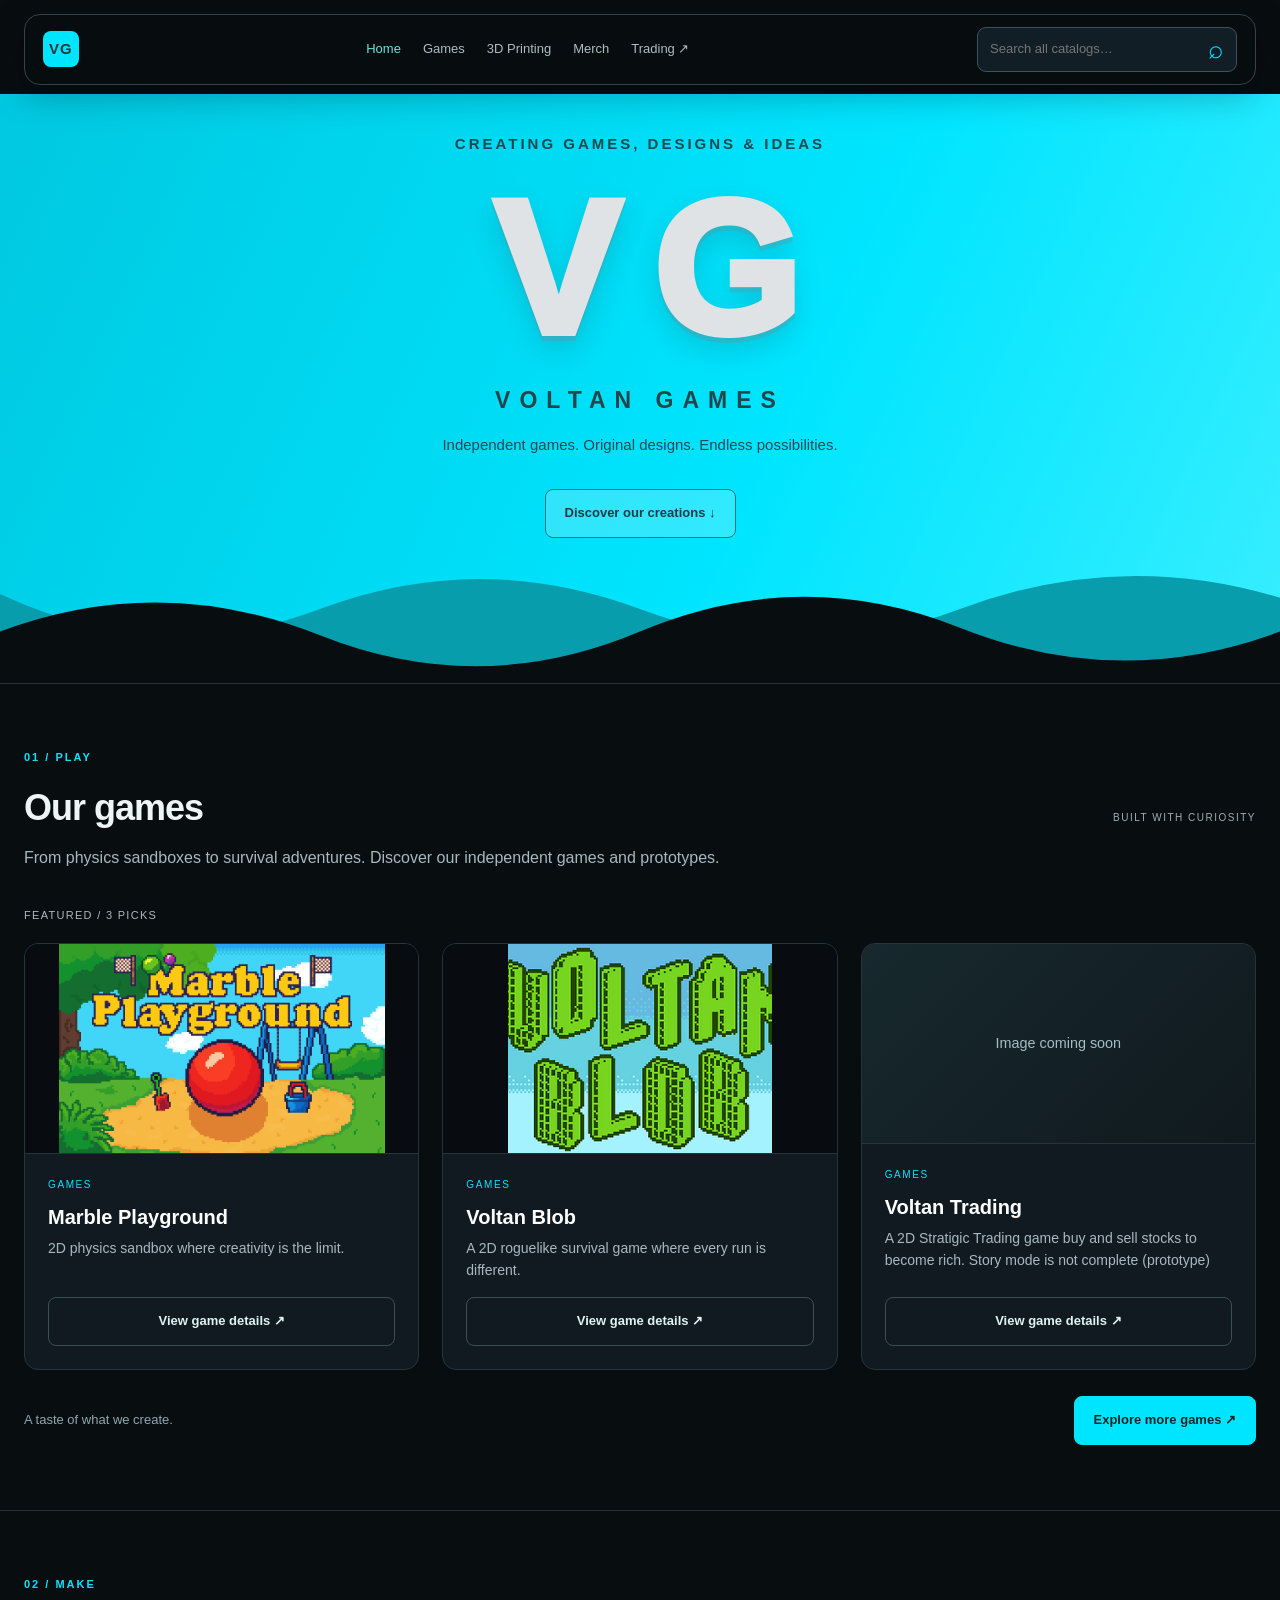
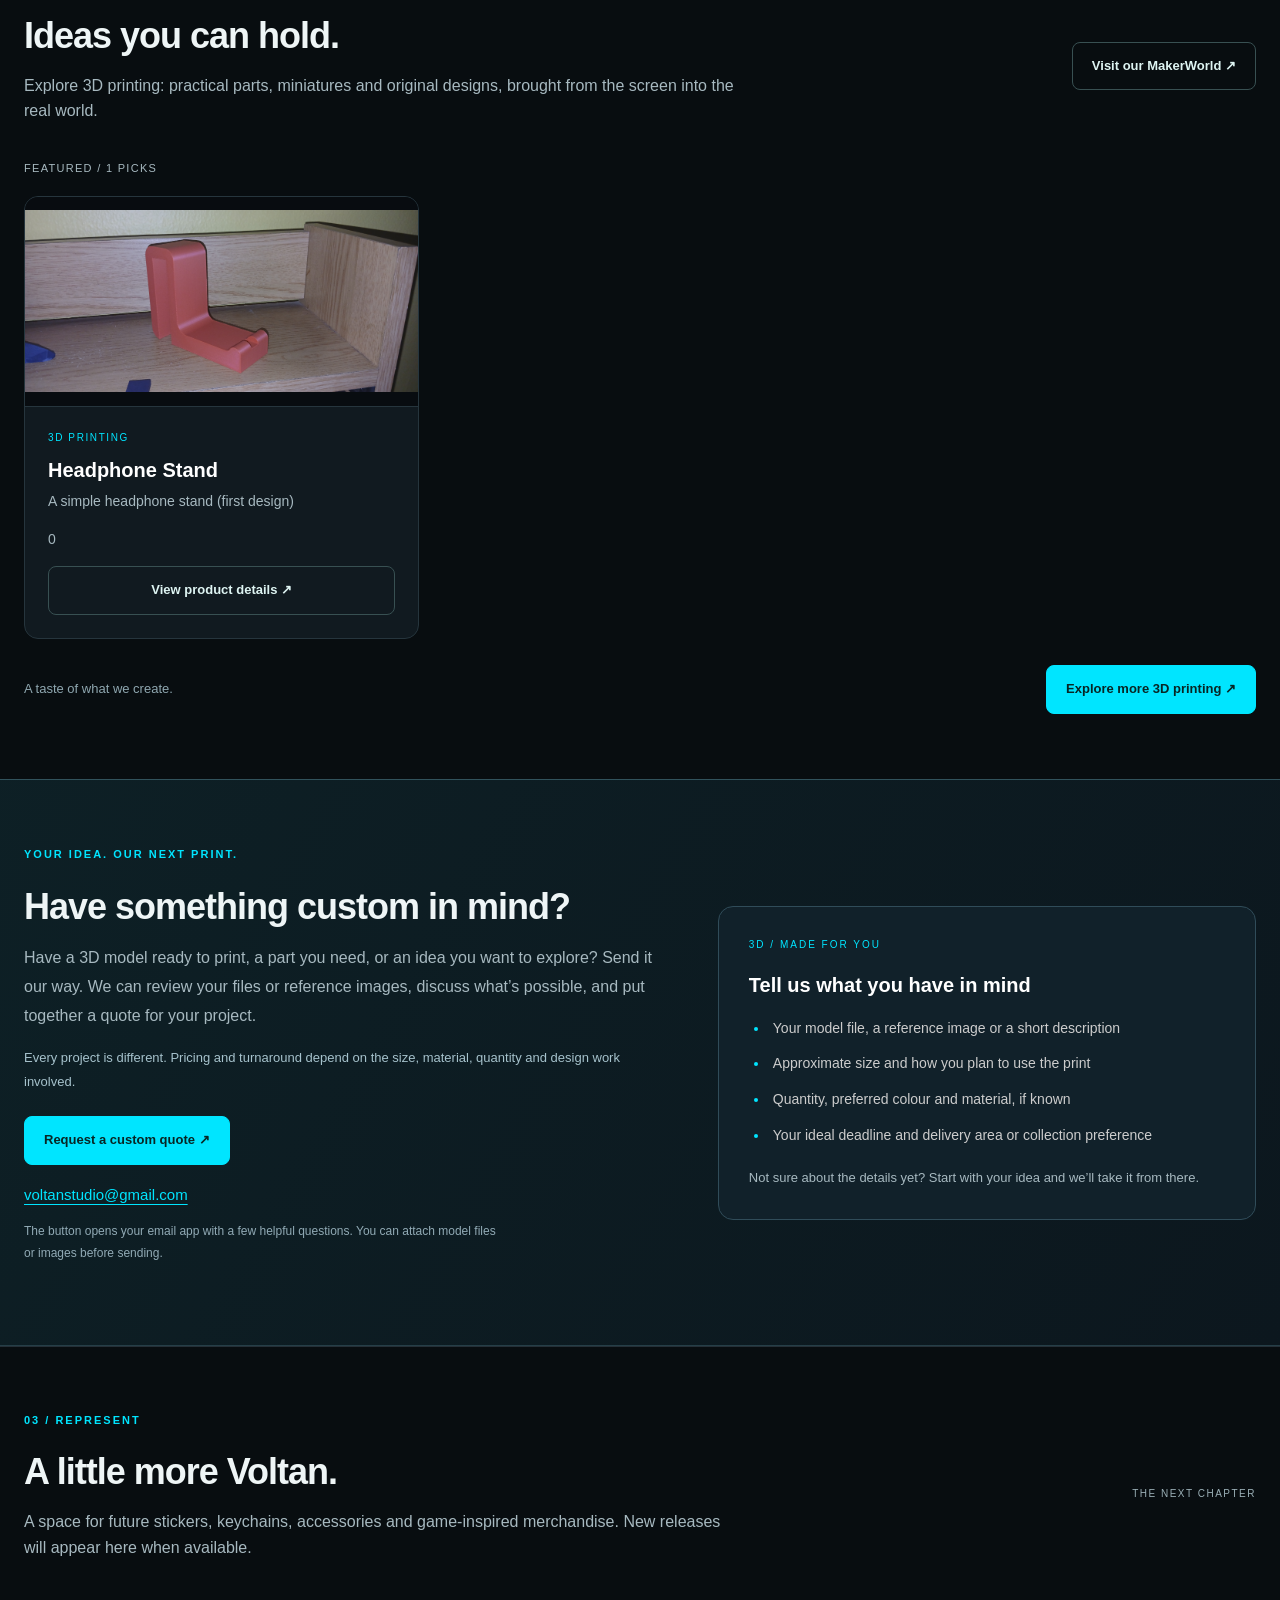
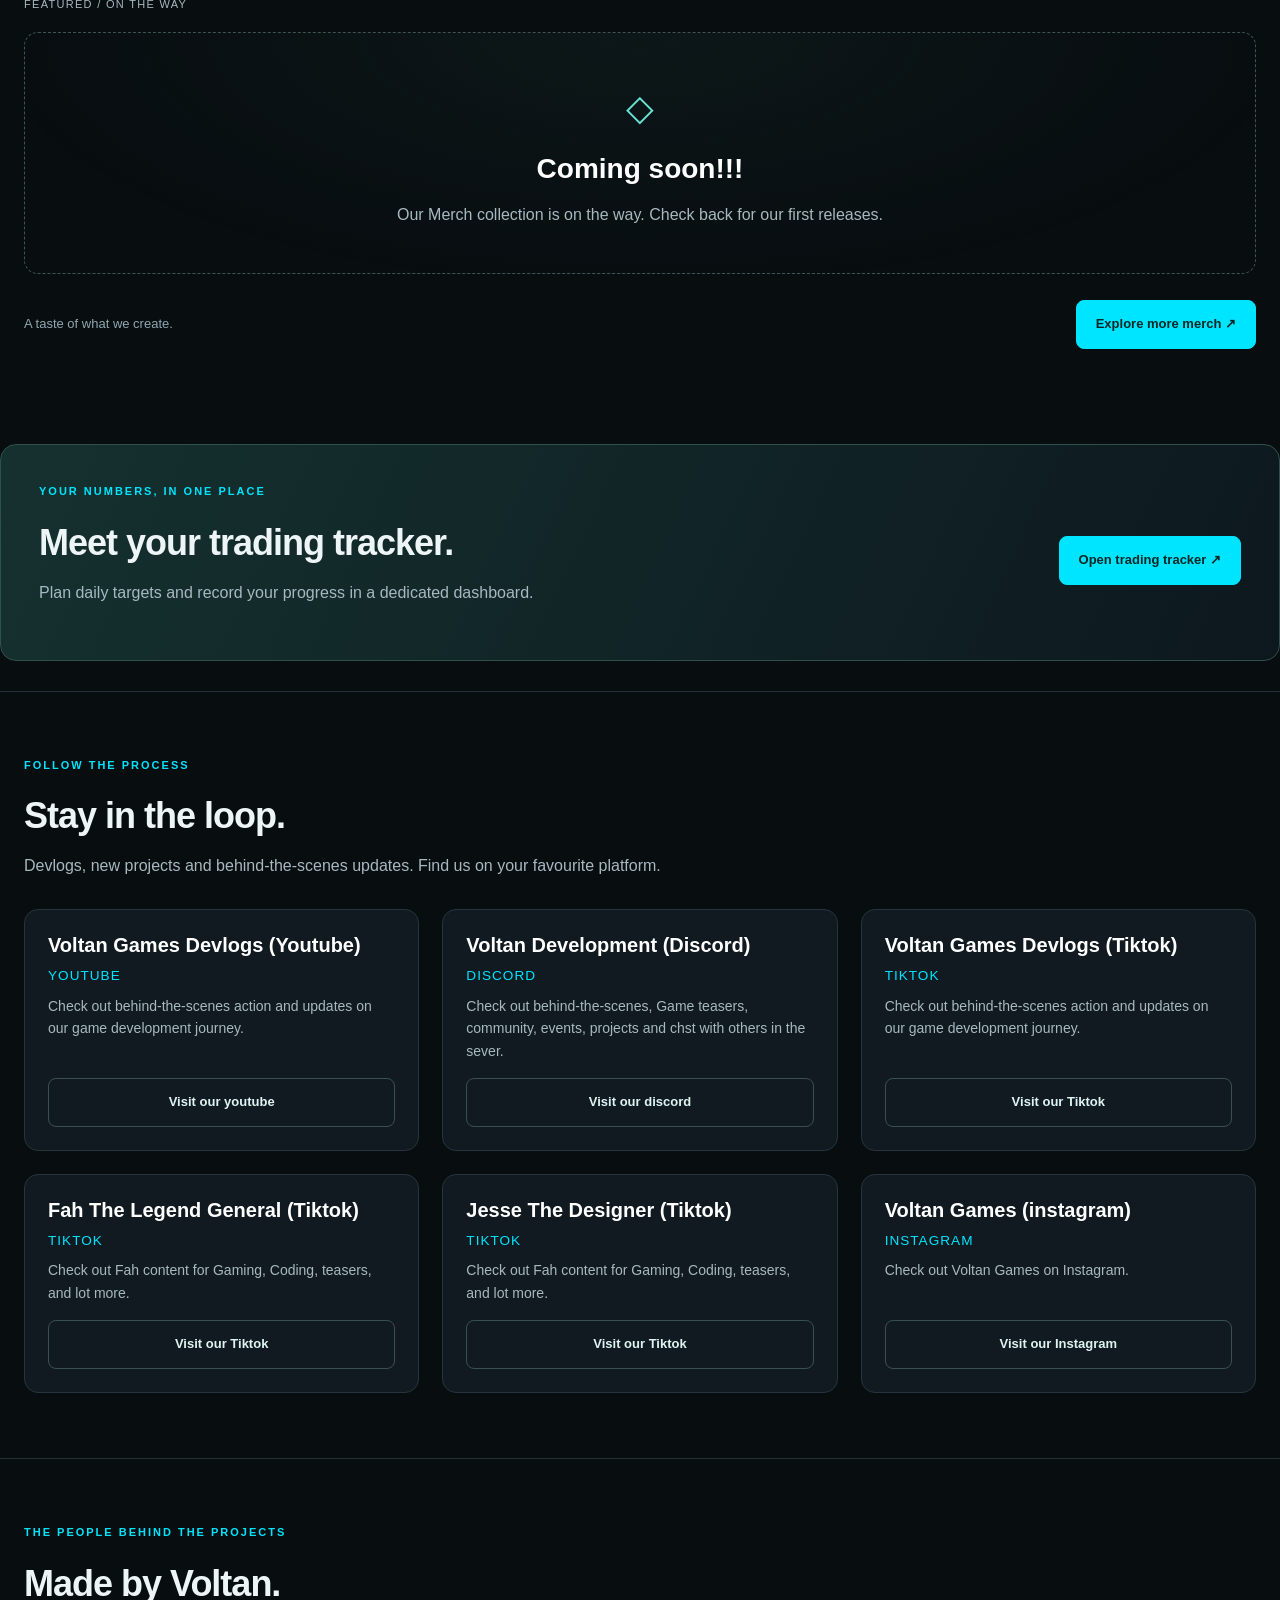
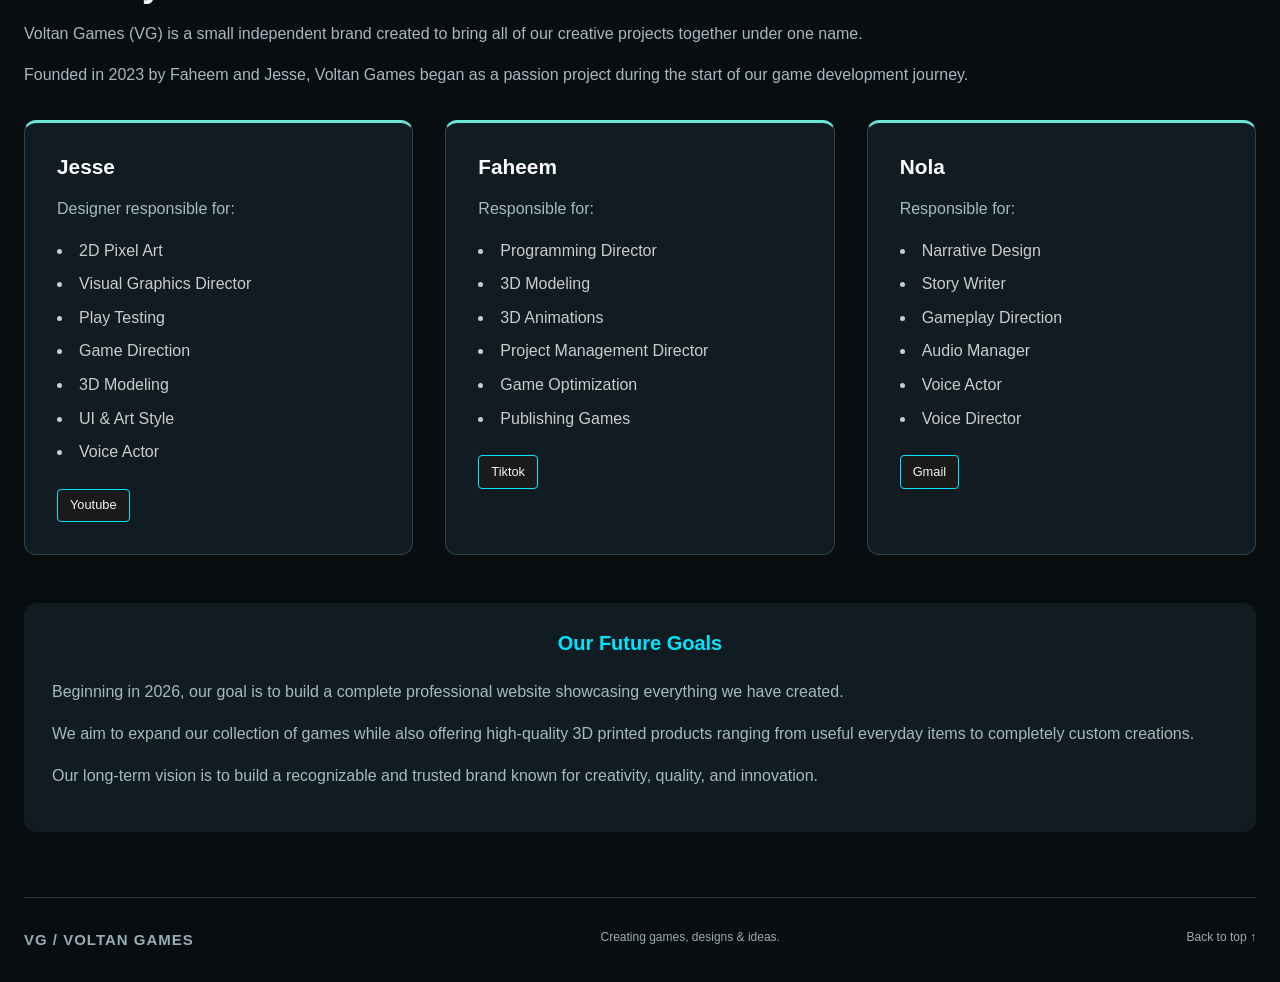
==== commit 2f41f082: "Add product detail galleries, custom print quotes and local analytics" ====
--- a/index.html
+++ b/index.html
@@ -8,9 +8,10 @@
 
 <section id="games"><div class="section-heading"><div><p class="eyebrow">01 / PLAY</p><h2>Our games</h2><p>From physics sandboxes to survival adventures. Discover our independent games and prototypes.</p></div><span class="section-tag">BUILT WITH CURIOSITY</span></div><p id="games-status" class="search-hint" role="status"></p><div id="games-container" class="grid-container"></div><div class="explore-row"><span>A taste of what we create.</span><a class="btn primary" href="games.html">Explore more games ↗</a></div></section>
 <section id="3d-printing"><div class="section-heading"><div><p class="eyebrow">02 / MAKE</p><h2>Ideas you can hold.</h2><p>Explore 3D printing: practical parts, miniatures and original designs, brought from the screen into the real world.</p></div><a class="btn" href="https://makerworld.com/@Voltan_Games" target="_blank" rel="noopener noreferrer">Visit our MakerWorld ↗</a></div><p id="printing-status" role="status" class="search-hint"></p><div id="printing-container" class="grid-container"></div><div class="explore-row"><span>A taste of what we create.</span><a class="btn primary" href="printing.html">Explore more 3D printing ↗</a></div></section>
+<section id="custom-quotes" class="custom-quotes" aria-labelledby="quote-heading"><div class="quote-copy"><p class="eyebrow">YOUR IDEA. OUR NEXT PRINT.</p><h2 id="quote-heading">Have something custom in mind?</h2><p>Have a 3D model ready to print, a part you need, or an idea you want to explore? Send it our way. We can review your files or reference images, discuss what’s possible, and put together a quote for your project.</p><p class="quote-note">Every project is different. Pricing and turnaround depend on the size, material, quantity and design work involved.</p><a class="btn primary" href="mailto:voltanstudio@gmail.com?subject=Custom%203D%20printing%20quote&body=Hi%20Voltan%20Studio%2C%0A%0AI%20would%20like%20a%20quote%20for%20a%20custom%203D%20print.%0A%0AProject%20%2F%20intended%20use%3A%20%0AModel%20file%20or%20reference%20link%3A%20%0AApproximate%20dimensions%3A%20%0AQuantity%3A%20%0APreferred%20material%20%2F%20colour%3A%20%0ARequired%20date%3A%20%0ADelivery%20area%20%2F%20collection%20preference%3A%20%0A%0AThank%20you!">Request a custom quote ↗</a><a class="quote-email" href="mailto:voltanstudio@gmail.com">voltanstudio@gmail.com</a><p class="quote-help">The button opens your email app with a few helpful questions. You can attach model files or images before sending.</p></div><aside class="quote-checklist" aria-label="What to include in your quote request"><span class="quote-number" aria-hidden="true">3D / MADE FOR YOU</span><h3>Tell us what you have in mind</h3><ul><li>Your model file, a reference image or a short description</li><li>Approximate size and how you plan to use the print</li><li>Quantity, preferred colour and material, if known</li><li>Your ideal deadline and delivery area or collection preference</li></ul><p>Not sure about the details yet? Start with your idea and we’ll take it from there.</p></aside></section>
 <section id="merch"><div class="section-heading"><div><p class="eyebrow">03 / REPRESENT</p><h2>A little more Voltan.</h2><p>A space for future stickers, keychains, accessories and game-inspired merchandise. New releases will appear here when available.</p></div><span class="section-tag">THE NEXT CHAPTER</span></div><p id="merch-status" role="status" class="search-hint"></p><div id="merch-container" class="grid-container"></div><div class="explore-row"><span>A taste of what we create.</span><a class="btn primary" href="merch.html">Explore more merch ↗</a></div></section>
 <section id="trading" class="trading-banner"><div><p class="eyebrow">YOUR NUMBERS, IN ONE PLACE</p><h2>Meet your trading tracker.</h2><p>Plan daily targets and record your progress in a dedicated dashboard.</p></div><a class="btn primary" href="TradeTracker.html">Open trading tracker ↗</a></section>
 <section id="socials"><p class="eyebrow">FOLLOW THE PROCESS</p><h2>Stay in the loop.</h2><p>Devlogs, new projects and behind-the-scenes updates. Find us on your favourite platform.</p><div id="socials-container" class="grid-container"></div></section>
 <section id="about-us"><p class="eyebrow">THE PEOPLE BEHIND THE PROJECTS</p><h2>Made by Voltan.</h2><div id="about-intro-container"></div><div id="team-grid-container" class="team-grid"></div><div id="about-goals-container"></div></section>
 </main><footer class="site-footer"><a class="brand" href="#home">VG / VOLTAN GAMES</a><span>Creating games, designs & ideas.</span><a href="#home">Back to top ↑</a></footer><script src="script.js"></script><script src="catalog.js"></script>
-</body></html>
+<script src="UserTracker.js" defer></script></body></html>
--- a/catalog.css
+++ b/catalog.css
@@ -9,3 +9,5 @@
 @media(max-width:1050px){.central-bar{flex-wrap:wrap;gap:10px;padding:10px 16px}.central-bar nav{order:3;width:100%;flex:auto;justify-content:center;gap:25px}.central-bar .top-search{margin-left:auto;width:55%}.studio{padding-top:128px}.studio section,.wave-hero{scroll-margin-top:140px}.wave-hero{min-height:470px}}
 @media(max-width:600px){.central-bar{top:8px;width:calc(100% - 20px);padding:9px 12px;border-radius:12px}.central-bar nav{gap:20px;justify-content:flex-start;overflow-x:auto;padding:3px 0}.central-bar nav a{font-size:12px;white-space:nowrap}.central-bar .top-search{width:calc(100% - 60px)}.studio{padding-top:118px}.wave-hero{min-height:415px;padding:30px 16px 110px}.studio .wave-hero .large-monogram{letter-spacing:-6px}.studio .wave-hero .logo-name{font-size:18px;letter-spacing:6px}.studio .wave-hero .eyebrow{font-size:9px;letter-spacing:1.6px}.hero-waves{height:100px}.explore-row>span{display:none}.studio .explore-row .btn{width:100%}.collection-tools{align-items:flex-start}.studio section{scroll-margin-top:125px}}
 @media(prefers-reduced-motion:reduce){.wave-back,.wave-copy{animation:none}}
+/* Custom 3D printing enquiries */
+.studio .custom-quotes{display:grid;grid-template-columns:1.2fr 1fr;gap:48px;align-items:center;background:linear-gradient(120deg,#12303888,#0c171e);border-top:1px solid #31525c;border-bottom:1px solid #253e47}.quote-copy>p{line-height:1.8}.studio .quote-note{font-size:13px;color:#a6c2cc}.quote-email{display:block;width:fit-content;max-width:100%;overflow-wrap:anywhere;color:#00e5ff!important;font-size:15px;text-underline-offset:4px;margin-top:18px}.studio .quote-help{font-size:12px;color:#91aab5;max-width:480px;margin-top:14px}.quote-checklist{background:#11212a;border:1px solid #304c59;padding:30px;border-radius:15px}.quote-number{display:block;font-size:10px;letter-spacing:2px;color:#00e5ff;margin-bottom:20px}.quote-checklist ul{list-style-position:outside;padding-left:20px;margin:20px 0}.quote-checklist li{padding-left:4px;font-size:14px;line-height:1.7;margin-bottom:12px}.quote-checklist li::marker{color:#00e5ff}.quote-checklist p{font-size:13px;margin-bottom:0}.quote-copy .btn{margin-top:7px}@media(max-width:780px){.studio .custom-quotes{grid-template-columns:1fr;gap:25px}.quote-checklist{padding:24px}}
